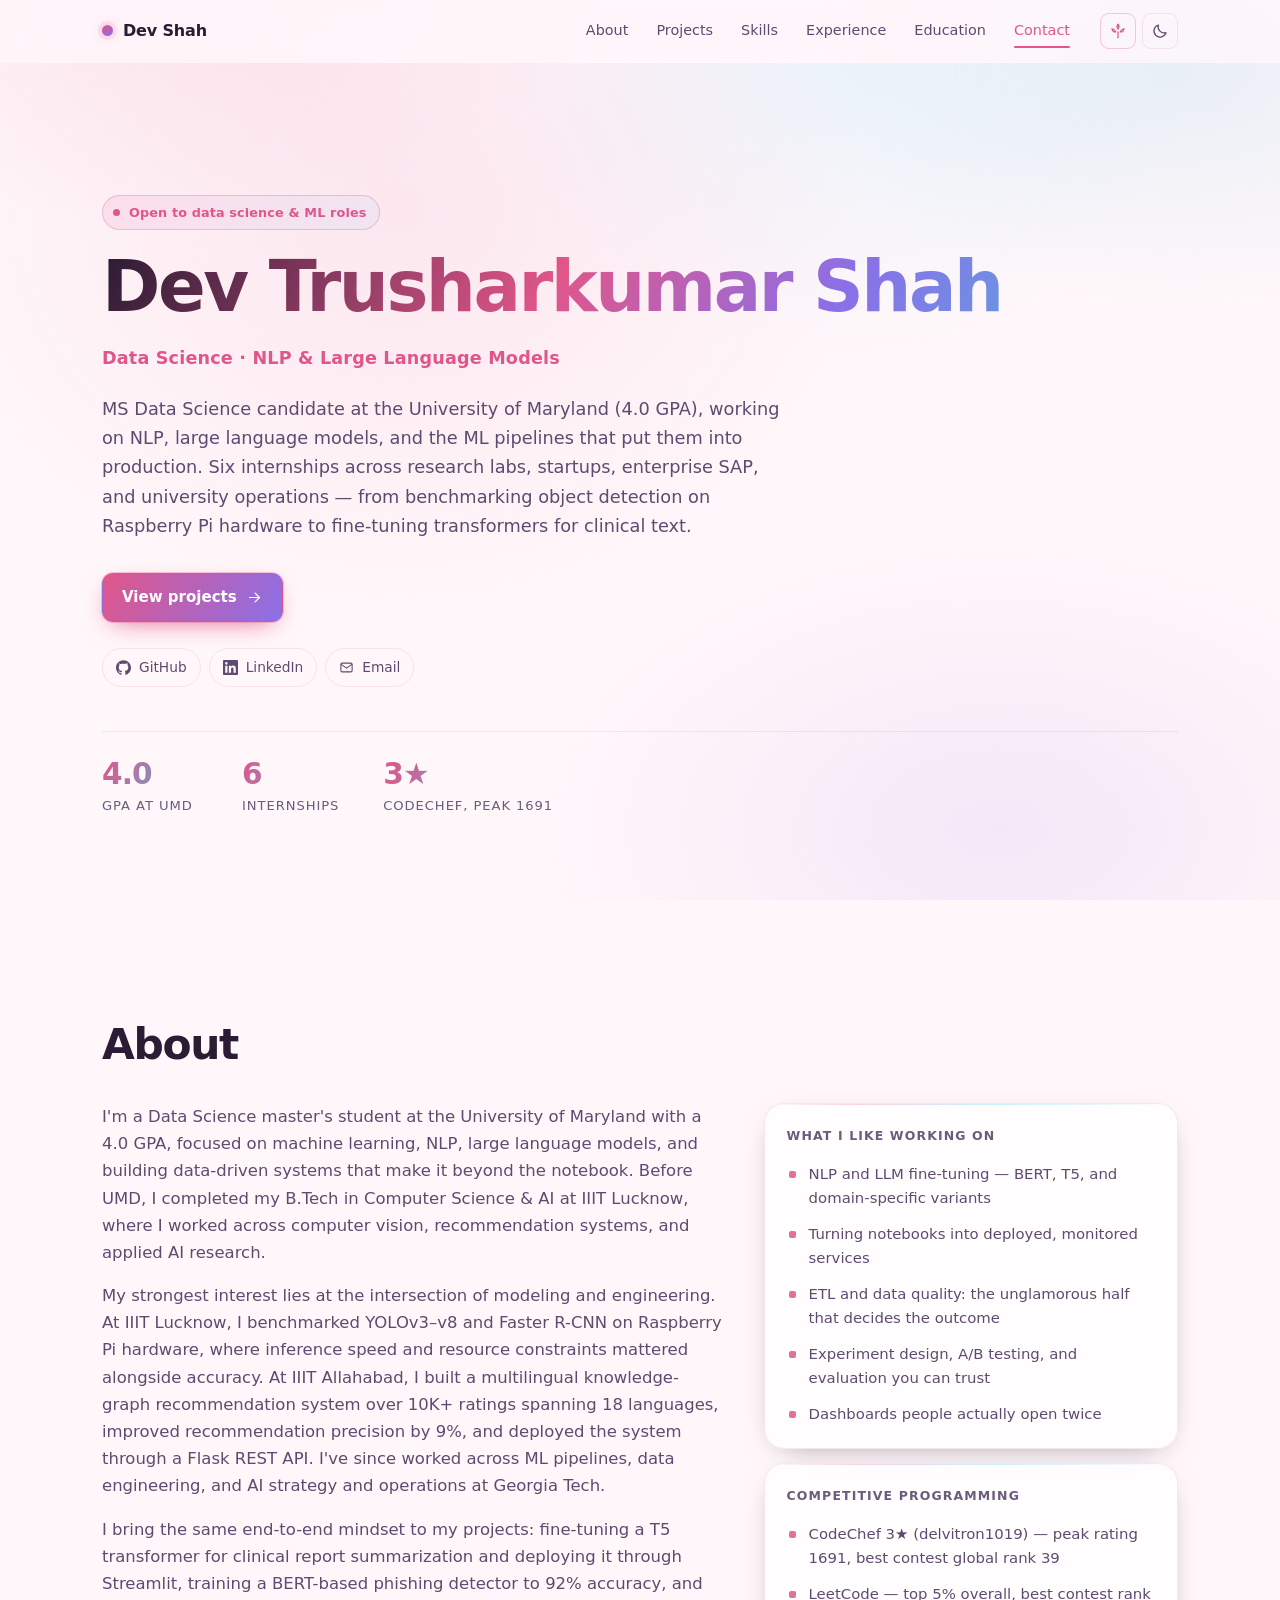
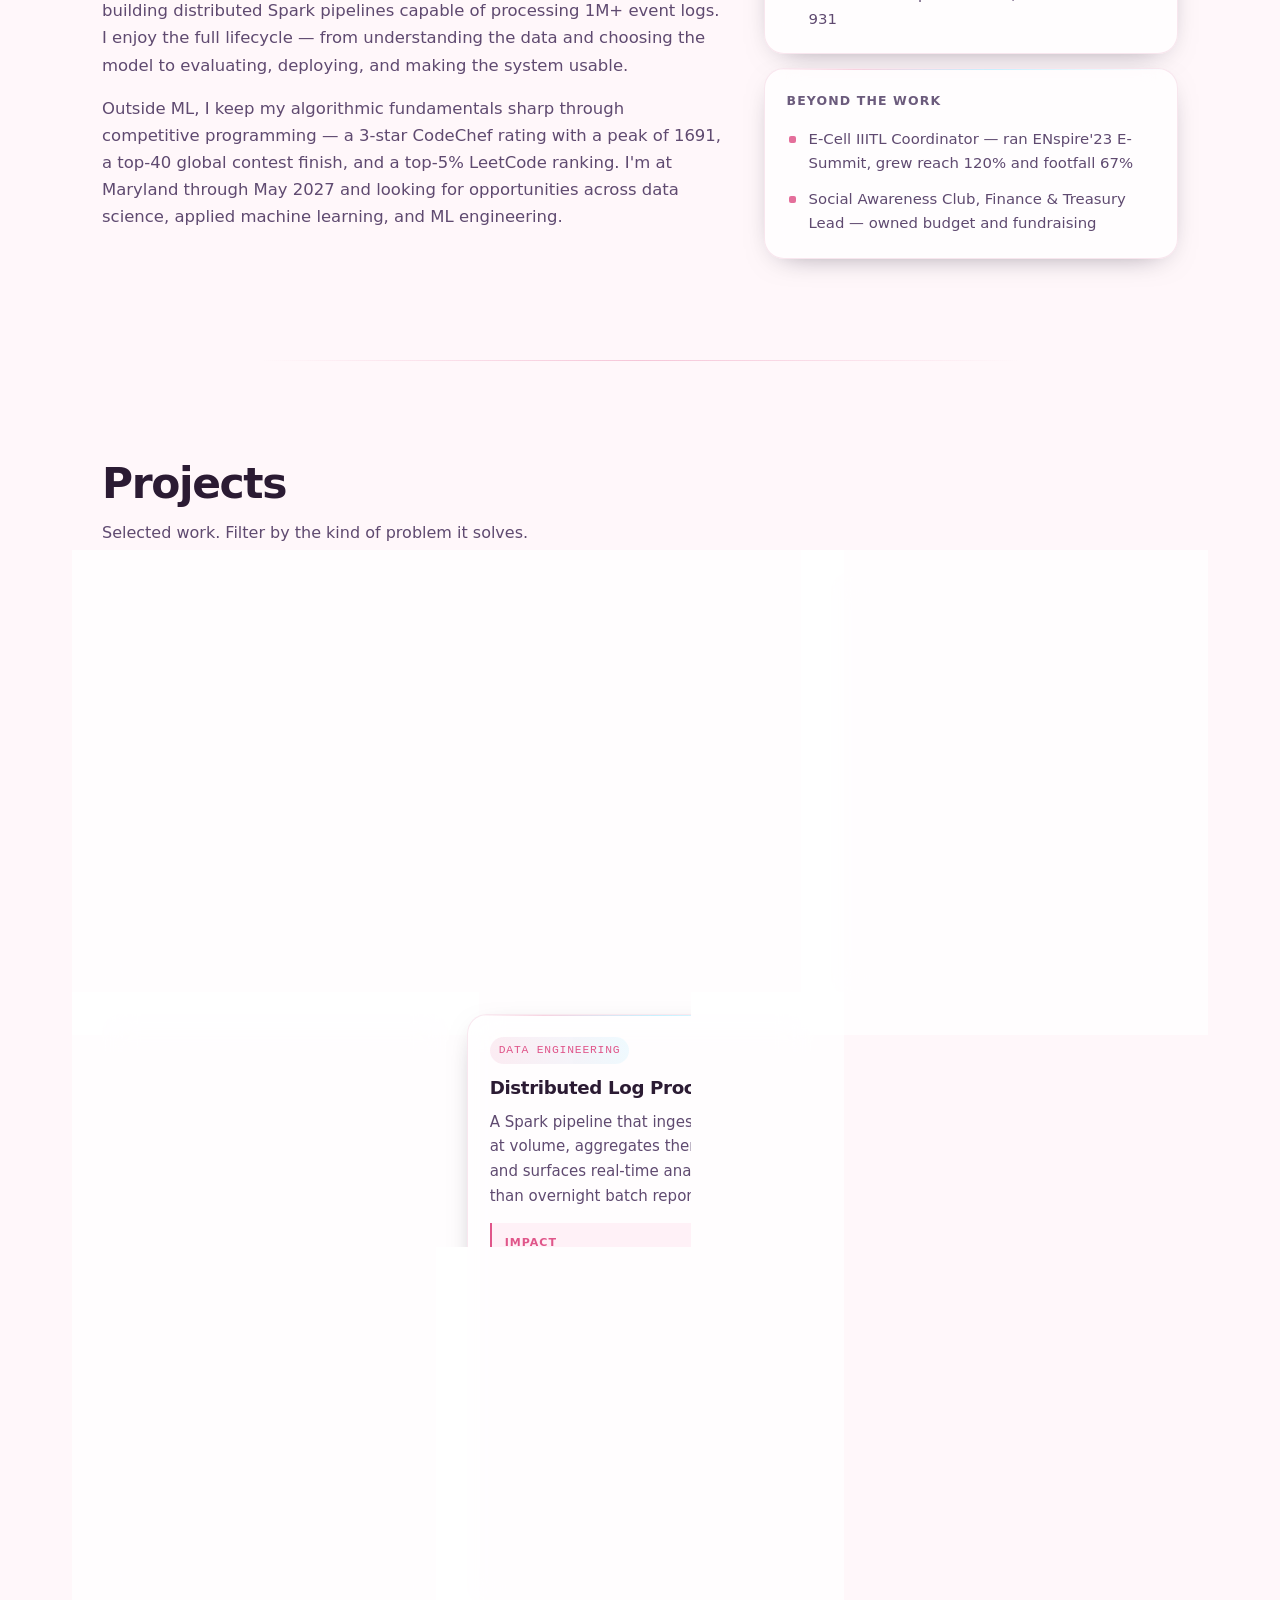
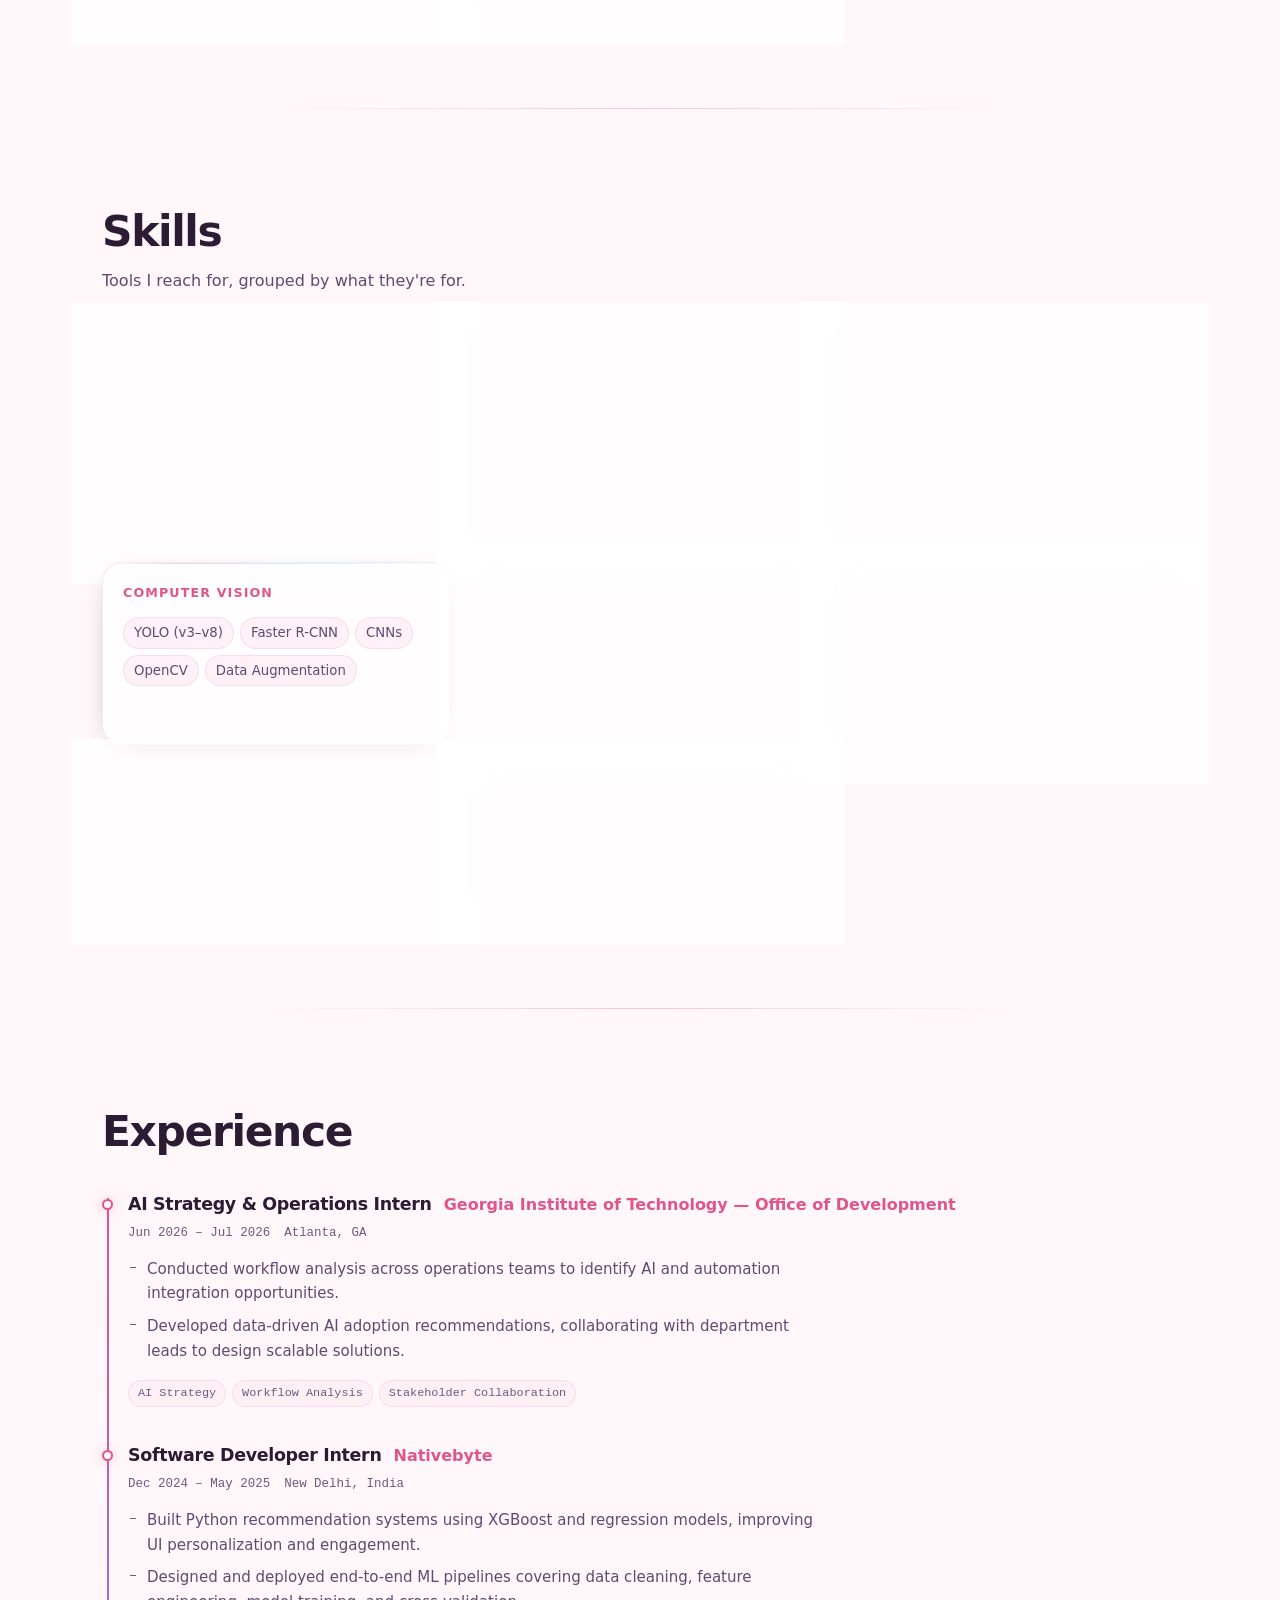
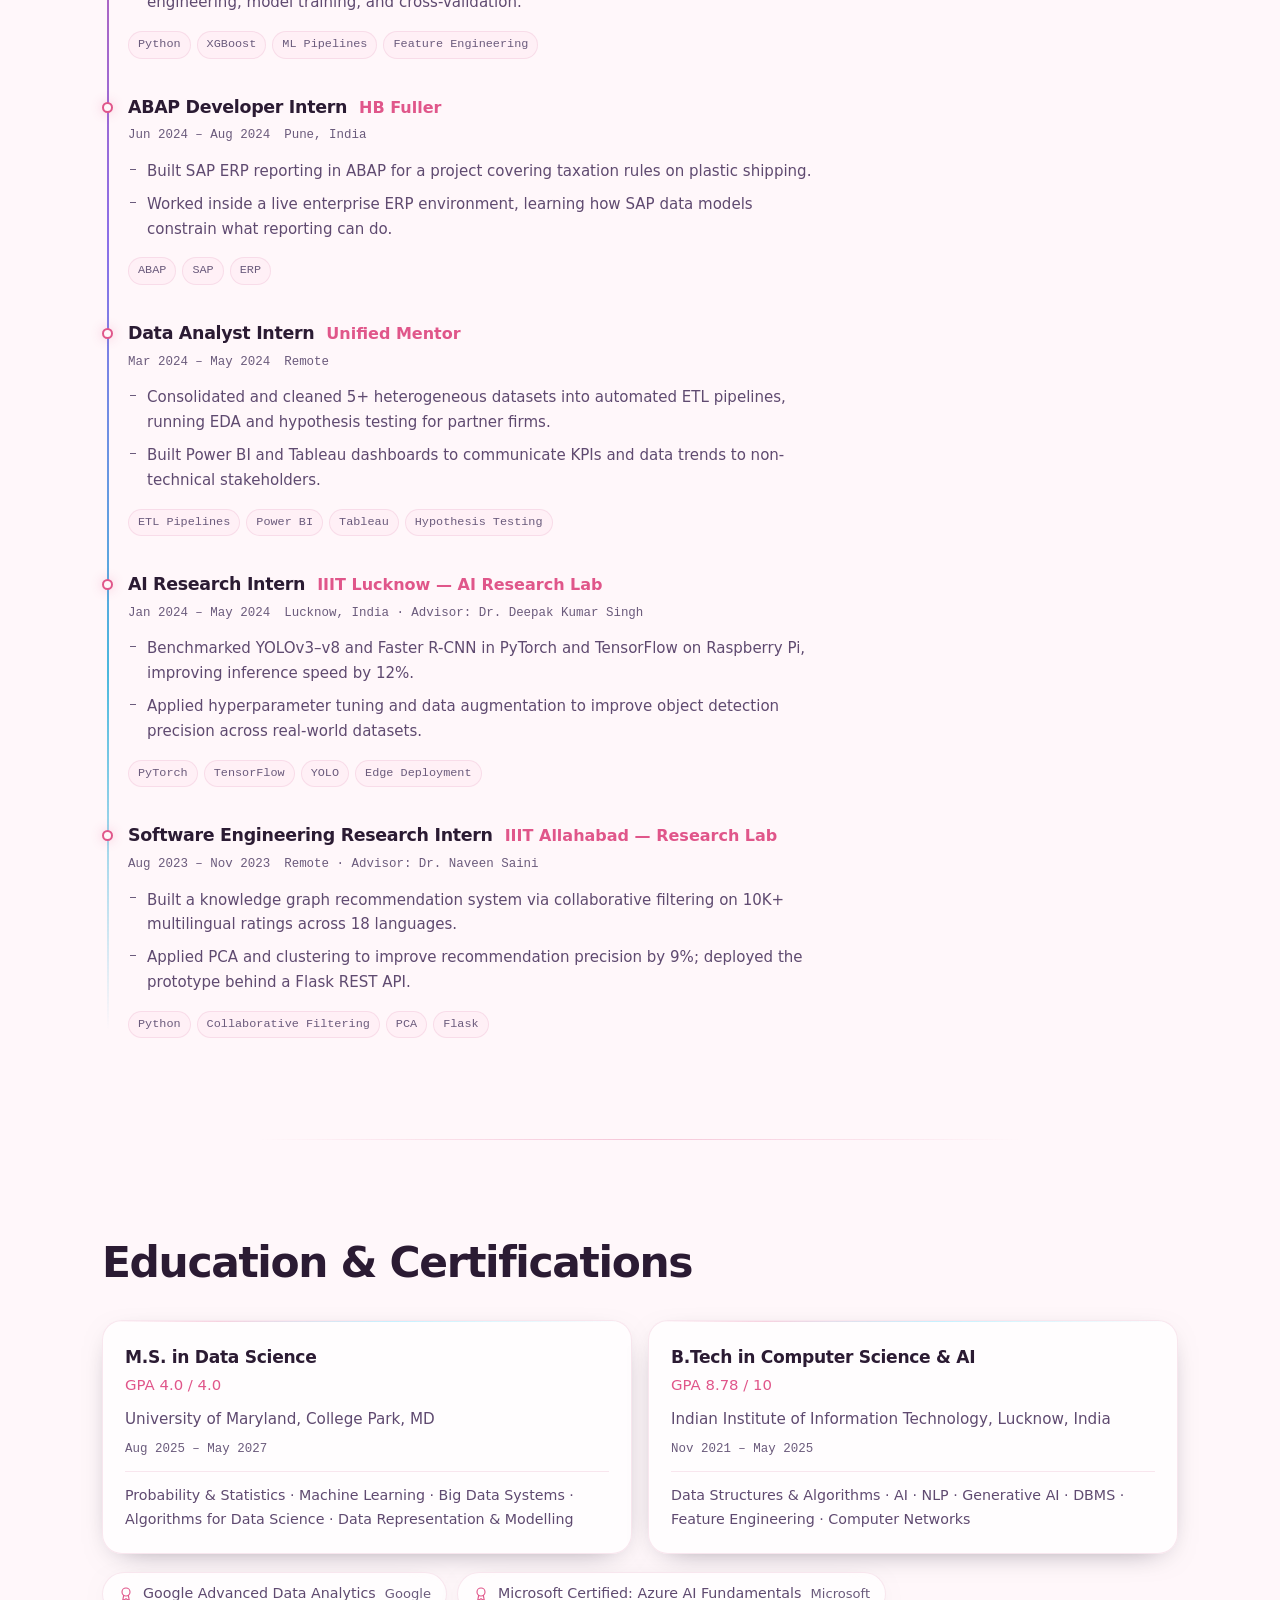
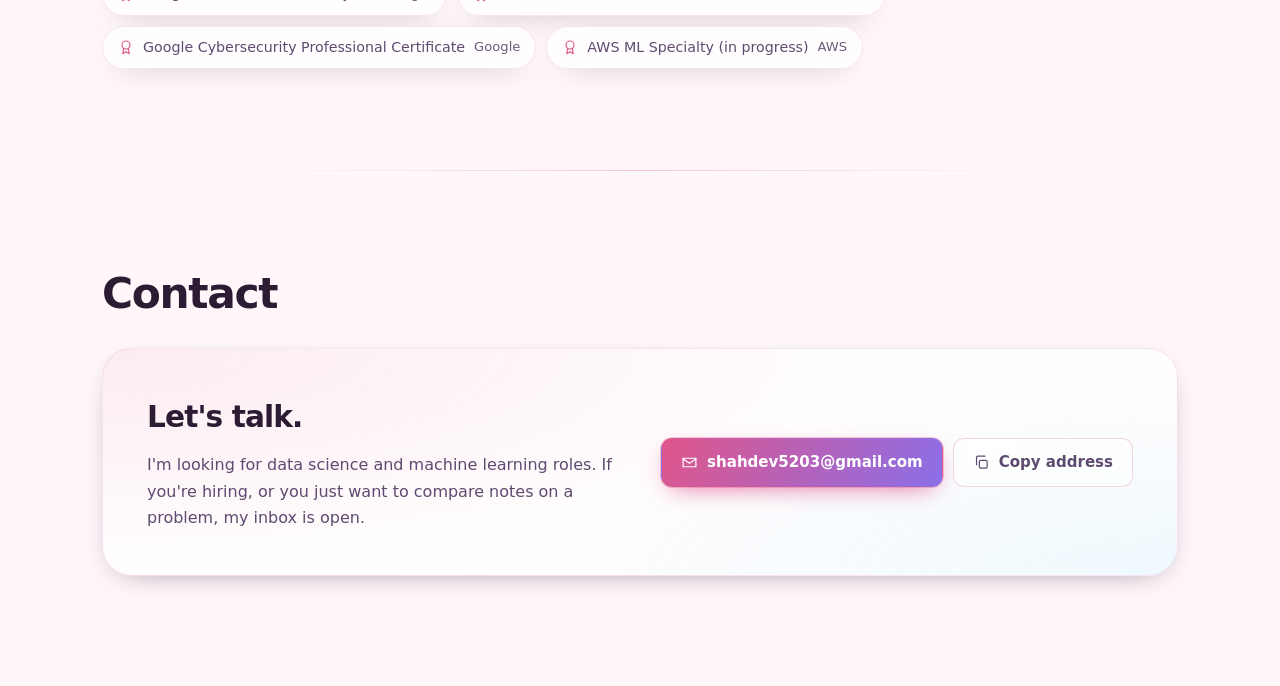
==== index.html @ 7be14964 "Portfolio site Static portfolio for data science and ML roles. No build step, no dependencies, no ex" ====
<!DOCTYPE html>
<html lang="en" data-theme="dark">
<head>
<meta charset="utf-8">
<meta name="viewport" content="width=device-width, initial-scale=1">
<title>Dev Shah — Data Science, NLP &amp; Machine Learning</title>
<meta name="description" content="Dev Shah — MS Data Science candidate at the University of Maryland. NLP, large language models, and the ML pipelines that put them into production.">

<!-- Open Graph / social preview. Add og:url and og:image once you pick a host. -->
<meta property="og:type" content="website">
<meta property="og:title" content="Dev Shah — Data Science, NLP &amp; Machine Learning">
<meta property="og:description" content="MS Data Science at UMD. NLP, LLMs, and production ML pipelines.">
<meta name="twitter:card" content="summary_large_image">

<link rel="icon" href="data:image/svg+xml,<svg xmlns='http://www.w3.org/2000/svg' viewBox='0 0 100 100'><text y='.9em' font-size='90'>📊</text></svg>">
<link rel="stylesheet" href="css/styles.css">
<link rel="stylesheet" href="css/skin-anime.css">
</head>
<body>

<a class="skip-link" href="#main">Skip to content</a>

<header class="site-header" id="siteHeader">
  <div class="wrap header-inner">
    <a class="brand" href="#top">
      <span class="brand-mark" aria-hidden="true"></span>
      <span class="brand-text" data-bind="profile.shortName">—</span>
    </a>

    <nav class="nav" id="nav" aria-label="Primary">
      <a href="#about">About</a>
      <a href="#projects">Projects</a>
      <a href="#skills">Skills</a>
      <a href="#experience">Experience</a>
      <a href="#education">Education</a>
      <a href="#contact">Contact</a>
    </nav>

    <div class="header-actions">
      <button class="icon-btn" id="skinToggle" type="button" aria-label="Switch visual style">
        <svg class="i-skin-tech" viewBox="0 0 24 24" aria-hidden="true"><rect x="3" y="4" width="18" height="16" rx="2"/><path d="M3 9h18M8 4v16"/></svg>
        <svg class="i-skin-anime" viewBox="0 0 24 24" aria-hidden="true"><path d="M12 3c1.7 2.2 1.7 4.4 0 6.6C10.3 7.4 10.3 5.2 12 3z"/><path d="M20 9c-2.6.6-4.3 2-5 4.2 2.7.5 4.4-.9 5-4.2z"/><path d="M4 9c2.6.6 4.3 2 5 4.2-2.7.5-4.4-.9-5-4.2z"/><path d="M12 13.2V21"/></svg>
      </button>
      <button class="icon-btn" id="themeToggle" type="button" aria-label="Switch colour theme">
        <svg class="i-sun" viewBox="0 0 24 24" aria-hidden="true"><circle cx="12" cy="12" r="4.2"/><g class="rays"><path d="M12 2v3M12 19v3M2 12h3M19 12h3M4.9 4.9l2.1 2.1M17 17l2.1 2.1M19.1 4.9L17 7M7 17l-2.1 2.1"/></g></svg>
        <svg class="i-moon" viewBox="0 0 24 24" aria-hidden="true"><path d="M20 14.2A8.2 8.2 0 0 1 9.8 4a8.2 8.2 0 1 0 10.2 10.2z"/></svg>
      </button>
      <button class="icon-btn nav-toggle" id="navToggle" type="button" aria-label="Open menu" aria-expanded="false" aria-controls="nav">
        <svg viewBox="0 0 24 24" aria-hidden="true"><path d="M3 6h18M3 12h18M3 18h18"/></svg>
      </button>
    </div>
  </div>
  <div class="scroll-progress" id="scrollProgress" aria-hidden="true"></div>
</header>

<main id="main">

  <!-- ───────────────────────── HERO ───────────────────────── -->
  <section class="hero" id="top">
    <div class="hero-grid" aria-hidden="true"></div>
    <div class="wrap hero-inner">
      <p class="eyebrow">
        <span class="pulse" aria-hidden="true"></span>
        <span data-bind="profile.availability">—</span>
      </p>

      <h1 class="hero-title">
        <span data-bind="profile.name">—</span>
      </h1>

      <p class="hero-role" data-bind="profile.role">—</p>

      <p class="hero-blurb" data-bind="profile.blurb">—</p>

      <div class="hero-cta">
        <a class="btn btn-primary" href="#projects">
          View projects
          <svg viewBox="0 0 24 24" aria-hidden="true"><path d="M5 12h14M13 6l6 6-6 6"/></svg>
        </a>
        <a class="btn btn-ghost" id="resumeLink" href="#" download>
          <svg viewBox="0 0 24 24" aria-hidden="true"><path d="M12 3v12M7 11l5 5 5-5M4 20h16"/></svg>
          Résumé
        </a>
      </div>

      <ul class="hero-links" id="heroLinks"></ul>

      <dl class="hero-stats" id="heroStats"></dl>
    </div>
  </section>

  <!-- ───────────────────────── ABOUT ───────────────────────── -->
  <section class="section" id="about">
    <div class="wrap">
      <h2 class="section-title">About</h2>
      <div class="about-grid">
        <div class="about-copy" id="aboutCopy"></div>
        <aside class="about-side" id="aboutSide"></aside>
      </div>
    </div>
  </section>

  <!-- ───────────────────────── PROJECTS ───────────────────────── -->
  <section class="section" id="projects">
    <div class="wrap">
      <h2 class="section-title">Projects</h2>
      <p class="section-lede">Selected work. Filter by the kind of problem it solves.</p>

      <div class="filters" id="filters" role="group" aria-label="Filter projects by category"></div>

      <div class="project-grid" id="projectGrid"></div>
      <p class="empty-state" id="projectEmpty" hidden>No projects in this category yet.</p>
    </div>
  </section>

  <!-- ───────────────────────── SKILLS ───────────────────────── -->
  <section class="section" id="skills">
    <div class="wrap">
      <h2 class="section-title">Skills</h2>
      <p class="section-lede">Tools I reach for, grouped by what they're for.</p>
      <div class="skill-grid" id="skillGrid"></div>
    </div>
  </section>

  <!-- ───────────────────────── EXPERIENCE ───────────────────────── -->
  <section class="section" id="experience">
    <div class="wrap">
      <h2 class="section-title">Experience</h2>
      <ol class="timeline" id="timeline"></ol>
    </div>
  </section>

  <!-- ───────────────────────── EDUCATION ───────────────────────── -->
  <section class="section" id="education">
    <div class="wrap">
      <h2 class="section-title">Education &amp; Certifications</h2>
      <div class="edu-grid" id="eduGrid"></div>
      <div class="cert-row" id="certRow"></div>
    </div>
  </section>

  <!-- ───────────────────────── CONTACT ───────────────────────── -->
  <section class="section section-contact" id="contact">
    <div class="wrap">
      <h2 class="section-title">Contact</h2>
      <div class="contact-card">
        <div>
          <h3 class="contact-head" data-bind="contact.heading">—</h3>
          <p class="contact-copy" data-bind="contact.body">—</p>
        </div>
        <div class="contact-actions">
          <a class="btn btn-primary" id="emailBtn" href="#">
            <svg viewBox="0 0 24 24" aria-hidden="true"><path d="M3 6h18v12H3z"/><path d="M3 7l9 6 9-6"/></svg>
            <span id="emailBtnText">Email me</span>
          </a>
          <button class="btn btn-ghost" id="copyEmail" type="button">
            <svg viewBox="0 0 24 24" aria-hidden="true"><rect x="9" y="9" width="11" height="11" rx="2"/><path d="M5 15V5a2 2 0 0 1 2-2h10"/></svg>
            Copy address
          </button>
        </div>
      </div>
    </div>
  </section>

</main>

<div class="toast" id="toast" role="status" aria-live="polite"></div>

<script src="js/data.js"></script>
<script src="js/main.js"></script>
</body>
</html>
---- css/styles.css ----
/* ============================================================================
   styles.css — portfolio
   Dark by default, light on toggle. Colours live as custom properties at the
   top; change --accent and the whole site follows.
   ========================================================================== */

/* ── Tokens ─────────────────────────────────────────────────────────────── */
:root {
  --bg:          #0b0f14;
  --bg-elev:     #10161d;
  --surface:     #131b24;
  --surface-2:   #182231;
  --border:      #23303e;
  --border-soft: #1a242f;

  --text:        #e8eef5;
  --text-dim:    #a7b6c5;
  --text-mute:   #718596;

  --accent:      #2dd4bf;
  --accent-dim:  #14b8a6;
  --accent-ink:  #04211d;
  --accent-wash: rgba(45, 212, 191, 0.10);
  --accent-line: rgba(45, 212, 191, 0.30);

  --warn-wash:   rgba(250, 204, 21, 0.13);
  --warn-line:   rgba(250, 204, 21, 0.45);
  --warn-text:   #fde68a;

  --shadow-sm: 0 1px 2px rgba(0,0,0,.30);
  --shadow-md: 0 10px 30px -12px rgba(0,0,0,.65);
  --shadow-lg: 0 24px 60px -20px rgba(0,0,0,.75);

  --radius:    14px;
  --radius-sm: 9px;
  --radius-lg: 22px;

  --wrap: 1120px;
  --header-h: 62px;

  --font: ui-sans-serif, system-ui, -apple-system, "Segoe UI", Roboto,
          "Helvetica Neue", Arial, sans-serif;
  --mono: ui-monospace, SFMono-Regular, "SF Mono", Menlo, Consolas,
          "Liberation Mono", monospace;

  --ease: cubic-bezier(.22,.61,.36,1);
}

:root[data-theme="light"] {
  --bg:          #fbfcfd;
  --bg-elev:     #ffffff;
  --surface:     #ffffff;
  --surface-2:   #f3f6f9;
  --border:      #dde5ec;
  --border-soft: #e9eef3;

  --text:        #0d1720;
  --text-dim:    #40525f;
  --text-mute:   #59697a;   /* darkened to clear AA on tags and meta text */

  --accent:      #0d9488;
  --accent-dim:  #0f766e;
  --accent-ink:  #ffffff;
  --accent-wash: rgba(13, 148, 136, 0.09);
  --accent-line: rgba(13, 148, 136, 0.28);

  --warn-wash:   rgba(202, 138, 4, 0.12);
  --warn-line:   rgba(202, 138, 4, 0.40);
  --warn-text:   #854d0e;

  --shadow-sm: 0 1px 2px rgba(15,32,48,.06);
  --shadow-md: 0 10px 28px -14px rgba(15,32,48,.22);
  --shadow-lg: 0 24px 56px -24px rgba(15,32,48,.28);
}

/* ── Reset ──────────────────────────────────────────────────────────────── */
*, *::before, *::after { box-sizing: border-box; }
* { margin: 0; }

html {
  scroll-behavior: smooth;
  scroll-padding-top: calc(var(--header-h) + 18px);
  -webkit-text-size-adjust: 100%;
}

body {
  font-family: var(--font);
  background: var(--bg);
  color: var(--text);
  line-height: 1.65;
  -webkit-font-smoothing: antialiased;
  overflow-x: hidden;
}

img, svg { display: block; max-width: 100%; }
a { color: inherit; text-decoration: none; }
ul, ol { list-style: none; padding: 0; }
button { font: inherit; color: inherit; background: none; border: 0; cursor: pointer; }

svg { fill: none; stroke: currentColor; stroke-width: 1.7; stroke-linecap: round; stroke-linejoin: round; }

/* Brand marks are solid single paths, not stroked outlines. */
svg.icon-brand { fill: currentColor; stroke: none; }

:focus-visible {
  outline: 2px solid var(--accent);
  outline-offset: 3px;
  border-radius: 4px;
}

@media (prefers-reduced-motion: reduce) {
  html { scroll-behavior: auto; }
  *, *::before, *::after {
    animation-duration: .001ms !important;
    transition-duration: .001ms !important;
  }
}

.wrap {
  width: 100%;
  max-width: var(--wrap);
  margin-inline: auto;
  padding-inline: 22px;
}

.skip-link {
  position: absolute;
  left: -9999px;
  top: 8px;
  z-index: 200;
  padding: 10px 16px;
  border-radius: var(--radius-sm);
  background: var(--accent);
  color: var(--accent-ink);
  font-weight: 600;
}
.skip-link:focus { left: 12px; }

/* ── Header ─────────────────────────────────────────────────────────────── */
.site-header {
  position: sticky;
  top: 0;
  z-index: 100;
  background: color-mix(in srgb, var(--bg) 82%, transparent);
  backdrop-filter: saturate(180%) blur(14px);
  -webkit-backdrop-filter: saturate(180%) blur(14px);
  border-bottom: 1px solid transparent;
  transition: border-color .25s var(--ease), background .25s var(--ease);
}
.site-header.is-stuck { border-bottom-color: var(--border-soft); }

.header-inner {
  height: var(--header-h);
  display: flex;
  align-items: center;
  gap: 18px;
}

.brand {
  display: inline-flex;
  align-items: center;
  gap: 10px;
  font-weight: 650;
  letter-spacing: -.01em;
  margin-right: auto;
  white-space: nowrap;
}
.brand-mark {
  width: 11px; height: 11px;
  border-radius: 3px;
  background: var(--accent);
  box-shadow: 0 0 0 4px var(--accent-wash);
  flex: none;
}

.nav { display: flex; gap: 4px; }
.nav a {
  position: relative;
  padding: 7px 12px;
  border-radius: 8px;
  font-size: .9rem;
  color: var(--text-dim);
  transition: color .18s var(--ease), background .18s var(--ease);
}
.nav a:hover { color: var(--text); background: var(--surface-2); }
.nav a.is-active { color: var(--accent); }
.nav a.is-active::after {
  content: "";
  position: absolute;
  left: 12px; right: 12px; bottom: 2px;
  height: 2px;
  border-radius: 2px;
  background: var(--accent);
}

.header-actions { display: flex; gap: 6px; align-items: center; }

.icon-btn {
  width: 36px; height: 36px;
  display: grid; place-items: center;
  border-radius: 9px;
  border: 1px solid var(--border-soft);
  color: var(--text-dim);
  transition: color .18s var(--ease), border-color .18s var(--ease), background .18s var(--ease);
}
.icon-btn:hover { color: var(--text); border-color: var(--border); background: var(--surface-2); }
.icon-btn svg { width: 18px; height: 18px; }

#themeToggle .i-moon { display: none; }
:root[data-theme="light"] #themeToggle .i-sun  { display: none; }
:root[data-theme="light"] #themeToggle .i-moon { display: block; }

.nav-toggle { display: none; }

.scroll-progress {
  position: absolute;
  left: 0; bottom: -1px;
  height: 2px;
  width: 0;
  background: linear-gradient(90deg, var(--accent-dim), var(--accent));
  transition: width .08s linear;
}

/* ── Hero ───────────────────────────────────────────────────────────────── */
.hero {
  position: relative;
  padding: clamp(64px, 12vw, 132px) 0 clamp(56px, 9vw, 104px);
  overflow: hidden;
}
.hero-grid {
  position: absolute;
  inset: -40% -10% auto -10%;
  height: 150%;
  background-image:
    linear-gradient(var(--border-soft) 1px, transparent 1px),
    linear-gradient(90deg, var(--border-soft) 1px, transparent 1px);
  background-size: 58px 58px;
  mask-image: radial-gradient(ellipse 70% 55% at 28% 22%, #000 0%, transparent 72%);
  -webkit-mask-image: radial-gradient(ellipse 70% 55% at 28% 22%, #000 0%, transparent 72%);
  opacity: .75;
  pointer-events: none;
}
.hero-inner { position: relative; }

.eyebrow {
  display: inline-flex;
  align-items: center;
  gap: 9px;
  padding: 6px 13px 6px 10px;
  border: 1px solid var(--accent-line);
  background: var(--accent-wash);
  color: var(--accent);
  border-radius: 999px;
  font-size: .8rem;
  font-weight: 550;
  letter-spacing: .01em;
}
.pulse {
  width: 7px; height: 7px;
  border-radius: 50%;
  background: var(--accent);
  box-shadow: 0 0 0 0 var(--accent-line);
  animation: pulse 2.4s infinite;
}
@keyframes pulse {
  0%   { box-shadow: 0 0 0 0 var(--accent-line); }
  70%  { box-shadow: 0 0 0 9px rgba(0,0,0,0); }
  100% { box-shadow: 0 0 0 0 rgba(0,0,0,0); }
}

.hero-title {
  margin-top: 22px;
  font-size: clamp(2.5rem, 7.5vw, 4.4rem);
  line-height: 1.02;
  letter-spacing: -.035em;
  font-weight: 700;
}

.hero-role {
  margin-top: 14px;
  font-family: var(--mono);
  font-size: clamp(.95rem, 2vw, 1.1rem);
  color: var(--accent);
  letter-spacing: -.01em;
}

.hero-blurb {
  margin-top: 22px;
  max-width: 60ch;
  font-size: clamp(1rem, 1.6vw, 1.11rem);
  color: var(--text-dim);
}

.hero-cta {
  margin-top: 32px;
  display: flex;
  flex-wrap: wrap;
  gap: 12px;
}

.btn {
  display: inline-flex;
  align-items: center;
  gap: 9px;
  padding: 11px 19px;
  border-radius: 11px;
  font-size: .94rem;
  font-weight: 580;
  border: 1px solid transparent;
  transition: transform .16s var(--ease), background .18s var(--ease),
              border-color .18s var(--ease), box-shadow .18s var(--ease);
}
.btn svg { width: 17px; height: 17px; }
.btn:active { transform: translateY(1px); }

.btn-primary {
  background: var(--accent);
  color: var(--accent-ink);
  box-shadow: 0 6px 20px -8px var(--accent);
}
.btn-primary:hover { background: var(--accent-dim); }

.btn-ghost {
  border-color: var(--border);
  color: var(--text-dim);
  background: var(--surface);
}
.btn-ghost:hover { color: var(--text); border-color: var(--accent-line); background: var(--surface-2); }

.hero-links {
  margin-top: 26px;
  display: flex;
  flex-wrap: wrap;
  gap: 8px;
}
.hero-links a {
  display: inline-flex;
  align-items: center;
  gap: 8px;
  padding: 7px 13px;
  border-radius: 999px;
  border: 1px solid var(--border-soft);
  font-size: .86rem;
  color: var(--text-dim);
  transition: color .18s var(--ease), border-color .18s var(--ease), background .18s var(--ease);
}
.hero-links a:hover { color: var(--text); border-color: var(--accent-line); background: var(--surface); }
.hero-links svg { width: 15px; height: 15px; }

.hero-stats {
  margin-top: 44px;
  display: flex;
  flex-wrap: wrap;
  gap: 14px 44px;
  padding-top: 26px;
  border-top: 1px solid var(--border-soft);
}
.hero-stats > div { min-width: 96px; }
.hero-stats dt {
  font-size: clamp(1.5rem, 3vw, 1.85rem);
  font-weight: 680;
  letter-spacing: -.03em;
  line-height: 1.1;
}
.hero-stats dd {
  margin: 3px 0 0;
  font-size: .82rem;
  color: var(--text-mute);
  text-transform: uppercase;
  letter-spacing: .07em;
}

/* ── Section scaffolding ────────────────────────────────────────────────── */
.section { padding: clamp(56px, 9vw, 100px) 0; }
.section + .section { border-top: 1px solid var(--border-soft); }

.section-title {
  font-size: clamp(1.85rem, 4.2vw, 2.65rem);
  line-height: 1.14;
  letter-spacing: -.032em;
  font-weight: 680;
}

.section-lede {
  margin-top: 12px;
  max-width: 62ch;
  color: var(--text-dim);
}

/* ── About ──────────────────────────────────────────────────────────────── */
.about-grid {
  margin-top: 34px;
  display: grid;
  grid-template-columns: minmax(0, 1.5fr) minmax(0, 1fr);
  gap: 40px;
}
.about-copy p + p { margin-top: 16px; }
.about-copy p { color: var(--text-dim); font-size: 1.03rem; max-width: 62ch; }

.about-side {
  align-self: start;
  display: grid;
  gap: 14px;
}
.side-card {
  padding: 22px;
  border: 1px solid var(--border-soft);
  border-radius: var(--radius);
  background: var(--surface);
}
.side-title {
  font-size: .78rem;
  text-transform: uppercase;
  letter-spacing: .09em;
  color: var(--text-mute);
  font-weight: 600;
}
.focus-list { margin-top: 15px; display: grid; gap: 11px; }
.focus-list li {
  position: relative;
  padding-left: 22px;
  font-size: .93rem;
  color: var(--text-dim);
}
.focus-list li::before {
  content: "";
  position: absolute;
  left: 2px; top: .62em;
  width: 7px; height: 7px;
  border-radius: 2px;
  background: var(--accent);
  opacity: .85;
}

/* ── Filters ────────────────────────────────────────────────────────────── */
.filters {
  margin-top: 26px;
  display: flex;
  flex-wrap: wrap;
  gap: 8px;
}
.filter-btn {
  padding: 7px 15px;
  border-radius: 999px;
  border: 1px solid var(--border-soft);
  font-size: .87rem;
  font-weight: 520;
  color: var(--text-dim);
  transition: all .18s var(--ease);
}
.filter-btn:hover { color: var(--text); border-color: var(--border); }
.filter-btn.is-active {
  background: var(--accent);
  border-color: var(--accent);
  color: var(--accent-ink);
}
.filter-btn .count {
  font-family: var(--mono);
  font-size: .74rem;
  opacity: .65;
  margin-left: 5px;
}

/* ── Projects ───────────────────────────────────────────────────────────── */
.project-grid {
  margin-top: 26px;
  display: grid;
  grid-template-columns: repeat(auto-fill, minmax(315px, 1fr));
  gap: 18px;
}

.project-card {
  display: flex;
  flex-direction: column;
  padding: 22px;
  border: 1px solid var(--border-soft);
  border-radius: var(--radius);
  background: var(--surface);
  transition: transform .22s var(--ease), border-color .22s var(--ease),
              box-shadow .22s var(--ease);
  animation: rise .34s var(--ease) both;
}
.project-card:hover {
  transform: translateY(-3px);
  border-color: var(--accent-line);
  box-shadow: var(--shadow-md);
}
.project-card.is-featured {
  grid-column: span 2;
  background:
    radial-gradient(120% 140% at 100% 0%, var(--accent-wash) 0%, transparent 58%),
    var(--surface);
}
@keyframes rise {
  from { opacity: 0; transform: translateY(10px); }
  to   { opacity: 1; transform: none; }
}

.pc-top {
  display: flex;
  align-items: center;
  justify-content: space-between;
  gap: 12px;
  margin-bottom: 12px;
}
.pc-cat {
  font-family: var(--mono);
  font-size: .71rem;
  letter-spacing: .07em;
  text-transform: uppercase;
  color: var(--accent);
  padding: 4px 9px;
  border-radius: 6px;
  background: var(--accent-wash);
}
.pc-period {
  font-family: var(--mono);
  font-size: .76rem;
  color: var(--text-mute);
}

.pc-title {
  font-size: 1.14rem;
  font-weight: 620;
  letter-spacing: -.02em;
  line-height: 1.3;
}
.project-card.is-featured .pc-title { font-size: 1.32rem; }

.pc-blurb {
  margin-top: 10px;
  font-size: .94rem;
  color: var(--text-dim);
}

.pc-impact {
  margin-top: 14px;
  padding: 11px 13px;
  border-left: 2px solid var(--accent);
  border-radius: 0 var(--radius-sm) var(--radius-sm) 0;
  background: var(--surface-2);
  font-size: .89rem;
  color: var(--text-dim);
}
.pc-impact strong {
  display: block;
  font-size: .69rem;
  text-transform: uppercase;
  letter-spacing: .09em;
  color: var(--accent);
  margin-bottom: 3px;
  font-weight: 650;
}

.tag-row {
  margin-top: 16px;
  display: flex;
  flex-wrap: wrap;
  gap: 6px;
}
.tag {
  font-family: var(--mono);
  font-size: .74rem;
  padding: 3px 9px;
  border-radius: 6px;
  border: 1px solid var(--border-soft);
  color: var(--text-mute);
  background: var(--bg-elev);
}

.pc-links {
  margin-top: auto;
  padding-top: 16px;
  display: flex;
  flex-wrap: wrap;
  gap: 14px;
}
.pc-links a {
  display: inline-flex;
  align-items: center;
  gap: 6px;
  font-size: .87rem;
  font-weight: 550;
  color: var(--accent);
}
.pc-links a svg { width: 14px; height: 14px; }
.pc-links a:hover { text-decoration: underline; text-underline-offset: 3px; }

.empty-state {
  margin-top: 30px;
  padding: 34px;
  text-align: center;
  color: var(--text-mute);
  border: 1px dashed var(--border);
  border-radius: var(--radius);
}

/* ── Skills ─────────────────────────────────────────────────────────────── */
.skill-grid {
  margin-top: 30px;
  display: grid;
  grid-template-columns: repeat(auto-fill, minmax(268px, 1fr));
  gap: 16px;
}
.skill-card {
  padding: 20px;
  border: 1px solid var(--border-soft);
  border-radius: var(--radius);
  background: var(--surface);
  transition: border-color .2s var(--ease);
}
.skill-card:hover { border-color: var(--border); }
.skill-card h3 {
  font-size: .79rem;
  text-transform: uppercase;
  letter-spacing: .09em;
  color: var(--accent);
  font-weight: 640;
}
.skill-card ul {
  margin-top: 13px;
  display: flex;
  flex-wrap: wrap;
  gap: 6px;
}
.skill-card li {
  font-size: .83rem;
  padding: 4px 10px;
  border-radius: 7px;
  background: var(--surface-2);
  color: var(--text-dim);
  border: 1px solid transparent;
  transition: border-color .18s var(--ease), color .18s var(--ease);
}
.skill-card li:hover { border-color: var(--accent-line); color: var(--text); }

/* ── Timeline ───────────────────────────────────────────────────────────── */
.timeline {
  margin-top: 34px;
  position: relative;
  padding-left: 26px;
}
.timeline::before {
  content: "";
  position: absolute;
  left: 5px; top: 8px; bottom: 8px;
  width: 1px;
  background: linear-gradient(180deg, var(--accent-line), var(--border-soft) 40%, transparent);
}
.tl-item { position: relative; padding-bottom: 34px; }
.tl-item:last-child { padding-bottom: 0; }
.tl-item::before {
  content: "";
  position: absolute;
  left: -26px; top: 9px;
  width: 11px; height: 11px;
  border-radius: 50%;
  background: var(--bg);
  border: 2px solid var(--accent);
}

.tl-head {
  display: flex;
  flex-wrap: wrap;
  align-items: baseline;
  gap: 4px 12px;
}
.tl-role { font-size: 1.09rem; font-weight: 620; letter-spacing: -.018em; }
.tl-org { color: var(--accent); font-weight: 550; }
.tl-meta {
  margin-top: 4px;
  display: flex;
  flex-wrap: wrap;
  gap: 6px 14px;
  font-family: var(--mono);
  font-size: .78rem;
  color: var(--text-mute);
}
.tl-bullets { margin-top: 13px; display: grid; gap: 8px; }
.tl-bullets li {
  position: relative;
  padding-left: 19px;
  font-size: .94rem;
  color: var(--text-dim);
  max-width: 72ch;
}
.tl-bullets li::before {
  content: "";
  position: absolute;
  left: 2px; top: .66em;
  width: 6px; height: 1px;
  background: var(--text-mute);
}

/* ── Education ──────────────────────────────────────────────────────────── */
.edu-grid {
  margin-top: 32px;
  display: grid;
  grid-template-columns: repeat(auto-fit, minmax(300px, 1fr));
  gap: 16px;
}
.edu-card {
  padding: 22px;
  border: 1px solid var(--border-soft);
  border-radius: var(--radius);
  background: var(--surface);
}
.edu-degree { font-size: 1.07rem; font-weight: 620; letter-spacing: -.018em; }
.edu-field { margin-top: 2px; color: var(--accent); font-size: .93rem; }
.edu-school { margin-top: 10px; color: var(--text-dim); font-size: .95rem; }
.edu-period {
  margin-top: 6px;
  font-family: var(--mono);
  font-size: .78rem;
  color: var(--text-mute);
}
.edu-detail {
  margin-top: 12px;
  padding-top: 12px;
  border-top: 1px solid var(--border-soft);
  font-size: .89rem;
  color: var(--text-dim);
}

.cert-row {
  margin-top: 18px;
  display: flex;
  flex-wrap: wrap;
  gap: 10px;
}
.cert-chip {
  display: inline-flex;
  align-items: center;
  gap: 9px;
  padding: 9px 15px;
  border-radius: 999px;
  border: 1px solid var(--border-soft);
  background: var(--surface);
  font-size: .89rem;
  color: var(--text-dim);
}
.cert-chip svg { width: 16px; height: 16px; color: var(--accent); }
.cert-chip .issuer { color: var(--text-mute); font-size: .82rem; }

/* ── Contact ────────────────────────────────────────────────────────────── */
.section-contact { padding-bottom: clamp(64px, 10vw, 110px); }
.contact-card {
  margin-top: 30px;
  padding: clamp(26px, 4vw, 44px);
  border: 1px solid var(--border);
  border-radius: var(--radius-lg);
  background:
    radial-gradient(110% 150% at 0% 0%, var(--accent-wash) 0%, transparent 55%),
    var(--surface);
  display: flex;
  flex-wrap: wrap;
  align-items: center;
  justify-content: space-between;
  gap: 26px;
}
.contact-head {
  font-size: clamp(1.4rem, 3vw, 1.85rem);
  letter-spacing: -.03em;
  font-weight: 660;
}
.contact-copy { margin-top: 10px; max-width: 46ch; color: var(--text-dim); }
.contact-actions { display: flex; flex-wrap: wrap; gap: 10px; }

/* ── Toast ──────────────────────────────────────────────────────────────── */
.toast {
  position: fixed;
  left: 50%;
  bottom: 26px;
  transform: translate(-50%, 22px);
  padding: 11px 20px;
  border-radius: 11px;
  background: var(--accent);
  color: var(--accent-ink);
  font-size: .9rem;
  font-weight: 570;
  box-shadow: var(--shadow-lg);
  opacity: 0;
  pointer-events: none;
  transition: opacity .22s var(--ease), transform .22s var(--ease);
  z-index: 200;
}
.toast.is-visible { opacity: 1; transform: translate(-50%, 0); }

/* ── TODO highlighter (disappears once you replace the text) ────────────── */
.todo {
  background: var(--warn-wash);
  border-bottom: 1px dashed var(--warn-line);
  color: var(--warn-text);
  border-radius: 3px;
  padding: 0 3px;
}

/* ── Reveal on scroll ───────────────────────────────────────────────────── */
.reveal {
  opacity: 0;
  transform: translateY(16px);
  transition: opacity .55s var(--ease), transform .55s var(--ease);
}
.reveal.is-in { opacity: 1; transform: none; }

/* ── Responsive ─────────────────────────────────────────────────────────── */
@media (max-width: 940px) {
  .about-grid { grid-template-columns: 1fr; gap: 26px; }
  .project-card.is-featured { grid-column: span 1; }
}

@media (max-width: 760px) {
  :root { --header-h: 56px; }

  .nav-toggle { display: grid; }

  .nav {
    position: absolute;
    top: var(--header-h);
    left: 0; right: 0;
    flex-direction: column;
    gap: 2px;
    padding: 10px 16px 16px;
    background: var(--bg-elev);
    border-bottom: 1px solid var(--border);
    box-shadow: var(--shadow-md);
    display: none;
  }
  .nav.is-open { display: flex; }
  .nav a { padding: 11px 12px; font-size: .96rem; }
  .nav a.is-active::after { display: none; }

  .hero-stats { gap: 18px 30px; }
  .contact-card { flex-direction: column; align-items: flex-start; }
  .project-grid { grid-template-columns: 1fr; }
}

/* ── Print (so "Save as PDF" produces something sane) ───────────────────── */
@media print {
  .site-header, .hero-cta, .filters, .contact-actions, .toast, .hero-grid { display: none !important; }
  body { background: #fff; color: #000; }
  .section { padding: 18px 0; break-inside: avoid; }
  .project-card, .skill-card, .edu-card { break-inside: avoid; border-color: #ccc; }
  .reveal { opacity: 1; transform: none; }
}
---- css/skin-anime.css ----
/* ============================================================================
   skin-anime.css — optional "anime" skin.
   ----------------------------------------------------------------------------
   Everything here is scoped under [data-skin="anime"], so the default
   technical skin is untouched. Switch skins in js/data.js (site.skin), or
   preview with ?skin=anime / ?skin=technical in the URL.

   Design intent: night-sky gradients, glass panels, sakura accents, Japanese
   section labels. Anime-adjacent rather than costumed — it should read as
   deliberately designed, not as a fan page.
   ========================================================================== */

/* ── Dark palette (default) ─────────────────────────────────────────────── */
:root[data-skin="anime"] {
  --bg:          #0b0a1a;
  --bg-elev:     #12102a;
  --surface:     rgba(32, 27, 64, .58);
  --surface-2:   rgba(50, 42, 92, .55);
  --border:      rgba(179, 157, 255, .30);
  --border-soft: rgba(179, 157, 255, .16);

  --text:        #f3efff;
  --text-dim:    #c6bce9;
  --text-mute:   #a99fd4;   /* lightened to clear AA on the glass surfaces */

  --accent:      #ff8fb1;   /* sakura */
  --accent-dim:  #ff6f9c;
  --accent-ink:  #2b0d1b;
  --accent-wash: rgba(255, 143, 177, .13);
  --accent-line: rgba(255, 143, 177, .38);

  --accent-2:    #7ce0ff;   /* sky   */
  --accent-3:    #b39dff;   /* iris  */

  --radius:    20px;
  --radius-sm: 13px;
  --radius-lg: 30px;

  --glass-blur: blur(16px) saturate(160%);
}

/* ── Light palette ──────────────────────────────────────────────────────── */
:root[data-skin="anime"][data-theme="light"] {
  --bg:          #fff7fa;
  --bg-elev:     #ffffff;
  --surface:     rgba(255, 255, 255, .74);
  --surface-2:   rgba(255, 238, 246, .82);
  --border:      rgba(214, 130, 165, .32);
  --border-soft: rgba(214, 130, 165, .18);

  --text:        #2b1b33;
  --text-dim:    #5f4a70;
  --text-mute:   #6b5b7c;   /* darkened to clear AA on the glass surfaces */

  --accent:      #e0568a;
  --accent-dim:  #c8407a;
  --accent-ink:  #ffffff;
  --accent-wash: rgba(224, 86, 138, .10);
  --accent-line: rgba(224, 86, 138, .30);

  --accent-2:    #4bb8dd;
  --accent-3:    #8b6fe8;
}

/* ── Ambient background ─────────────────────────────────────────────────── */
:root[data-skin="anime"] body {
  background:
    radial-gradient(60% 50% at 12% -5%,  var(--accent-wash) 0%, transparent 60%),
    radial-gradient(48% 42% at 92% 8%,   rgba(124, 224, 255, .12) 0%, transparent 62%),
    radial-gradient(55% 48% at 78% 92%,  rgba(179, 157, 255, .12) 0%, transparent 65%),
    var(--bg);
  background-attachment: fixed;
}
:root[data-skin="anime"][data-theme="light"] body {
  background:
    radial-gradient(60% 50% at 12% -5%,  rgba(224, 86, 138, .10) 0%, transparent 60%),
    radial-gradient(48% 42% at 92% 8%,   rgba(75, 184, 221, .12) 0%, transparent 62%),
    radial-gradient(55% 48% at 78% 92%,  rgba(139, 111, 232, .11) 0%, transparent 65%),
    var(--bg);
  background-attachment: fixed;
}

/* ── Glass surfaces ─────────────────────────────────────────────────────── */
:root[data-skin="anime"] .project-card,
:root[data-skin="anime"] .skill-card,
:root[data-skin="anime"] .edu-card,
:root[data-skin="anime"] .side-card,
:root[data-skin="anime"] .contact-card,
:root[data-skin="anime"] .cert-chip {
  backdrop-filter: var(--glass-blur);
  -webkit-backdrop-filter: var(--glass-blur);
  border-color: var(--border-soft);
  box-shadow: 0 8px 32px -18px rgba(10, 4, 30, .6);
}

/* Gradient hairline along the top edge of each card. */
:root[data-skin="anime"] .project-card,
:root[data-skin="anime"] .skill-card,
:root[data-skin="anime"] .edu-card,
:root[data-skin="anime"] .side-card {
  position: relative;
  overflow: hidden;
}
:root[data-skin="anime"] .project-card::before,
:root[data-skin="anime"] .skill-card::before,
:root[data-skin="anime"] .edu-card::before,
:root[data-skin="anime"] .side-card::before {
  content: "";
  position: absolute;
  inset: 0 0 auto 0;
  height: 1px;
  background: linear-gradient(90deg, transparent, var(--accent-line) 22%,
                              rgba(124, 224, 255, .5) 55%, transparent);
  opacity: .85;
}

:root[data-skin="anime"] .project-card:hover {
  border-color: var(--accent-line);
  box-shadow: 0 18px 46px -20px var(--accent-line),
              0 0 0 1px var(--accent-line) inset;
}

/* ── Header ─────────────────────────────────────────────────────────────── */
:root[data-skin="anime"] .brand-mark {
  border-radius: 50%;
  background: linear-gradient(140deg, var(--accent), var(--accent-3));
  box-shadow: 0 0 12px var(--accent-line), 0 0 0 4px var(--accent-wash);
}
:root[data-skin="anime"] .scroll-progress {
  height: 2.5px;
  background: linear-gradient(90deg, var(--accent), var(--accent-3), var(--accent-2));
}

/* ── Hero ───────────────────────────────────────────────────────────────── */
/* Swap the technical grid for soft light bloom. */
:root[data-skin="anime"] .hero-grid {
  background-image:
    radial-gradient(closest-side, var(--accent-wash), transparent),
    radial-gradient(closest-side, rgba(124, 224, 255, .14), transparent);
  background-size: 62% 62%, 46% 46%;
  background-position: 8% 18%, 74% 6%;
  background-repeat: no-repeat;
  mask-image: none;
  -webkit-mask-image: none;
  opacity: 1;
}

:root[data-skin="anime"] .hero-title {
  background: linear-gradient(120deg,
              var(--text) 0%, var(--accent) 42%, var(--accent-3) 68%, var(--accent-2) 100%);
  -webkit-background-clip: text;
  background-clip: text;
  color: transparent;
  /* Descenders get clipped by background-clip without a little breathing room. */
  padding-bottom: .08em;
}

:root[data-skin="anime"] .hero-role {
  font-family: var(--font);
  font-weight: 600;
  letter-spacing: .01em;
}

:root[data-skin="anime"] .eyebrow {
  background: linear-gradient(90deg, var(--accent-wash), rgba(124, 224, 255, .10));
  backdrop-filter: var(--glass-blur);
  -webkit-backdrop-filter: var(--glass-blur);
}

:root[data-skin="anime"] .btn-primary {
  background: linear-gradient(120deg, var(--accent), var(--accent-3));
  box-shadow: 0 8px 26px -10px var(--accent), 0 0 0 1px var(--accent-line);
}
:root[data-skin="anime"] .btn-primary:hover {
  background: linear-gradient(120deg, var(--accent-dim), var(--accent-3));
  filter: brightness(1.06);
}
:root[data-skin="anime"] .btn-ghost {
  backdrop-filter: var(--glass-blur);
  -webkit-backdrop-filter: var(--glass-blur);
}

:root[data-skin="anime"] .hero-stats dt {
  background: linear-gradient(120deg, var(--accent), var(--accent-2));
  -webkit-background-clip: text;
  background-clip: text;
  color: transparent;
  padding-bottom: .06em;
}

/* ── Section headings ───────────────────────────────────────────────────── */
:root[data-skin="anime"] .section + .section {
  border-top-color: transparent;
  position: relative;
}
:root[data-skin="anime"] .section + .section::before {
  content: "";
  position: absolute;
  top: 0; left: 50%;
  transform: translateX(-50%);
  width: min(760px, 84%);
  height: 1px;
  background: linear-gradient(90deg, transparent, var(--accent-line), transparent);
}

/* ── Chips, tags, filters ───────────────────────────────────────────────── */
:root[data-skin="anime"] .tag,
:root[data-skin="anime"] .skill-card li {
  border-radius: 999px;
  border-color: var(--border-soft);
  background: var(--surface-2);
}
:root[data-skin="anime"] .filter-btn.is-active {
  background: linear-gradient(120deg, var(--accent), var(--accent-3));
  border-color: transparent;
  box-shadow: 0 6px 18px -8px var(--accent);
}
:root[data-skin="anime"] .pc-cat {
  background: linear-gradient(90deg, var(--accent-wash), rgba(124, 224, 255, .12));
  border-radius: 999px;
}

/* ── Timeline ───────────────────────────────────────────────────────────── */
:root[data-skin="anime"] .timeline::before {
  background: linear-gradient(180deg, var(--accent), var(--accent-3) 45%,
                              var(--accent-2) 75%, transparent);
  width: 2px;
}
:root[data-skin="anime"] .tl-item::before {
  background: var(--bg);
  border-color: var(--accent);
  box-shadow: 0 0 12px var(--accent-line);
}

/* ── Contact ────────────────────────────────────────────────────────────── */
:root[data-skin="anime"] .contact-card {
  background:
    radial-gradient(120% 160% at 0% 0%, var(--accent-wash) 0%, transparent 58%),
    radial-gradient(100% 140% at 100% 100%, rgba(124, 224, 255, .12) 0%, transparent 60%),
    var(--surface);
}

/* ── Sakura petals ──────────────────────────────────────────────────────── */
.petals {
  position: fixed;
  inset: 0;
  pointer-events: none;
  overflow: hidden;
  z-index: 1;
}
.petal {
  position: absolute;
  top: -6vh;
  width: 11px;
  height: 11px;
  border-radius: 100% 0 100% 0;
  background: linear-gradient(135deg, var(--accent), var(--accent-3));
  opacity: 0;
  animation: petal-fall linear infinite;
}
@keyframes petal-fall {
  0%   { opacity: 0;   transform: translate3d(0, 0, 0) rotate(0deg); }
  8%   { opacity: .55; }
  92%  { opacity: .35; }
  100% { opacity: 0;   transform: translate3d(14vw, 106vh, 0) rotate(520deg); }
}

/* Petals are decoration; they go away when motion is unwelcome or the screen
   is small enough that they'd crowd the content. */
@media (prefers-reduced-motion: reduce) {
  .petals { display: none; }
}
@media (max-width: 640px) {
  .petals { display: none; }
}

/* ── Skin toggle button ─────────────────────────────────────────────────── */
#skinToggle .i-skin-anime { display: none; }
:root[data-skin="anime"] #skinToggle .i-skin-tech  { display: none; }
:root[data-skin="anime"] #skinToggle .i-skin-anime { display: block; }
:root[data-skin="anime"] #skinToggle {
  color: var(--accent);
  border-color: var(--accent-line);
}

/* ── Print: strip the decoration ────────────────────────────────────────── */
@media print {
  .petals { display: none !important; }
  :root[data-skin="anime"] .hero-title,
  :root[data-skin="anime"] .hero-stats dt {
    -webkit-text-fill-color: #000;
    color: #000;
    background: none;
  }
}
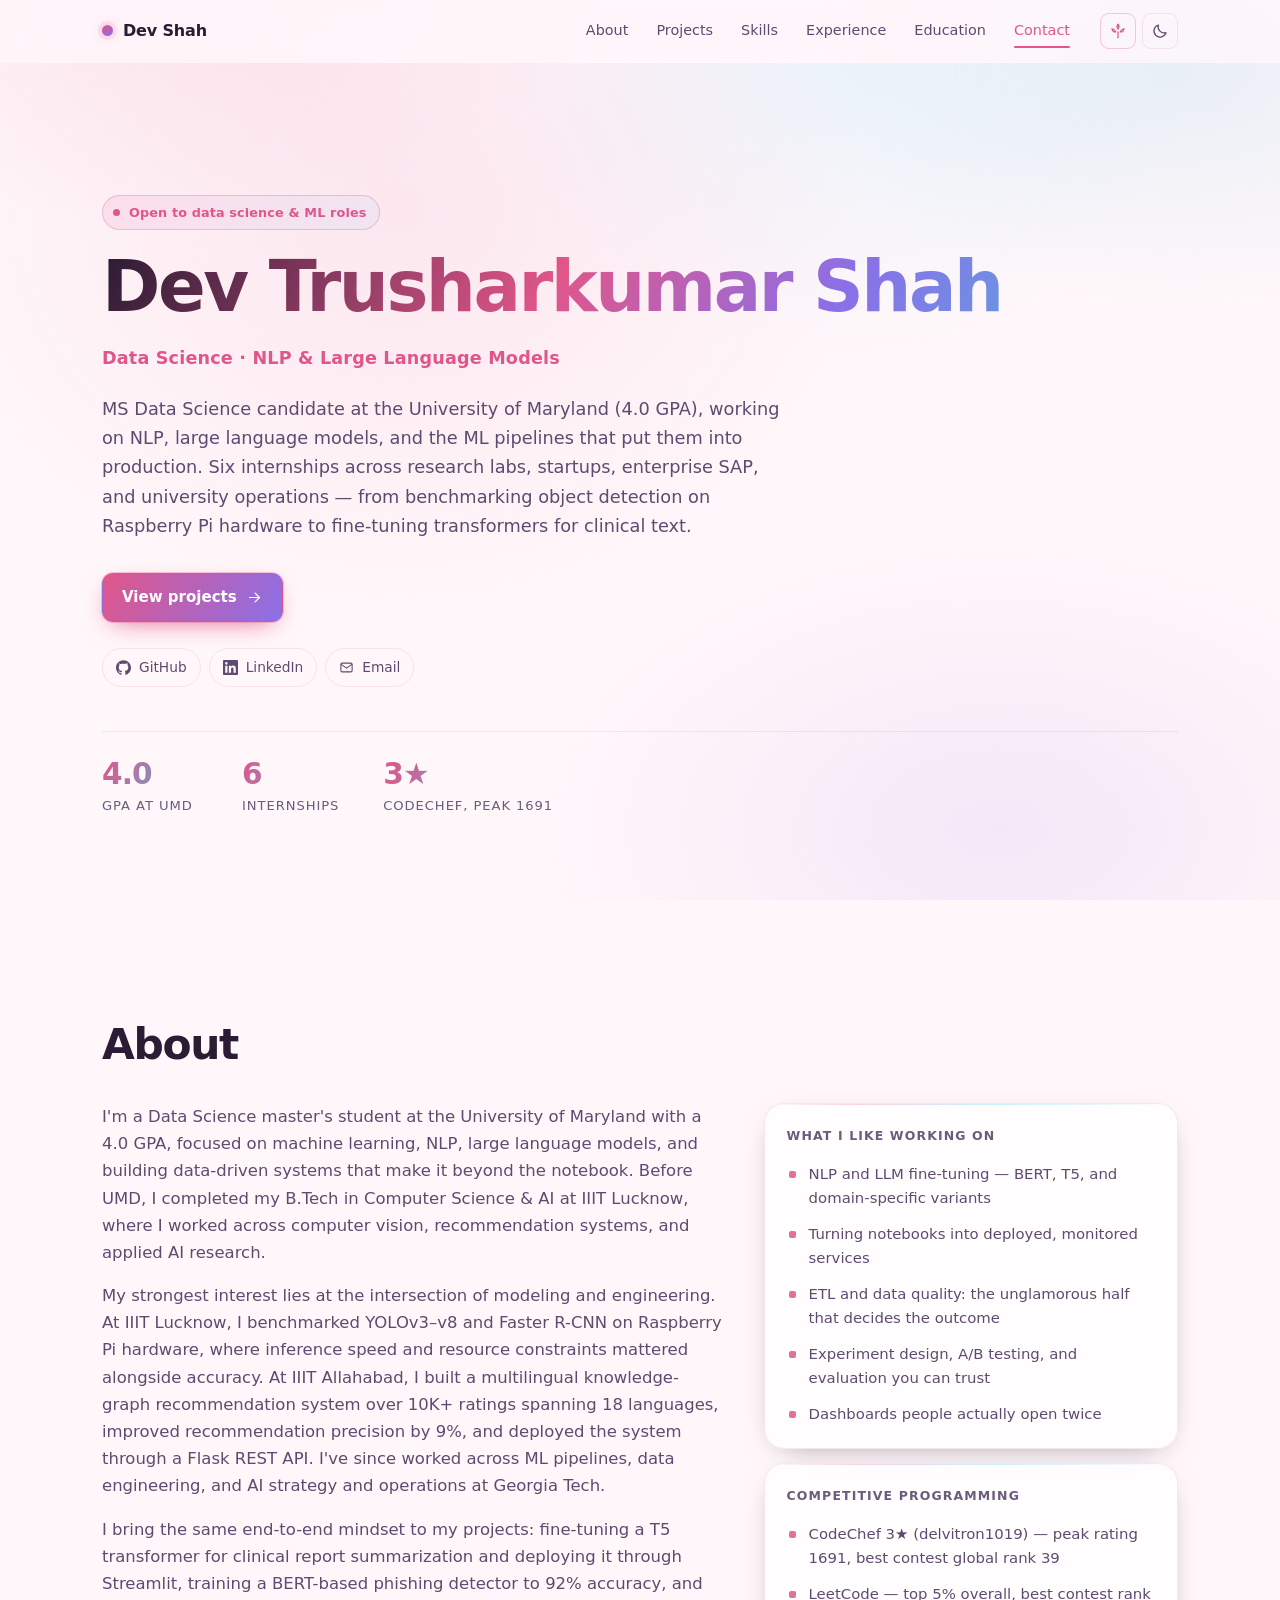
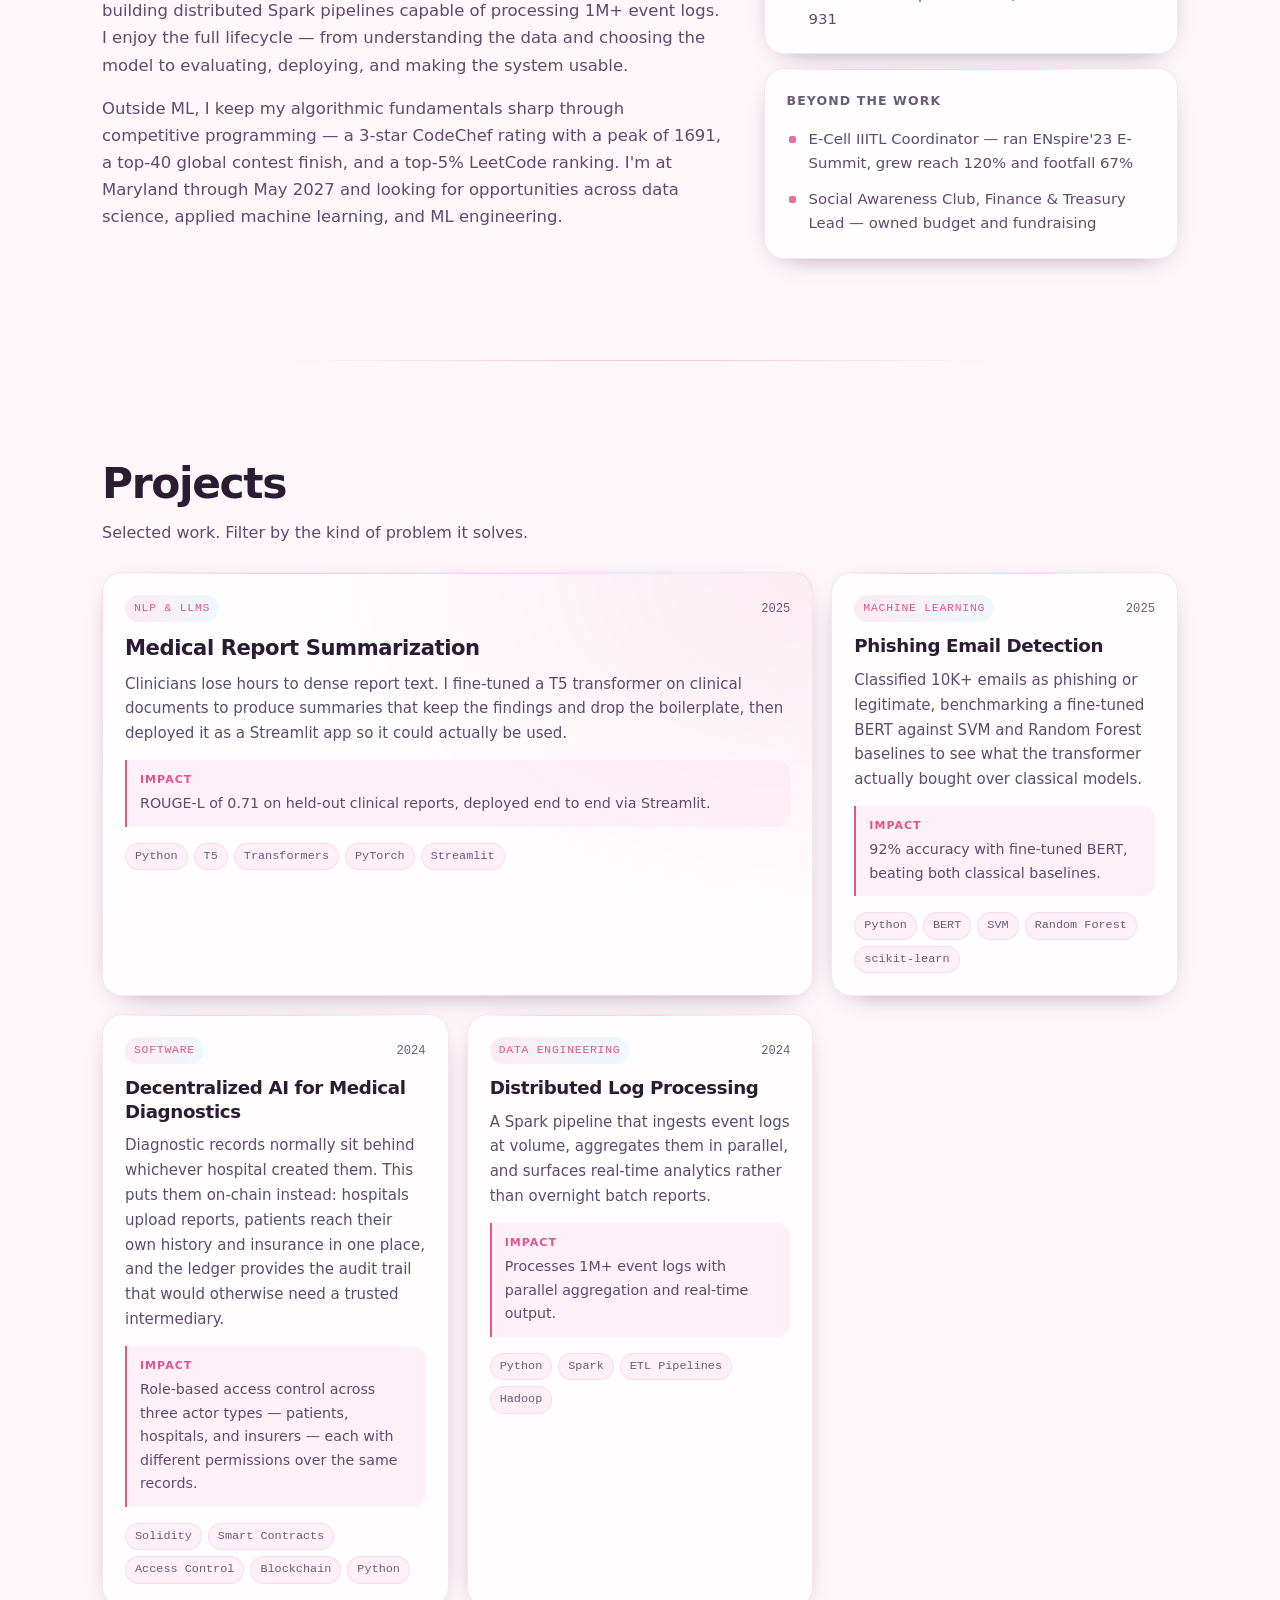
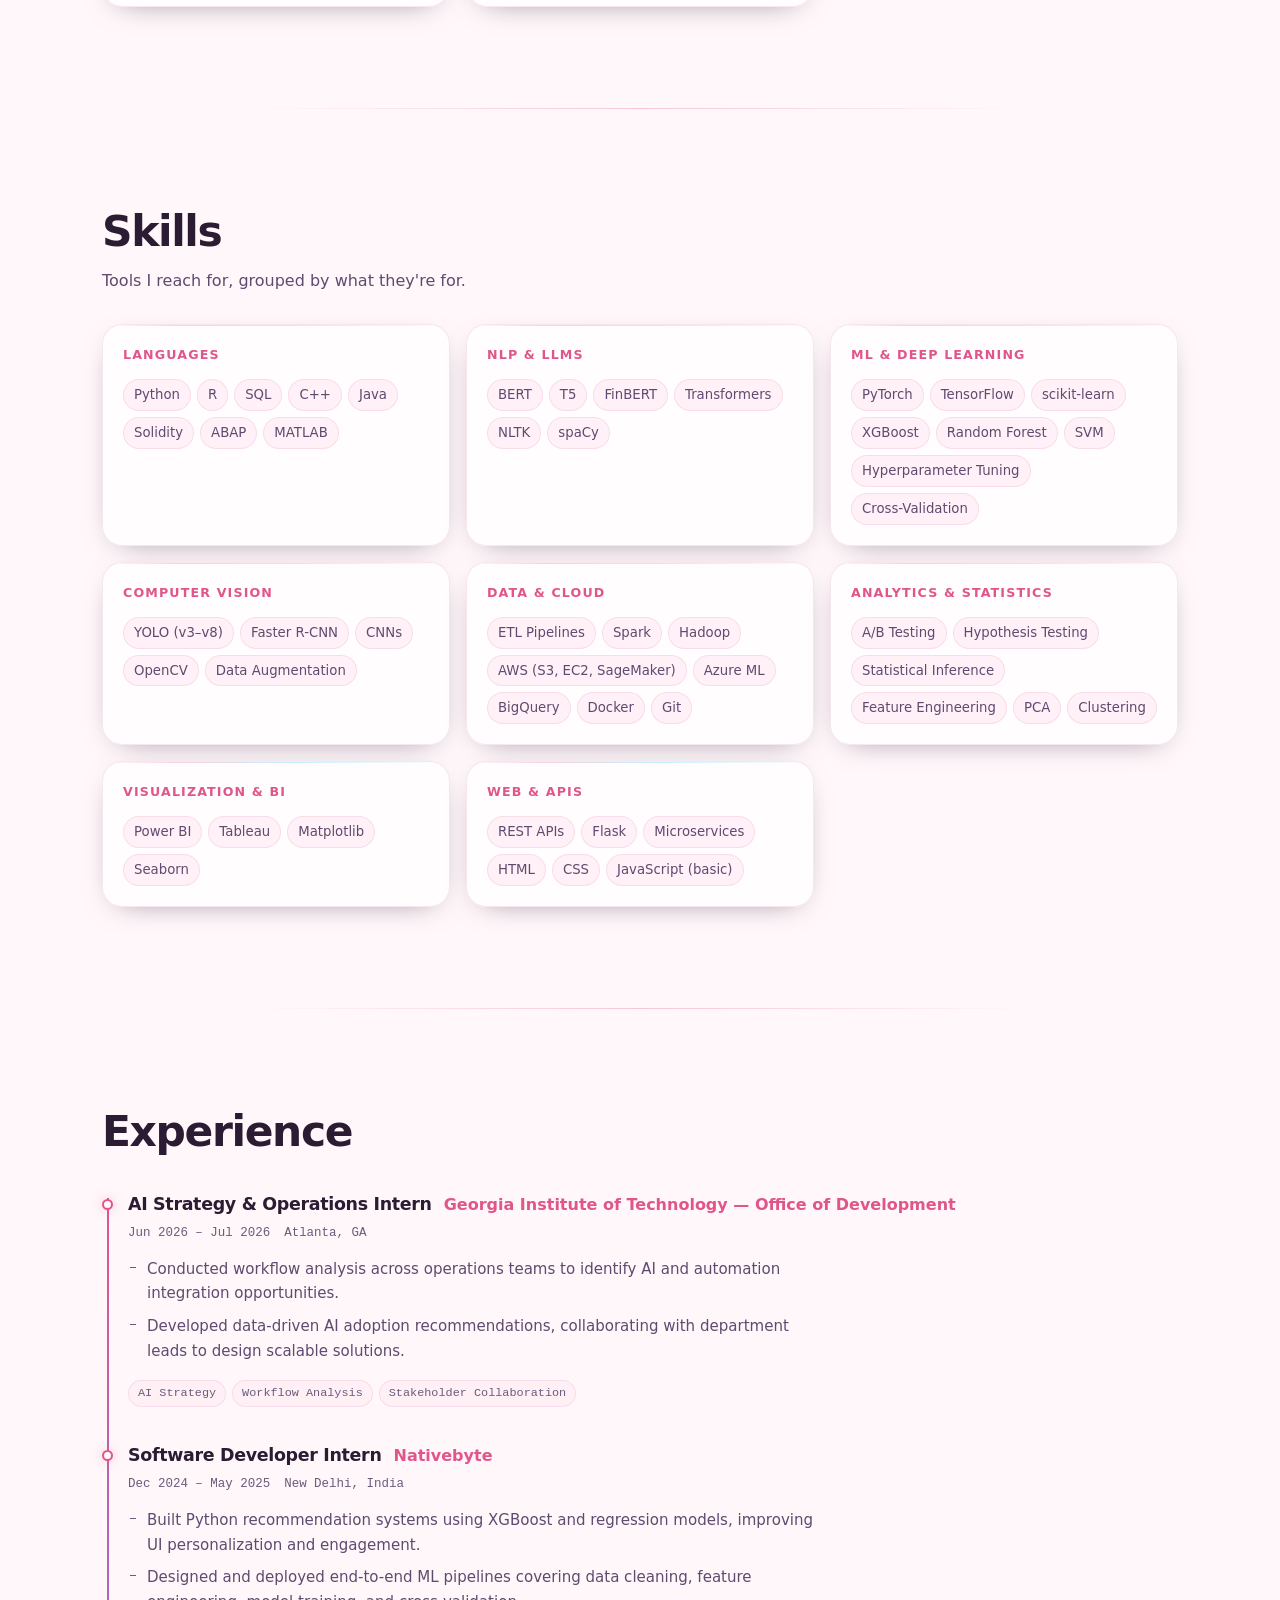
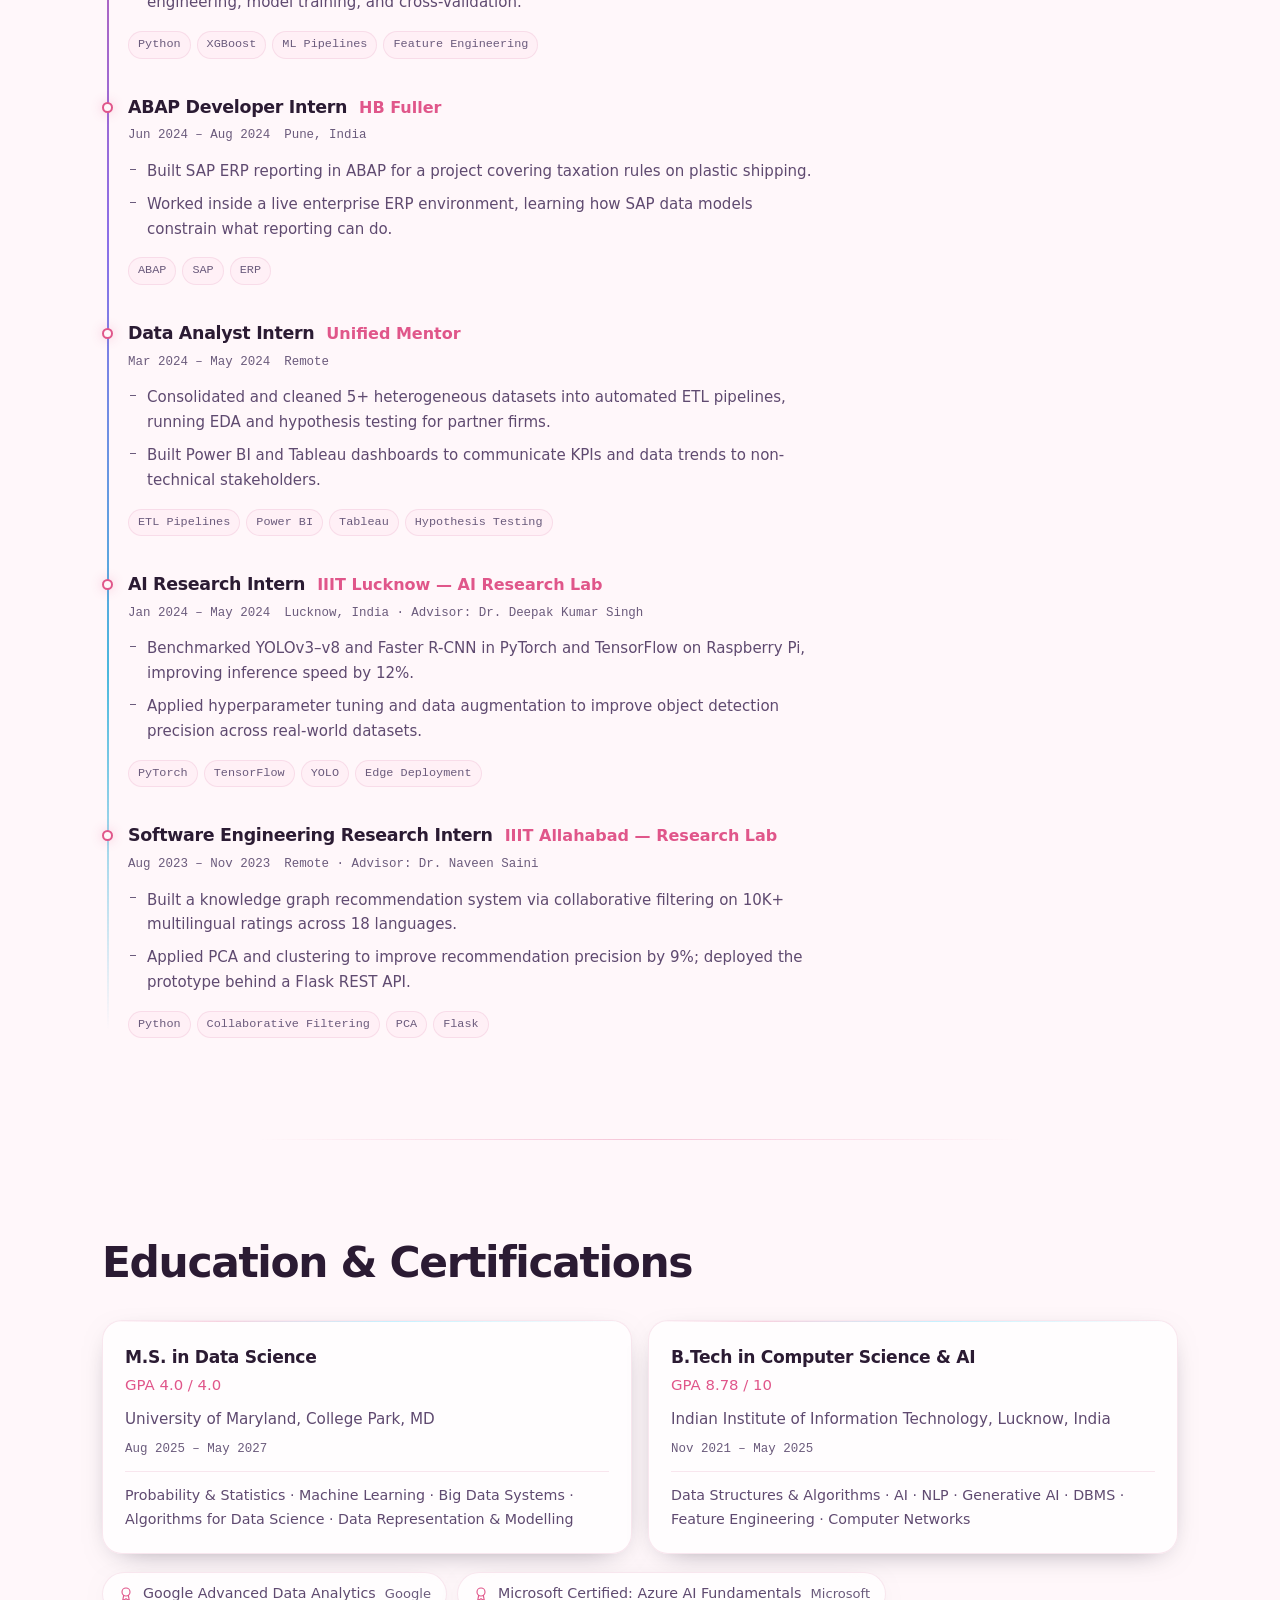
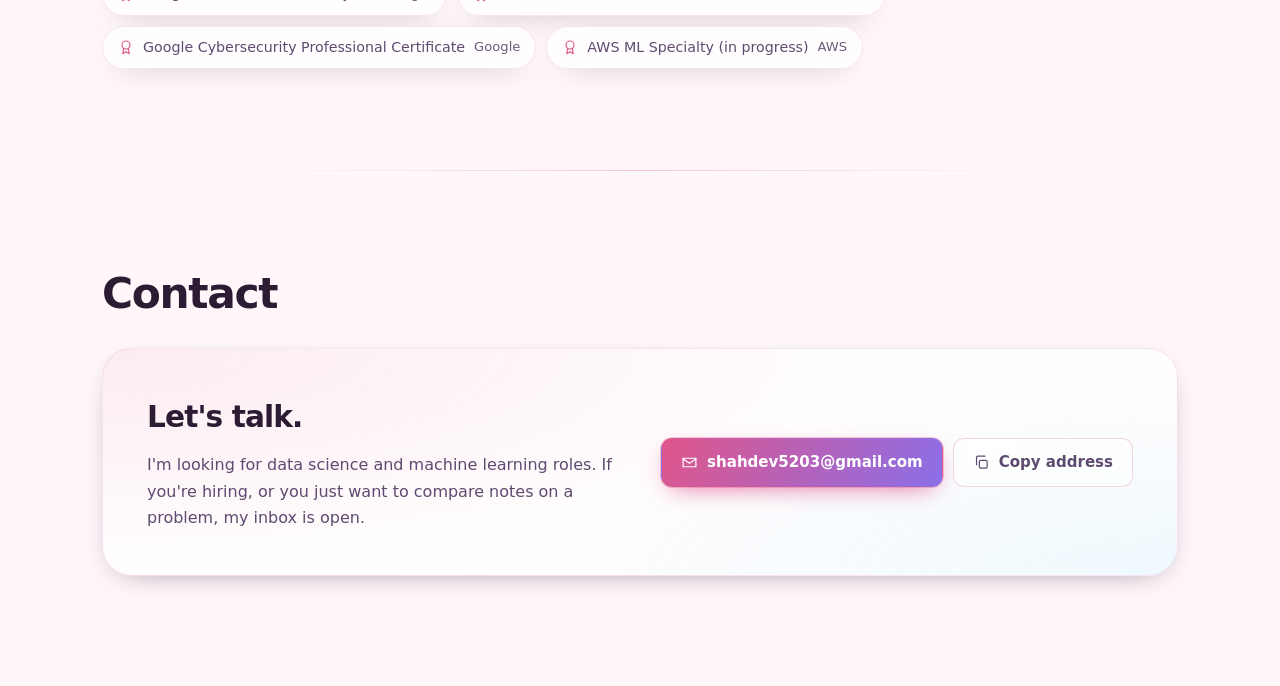
==== commit 411bae33: "Replace emoji favicon with a D monogram Drawn as a path rather than <text> so it renders consistentl" ====
--- a/index.html
+++ b/index.html
@@ -12,7 +12,8 @@
 <meta property="og:description" content="MS Data Science at UMD. NLP, LLMs, and production ML pipelines.">
 <meta name="twitter:card" content="summary_large_image">
 
-<link rel="icon" href="data:image/svg+xml,<svg xmlns='http://www.w3.org/2000/svg' viewBox='0 0 100 100'><text y='.9em' font-size='90'>📊</text></svg>">
+<link rel="icon" type="image/svg+xml" href="assets/favicon.svg">
+<meta name="theme-color" content="#0b0a1a">
 <link rel="stylesheet" href="css/styles.css">
 <link rel="stylesheet" href="css/skin-anime.css">
 </head>
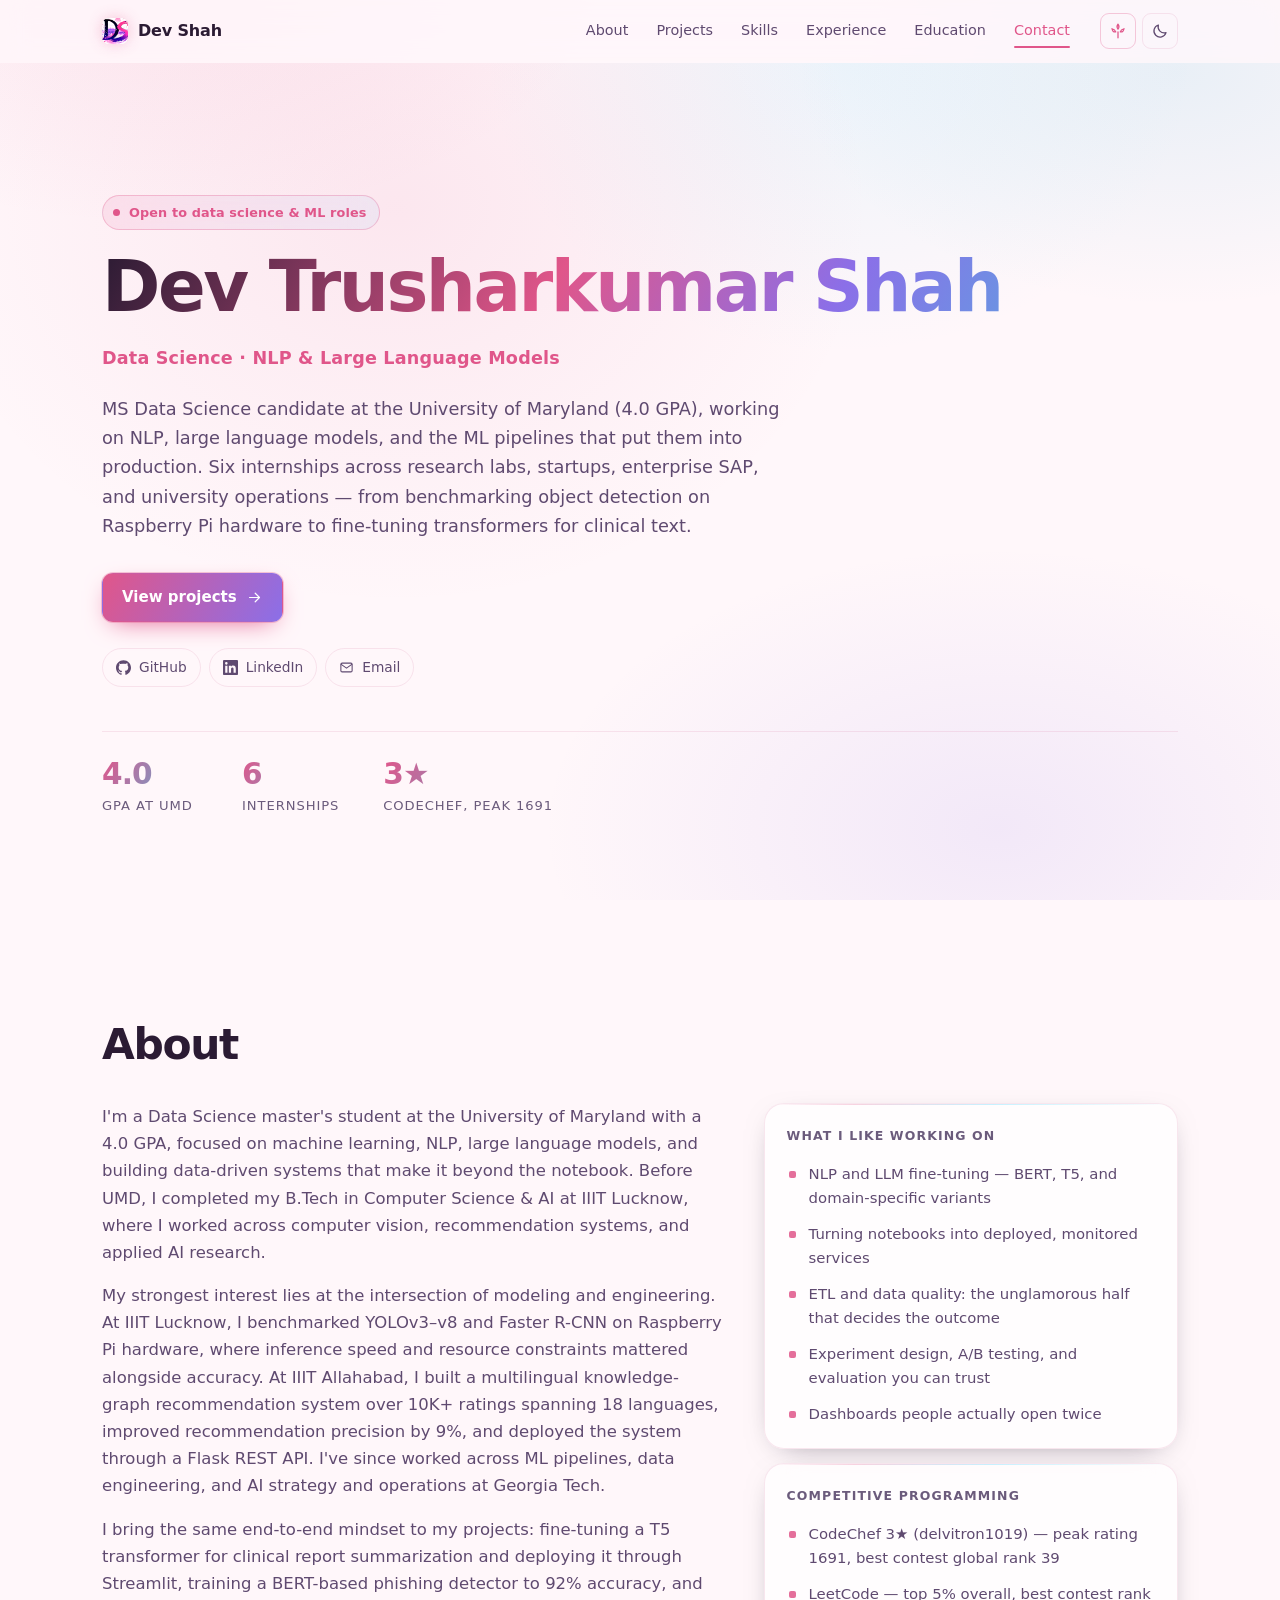
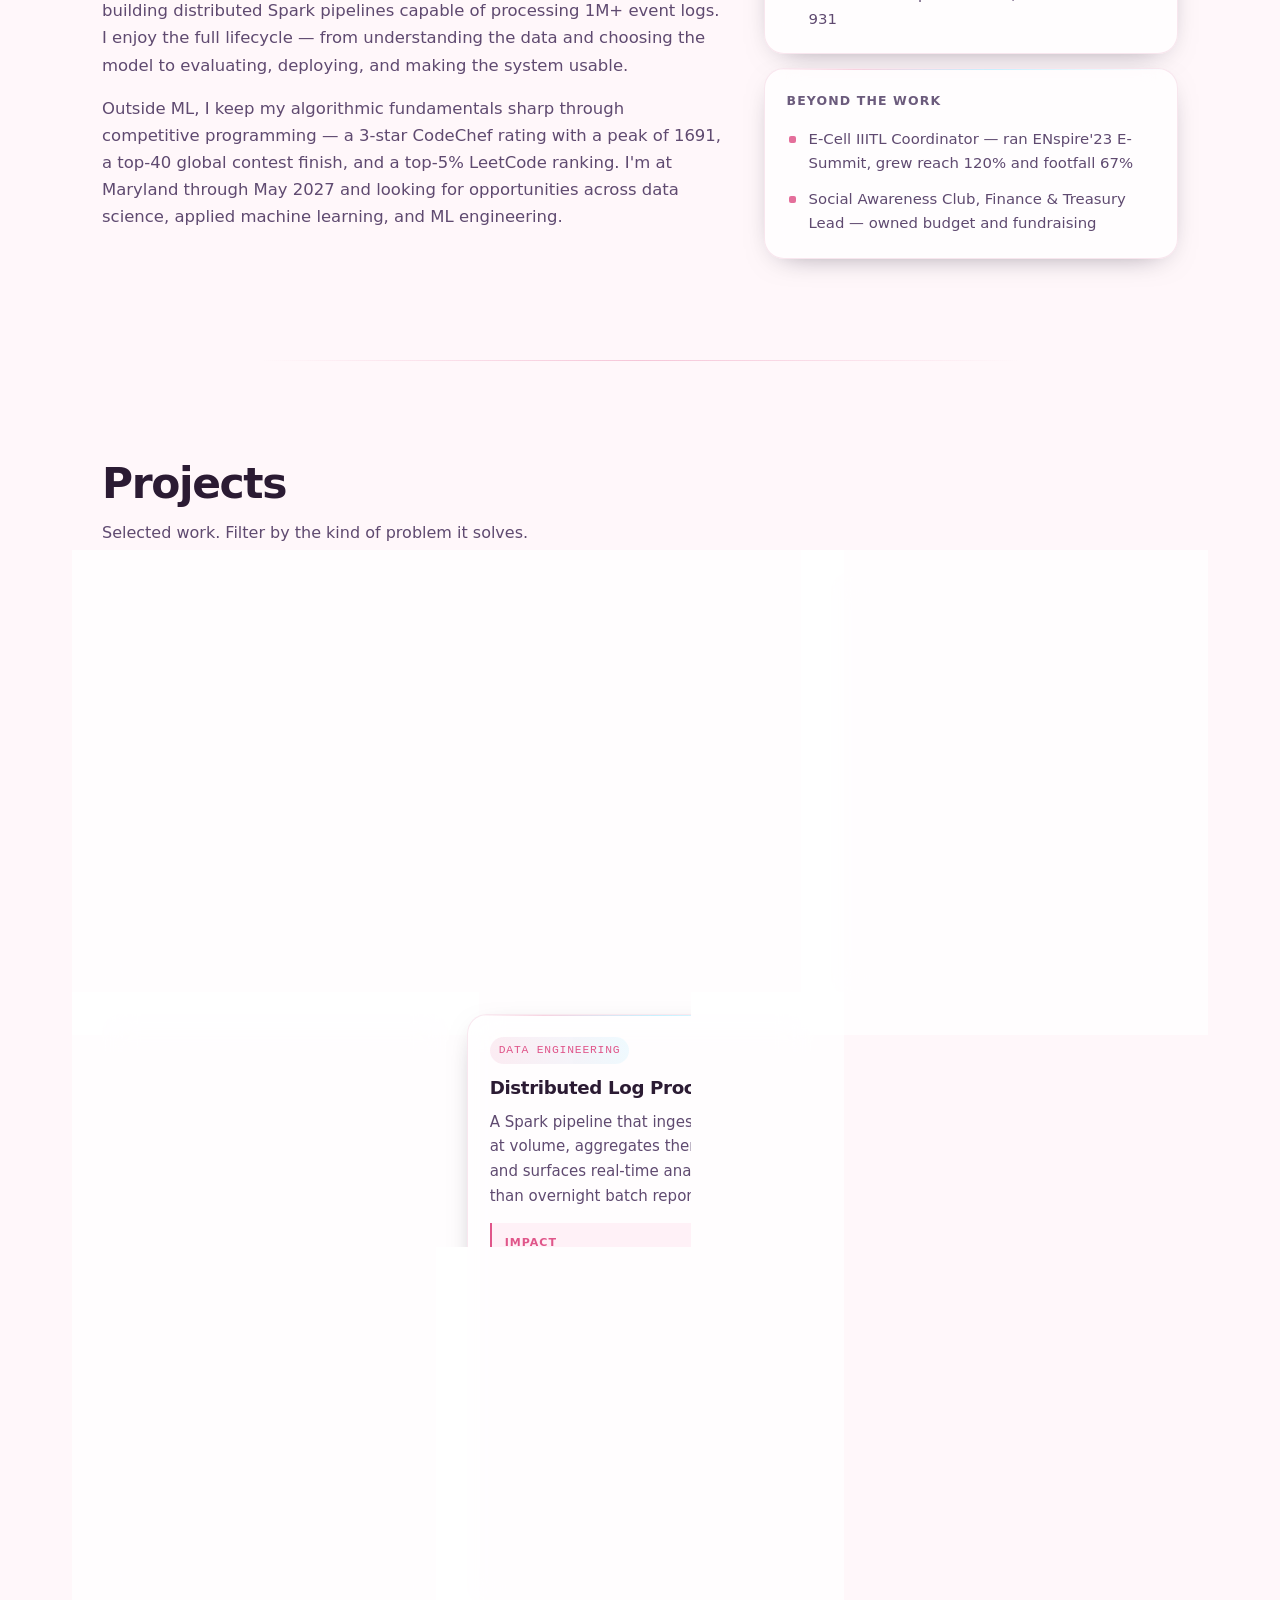
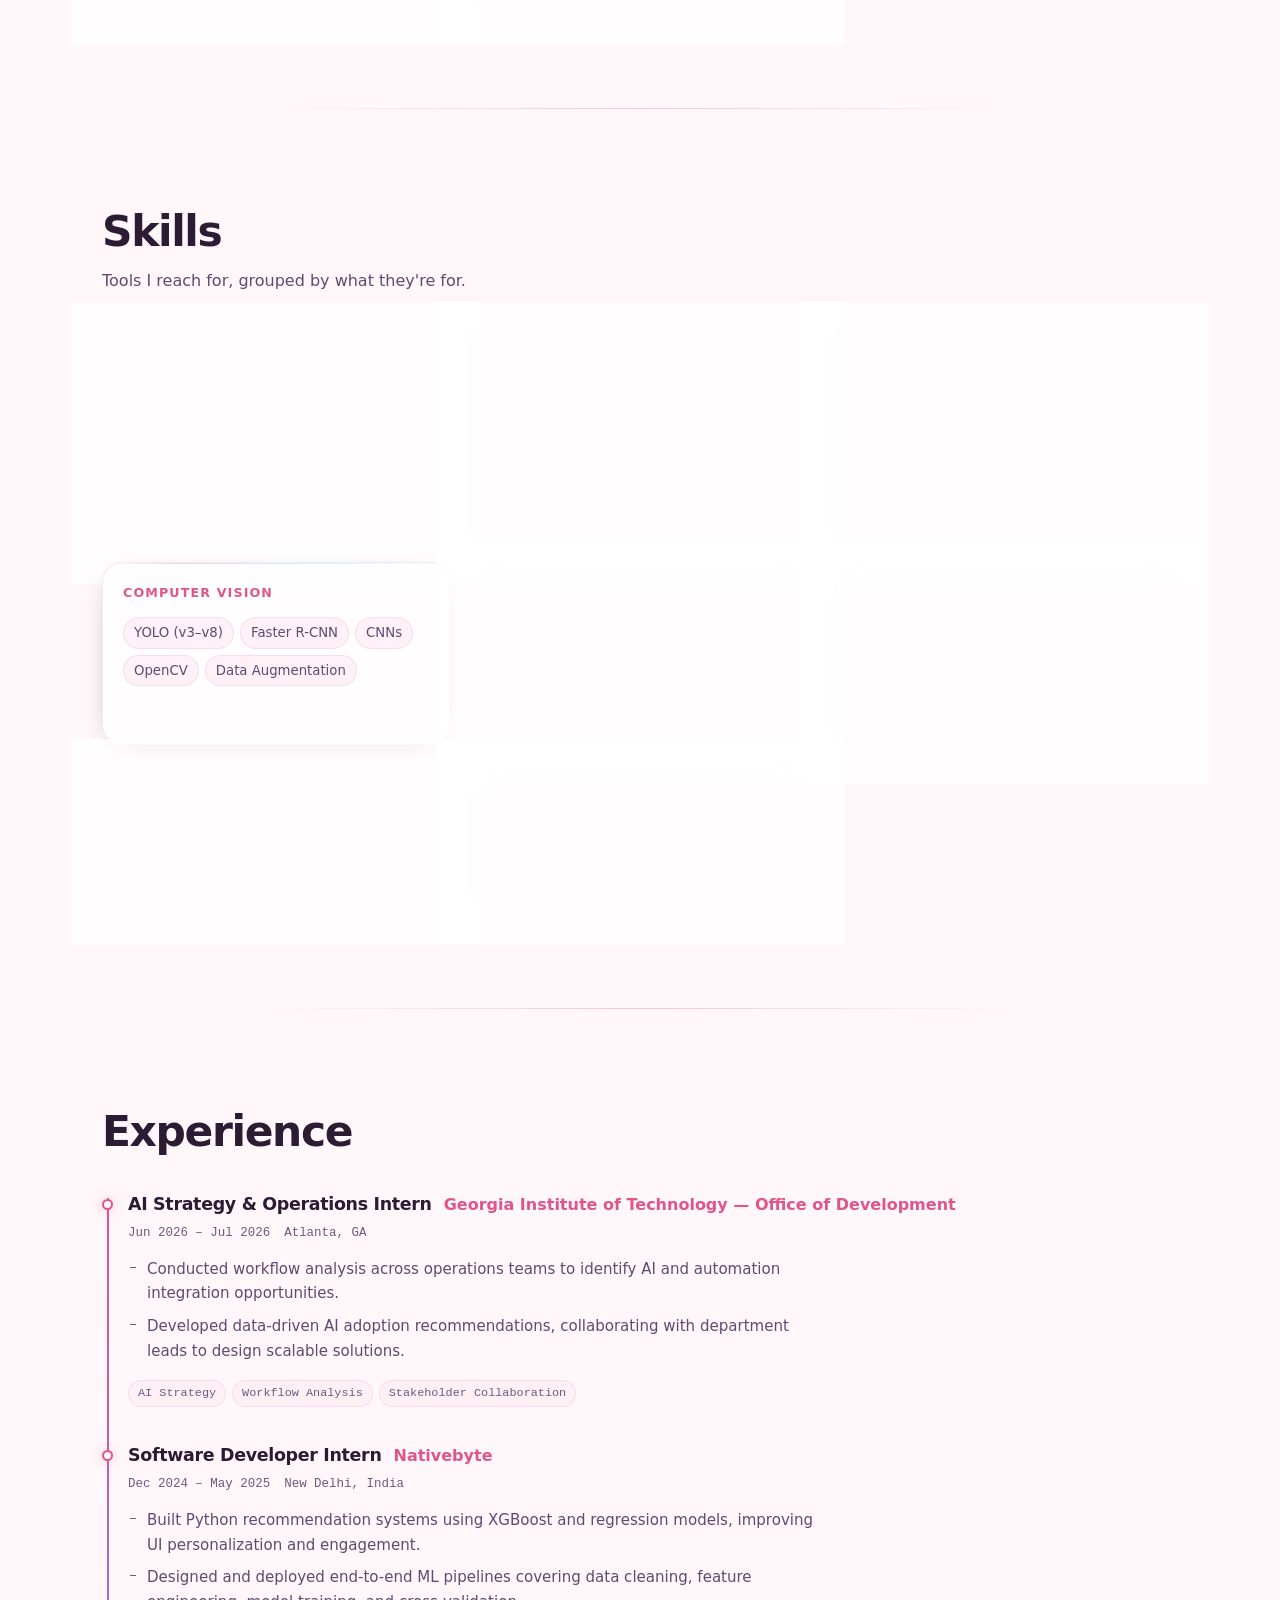
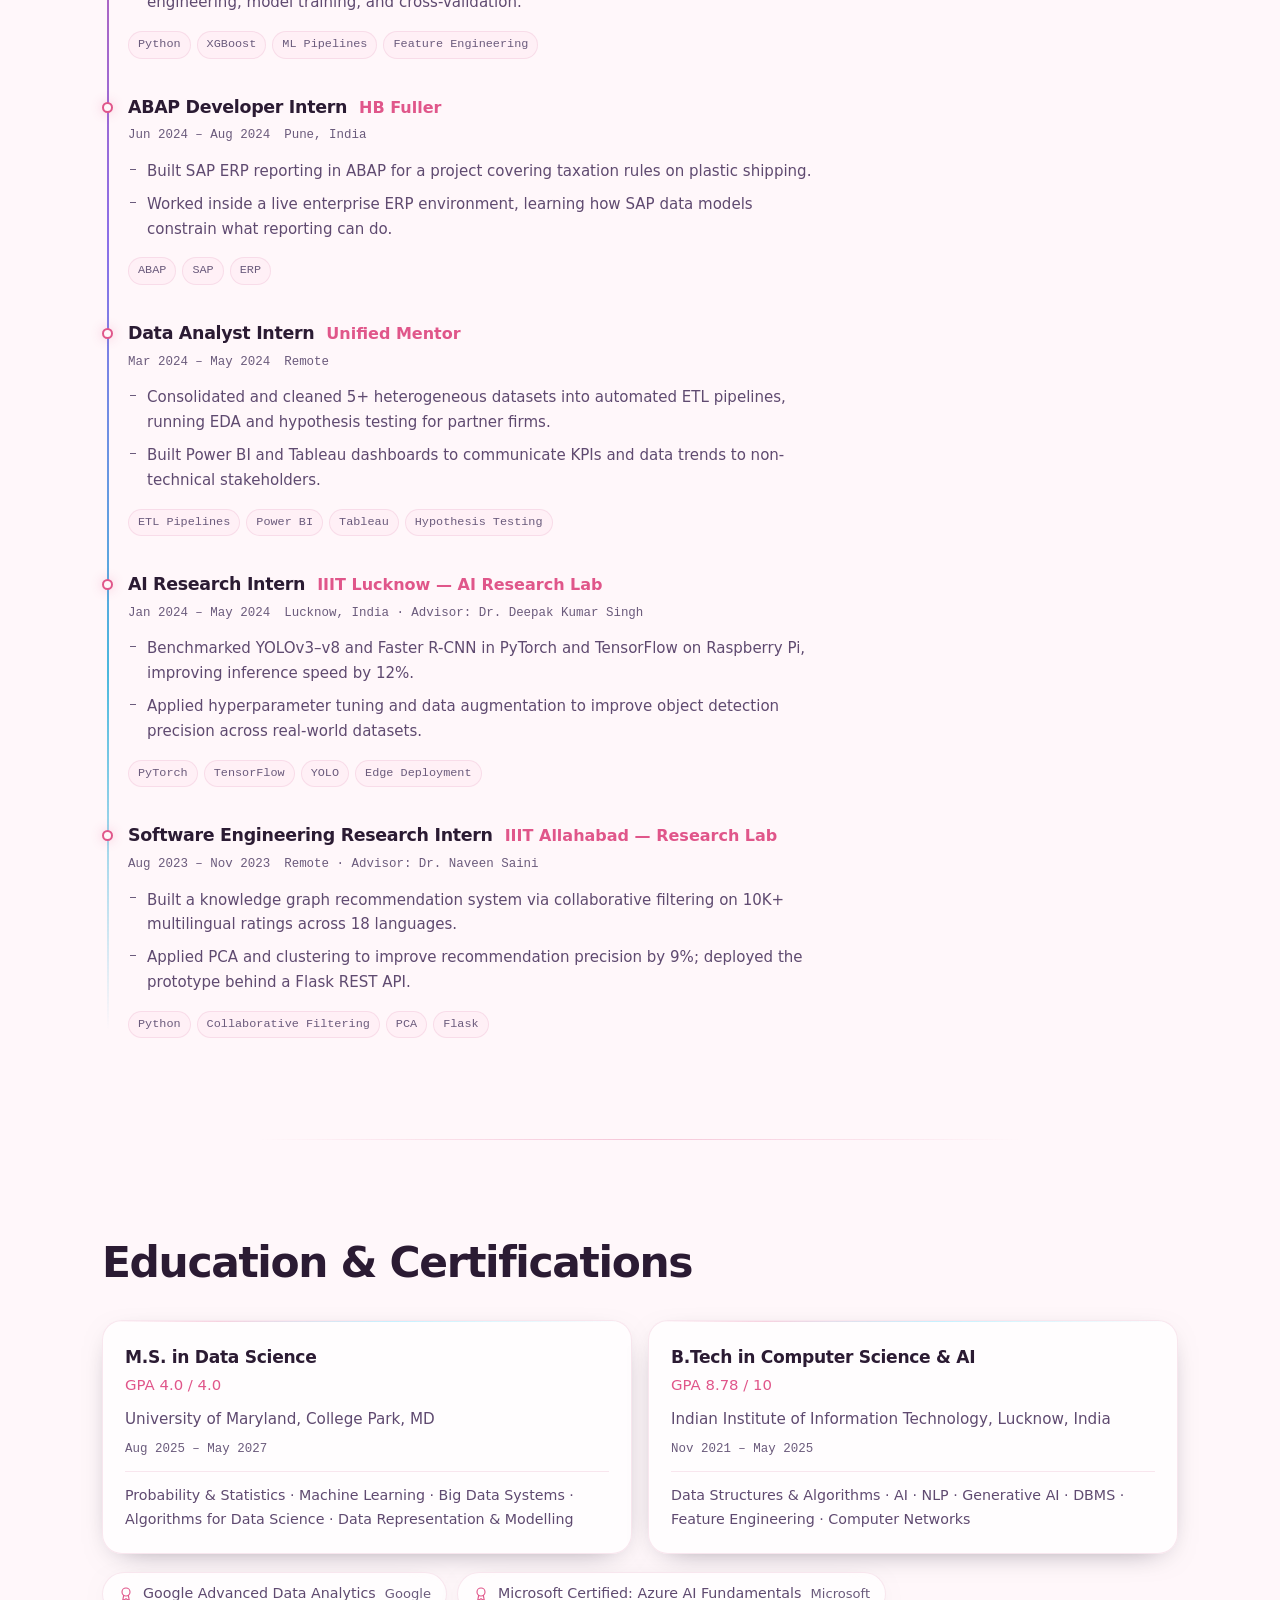
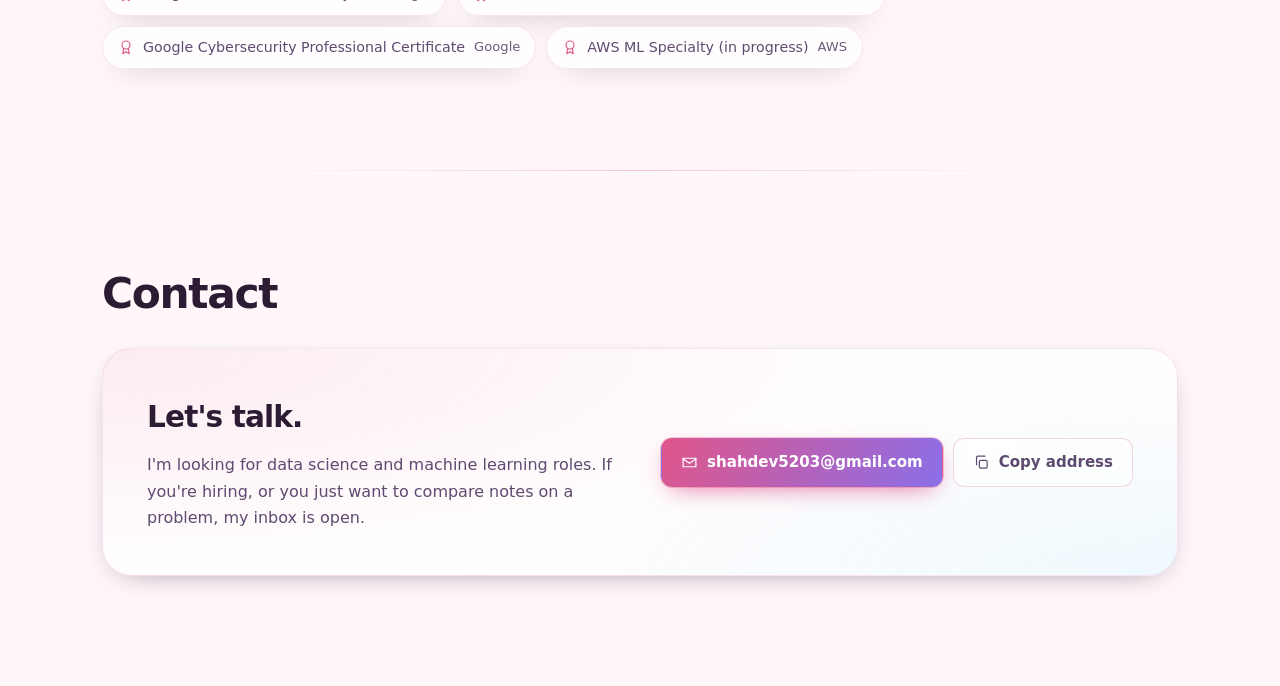
==== commit 6e434080: "Use the DS artwork as the site mark - favicon.ico / favicon-32 / apple-touch-icon derived from a tig" ====
--- a/index.html
+++ b/index.html
@@ -6,13 +6,22 @@
 <title>Dev Shah — Data Science, NLP &amp; Machine Learning</title>
 <meta name="description" content="Dev Shah — MS Data Science candidate at the University of Maryland. NLP, large language models, and the ML pipelines that put them into production.">
 
-<!-- Open Graph / social preview. Add og:url and og:image once you pick a host. -->
+<!-- Link preview. og:image must be an absolute URL — relative paths are ignored
+     by LinkedIn, Slack, and every other unfurler. -->
 <meta property="og:type" content="website">
+<meta property="og:url" content="https://delvitron1019.github.io/">
 <meta property="og:title" content="Dev Shah — Data Science, NLP &amp; Machine Learning">
 <meta property="og:description" content="MS Data Science at UMD. NLP, LLMs, and production ML pipelines.">
+<meta property="og:image" content="https://delvitron1019.github.io/assets/og-image.jpg">
+<meta property="og:image:width" content="1024">
+<meta property="og:image:height" content="1024">
+<meta property="og:image:alt" content="DS monogram — Dev Shah, data science">
 <meta name="twitter:card" content="summary_large_image">
+<meta name="twitter:image" content="https://delvitron1019.github.io/assets/og-image.jpg">
 
-<link rel="icon" type="image/svg+xml" href="assets/favicon.svg">
+<link rel="icon" href="assets/favicon.ico" sizes="any">
+<link rel="icon" type="image/png" sizes="32x32" href="assets/favicon-32.png">
+<link rel="apple-touch-icon" href="assets/apple-touch-icon.png">
 <meta name="theme-color" content="#0b0a1a">
 <link rel="stylesheet" href="css/styles.css">
 <link rel="stylesheet" href="css/skin-anime.css">
@@ -24,7 +33,7 @@
 <header class="site-header" id="siteHeader">
   <div class="wrap header-inner">
     <a class="brand" href="#top">
-      <span class="brand-mark" aria-hidden="true"></span>
+      <img class="brand-mark" src="assets/mark.png" alt="" width="26" height="26">
       <span class="brand-text" data-bind="profile.shortName">—</span>
     </a>
 
--- a/css/styles.css
+++ b/css/styles.css
@@ -166,11 +166,10 @@
   white-space: nowrap;
 }
 .brand-mark {
-  width: 11px; height: 11px;
-  border-radius: 3px;
-  background: var(--accent);
-  box-shadow: 0 0 0 4px var(--accent-wash);
+  width: 26px; height: 26px;
+  border-radius: 7px;
   flex: none;
+  object-fit: cover;
 }
 
 .nav { display: flex; gap: 4px; }
--- a/css/skin-anime.css
+++ b/css/skin-anime.css
@@ -122,9 +122,7 @@
 
 /* ── Header ─────────────────────────────────────────────────────────────── */
 :root[data-skin="anime"] .brand-mark {
-  border-radius: 50%;
-  background: linear-gradient(140deg, var(--accent), var(--accent-3));
-  box-shadow: 0 0 12px var(--accent-line), 0 0 0 4px var(--accent-wash);
+  box-shadow: 0 0 14px var(--accent-line);
 }
 :root[data-skin="anime"] .scroll-progress {
   height: 2.5px;
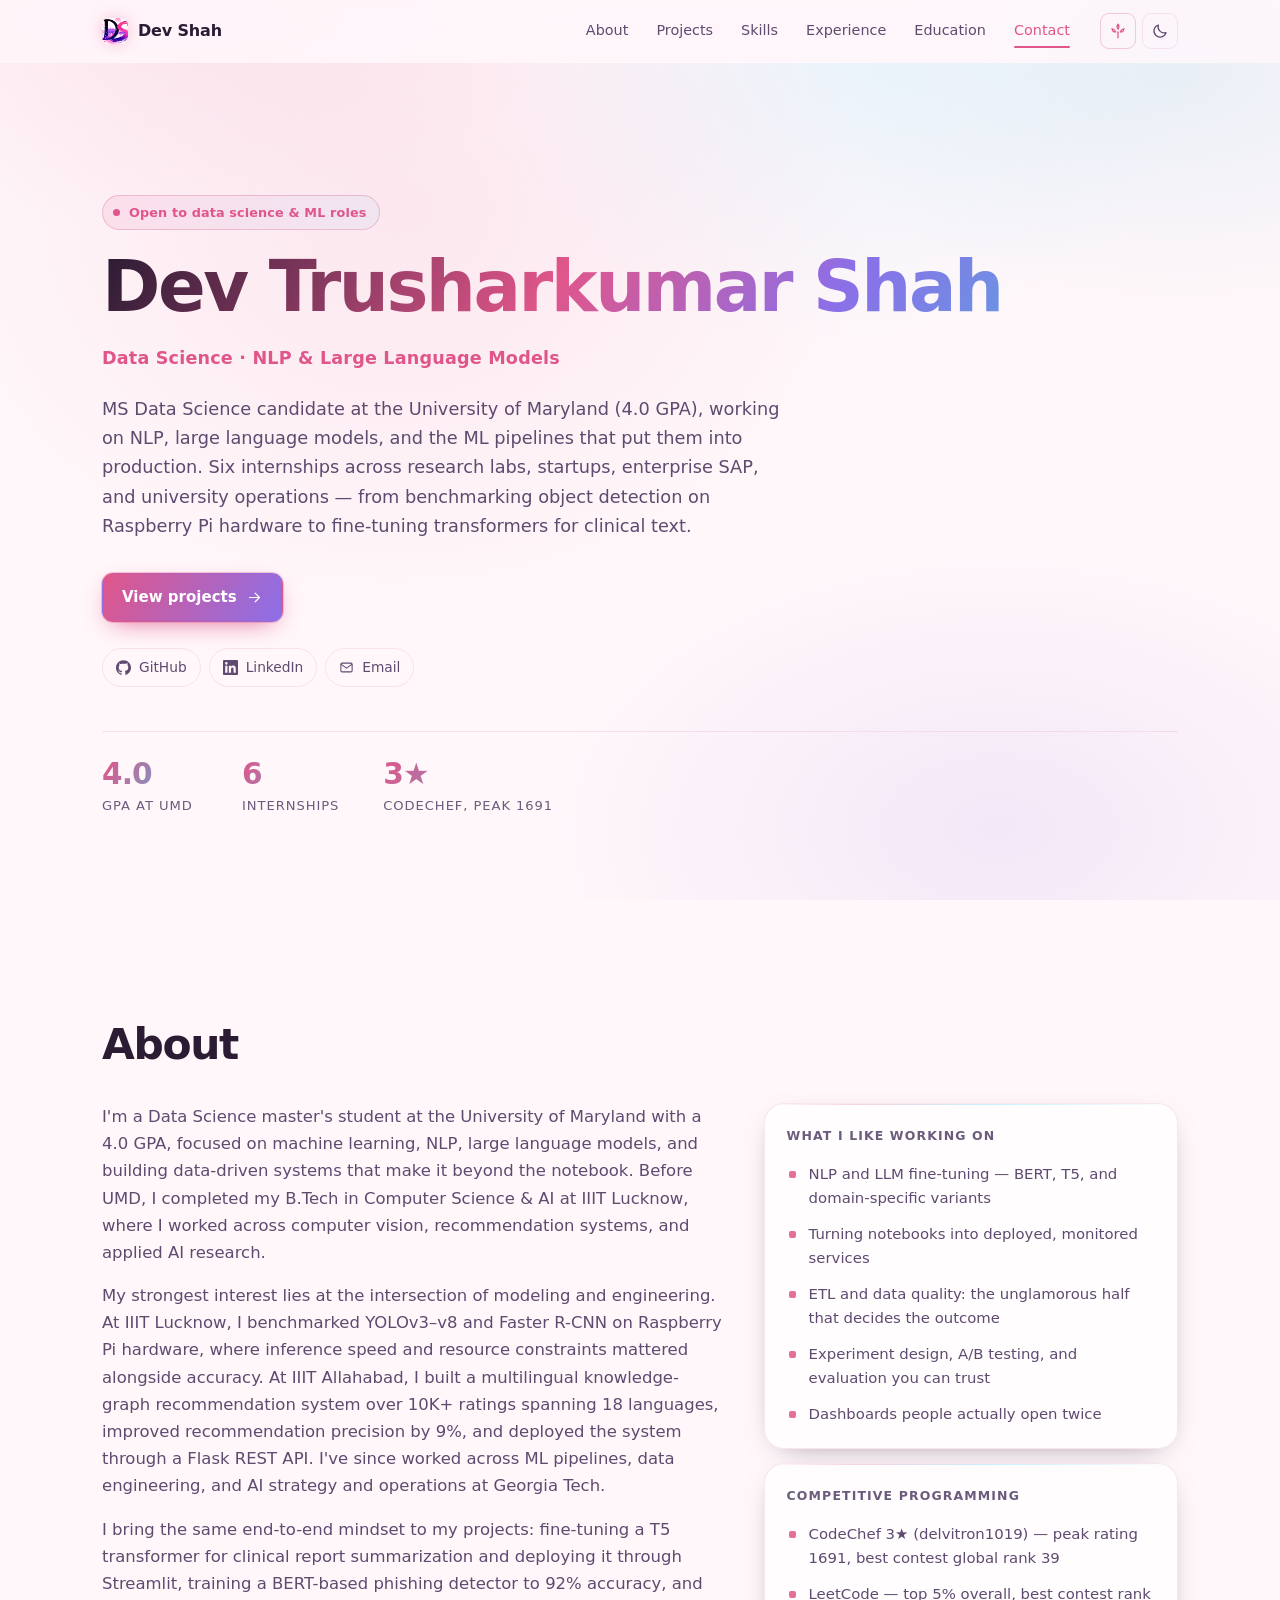
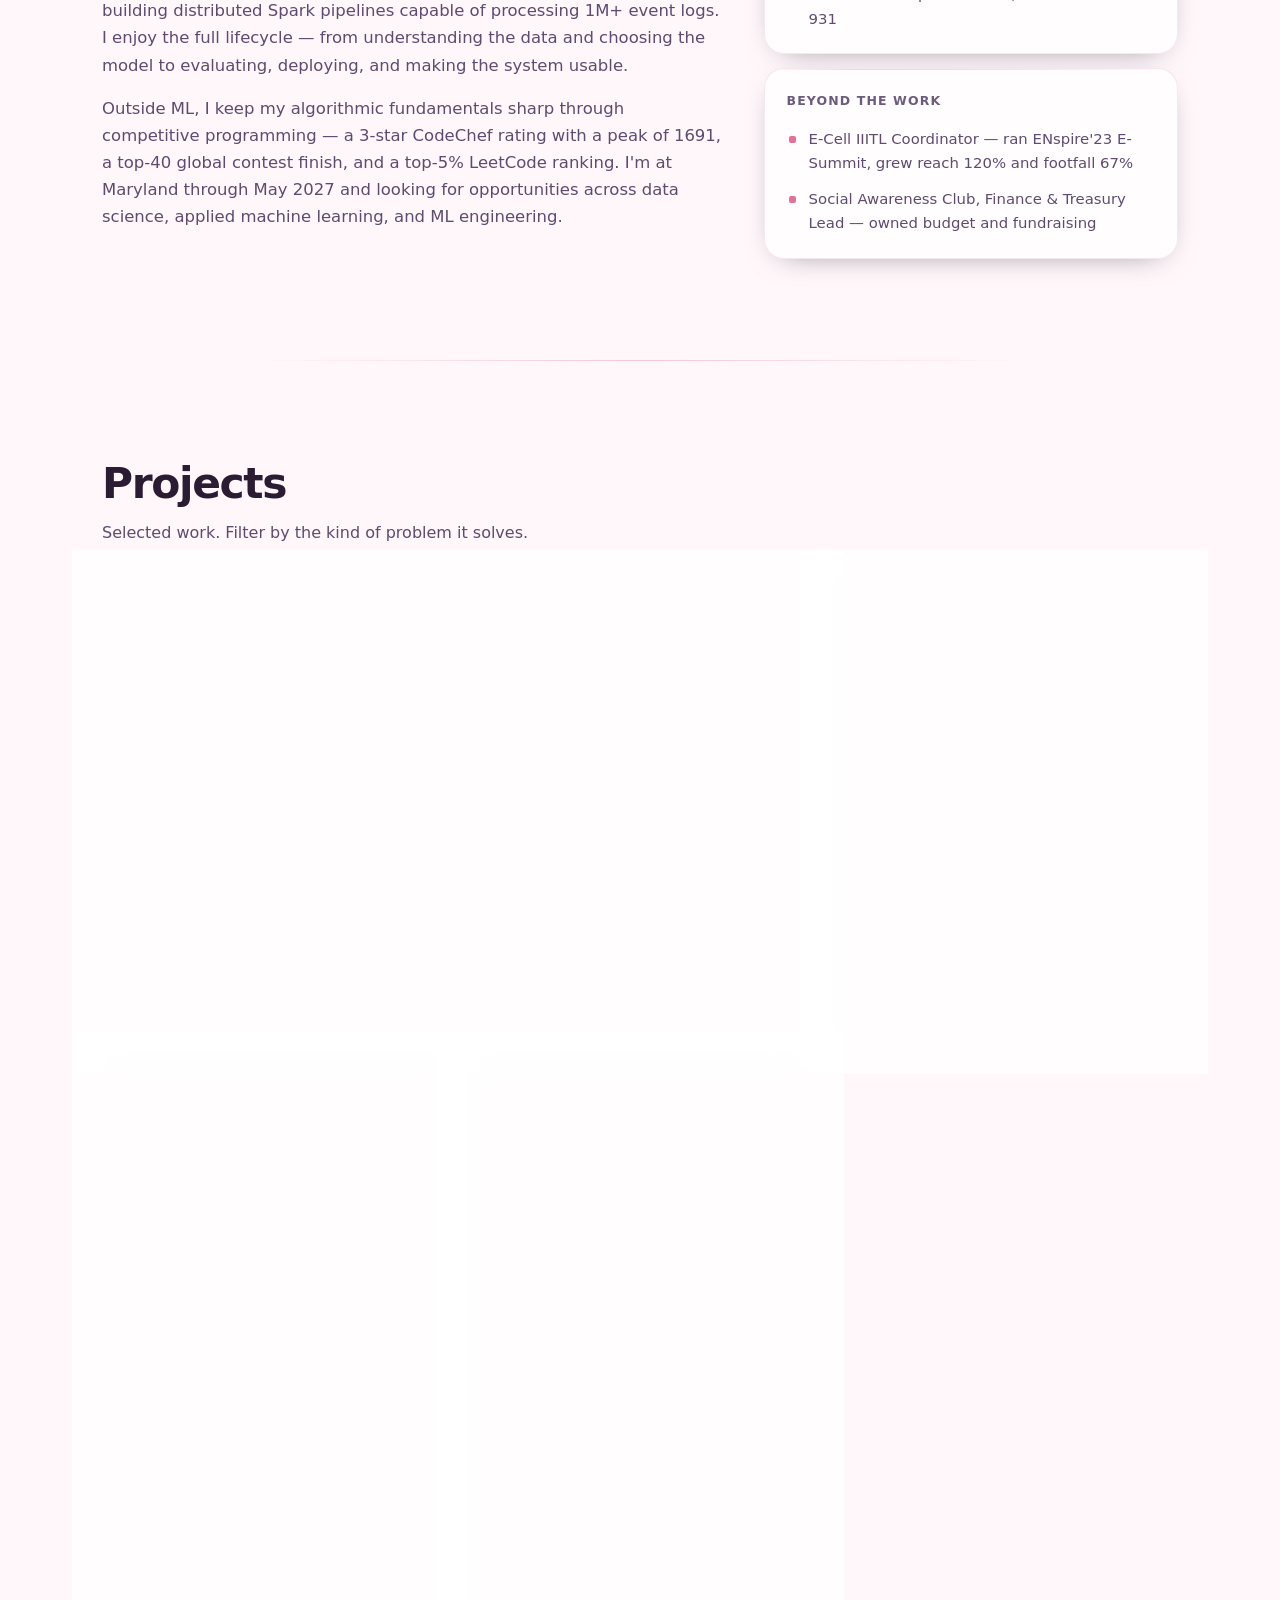
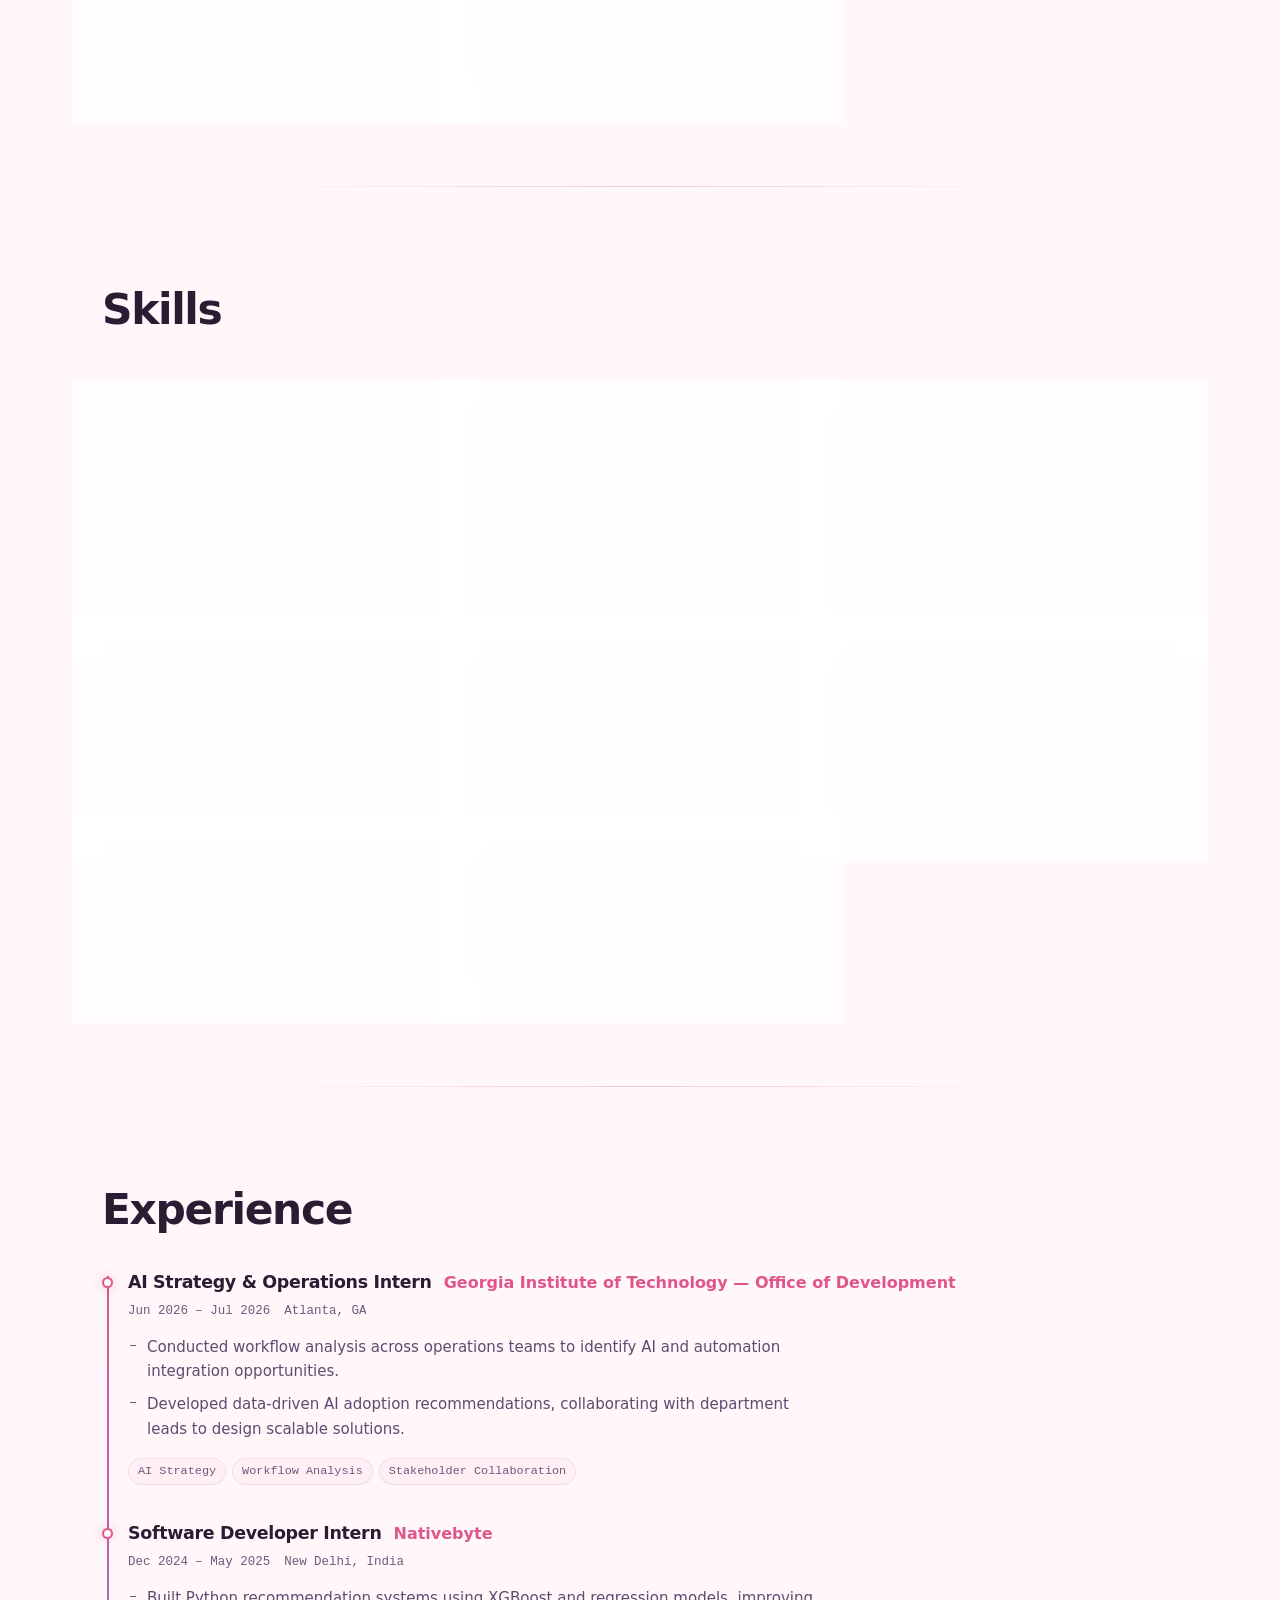
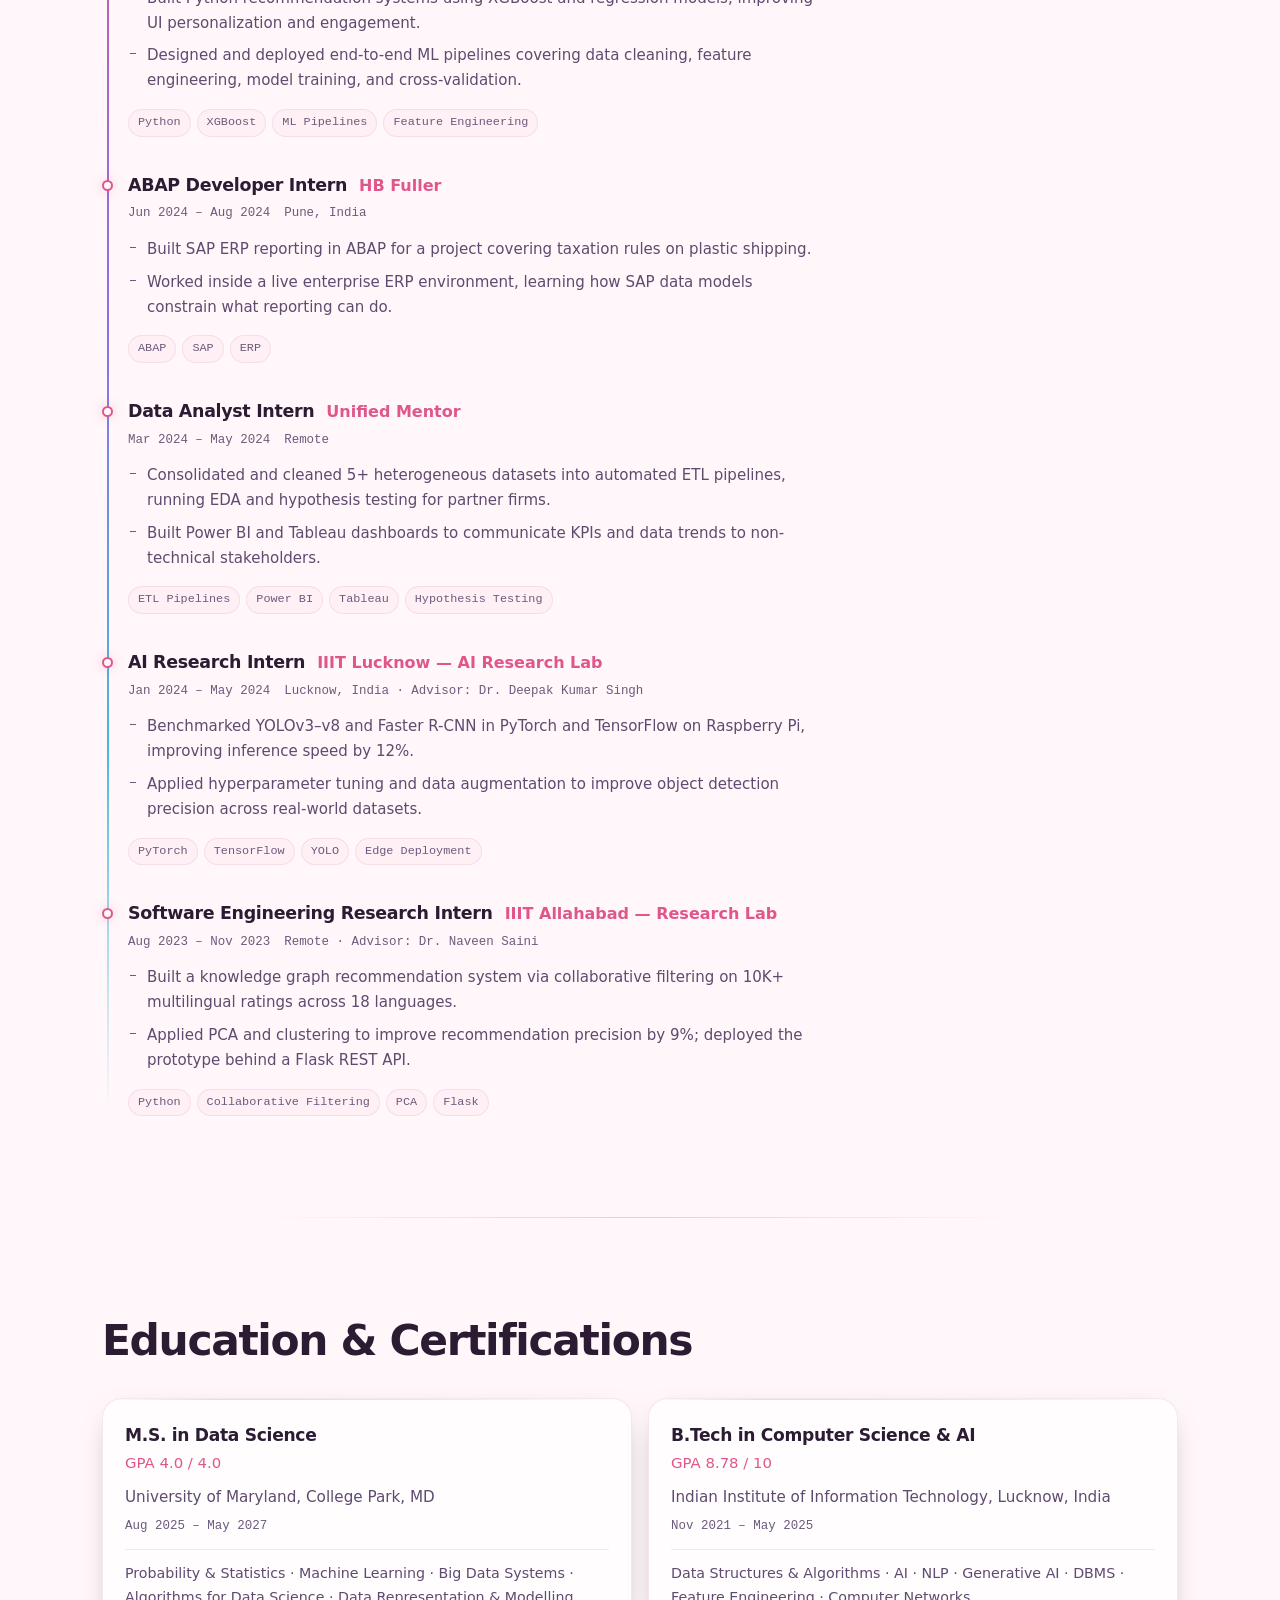
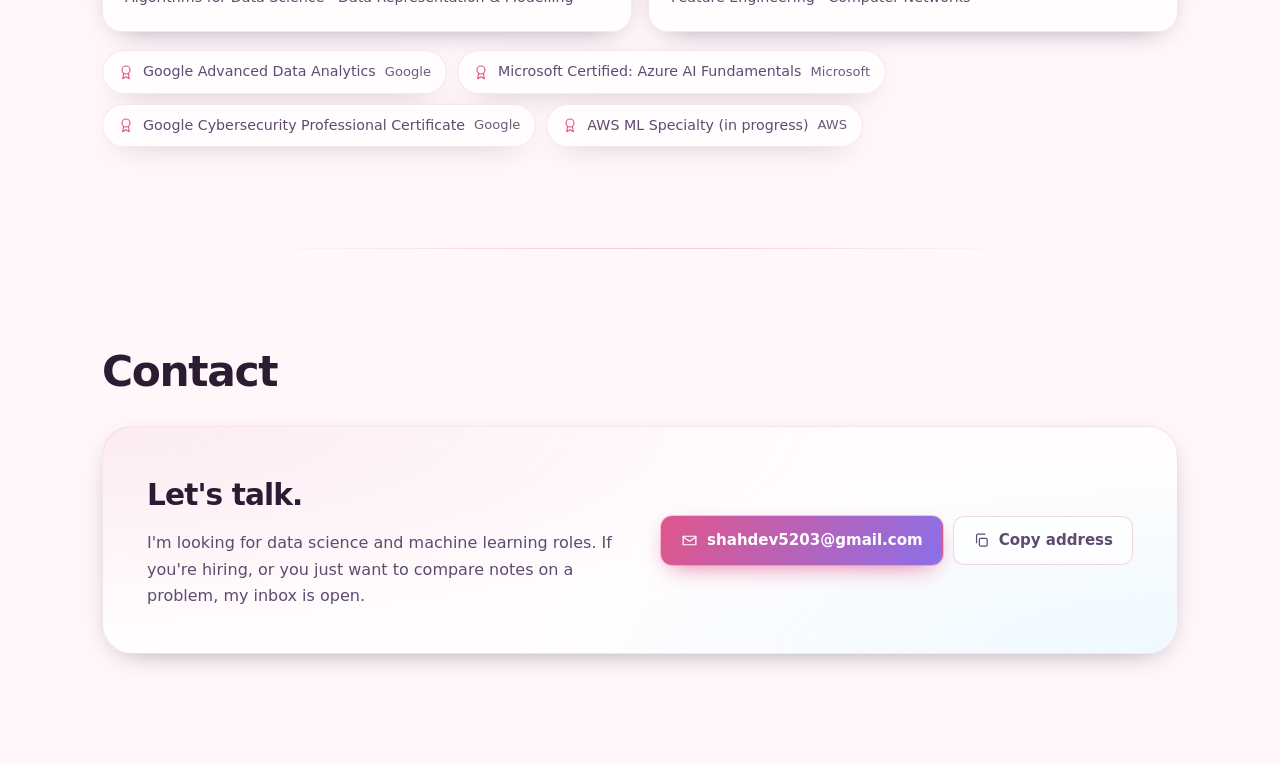
==== commit 5e0c8100: "Add per-project detail pages Each project with a slug and a detail block gets /projects/<slug>/, fol" ====
--- a/index.html
+++ b/index.html
@@ -177,6 +177,7 @@
 <div class="toast" id="toast" role="status" aria-live="polite"></div>
 
 <script src="js/data.js"></script>
+<script src="js/common.js"></script>
 <script src="js/main.js"></script>
 </body>
 </html>
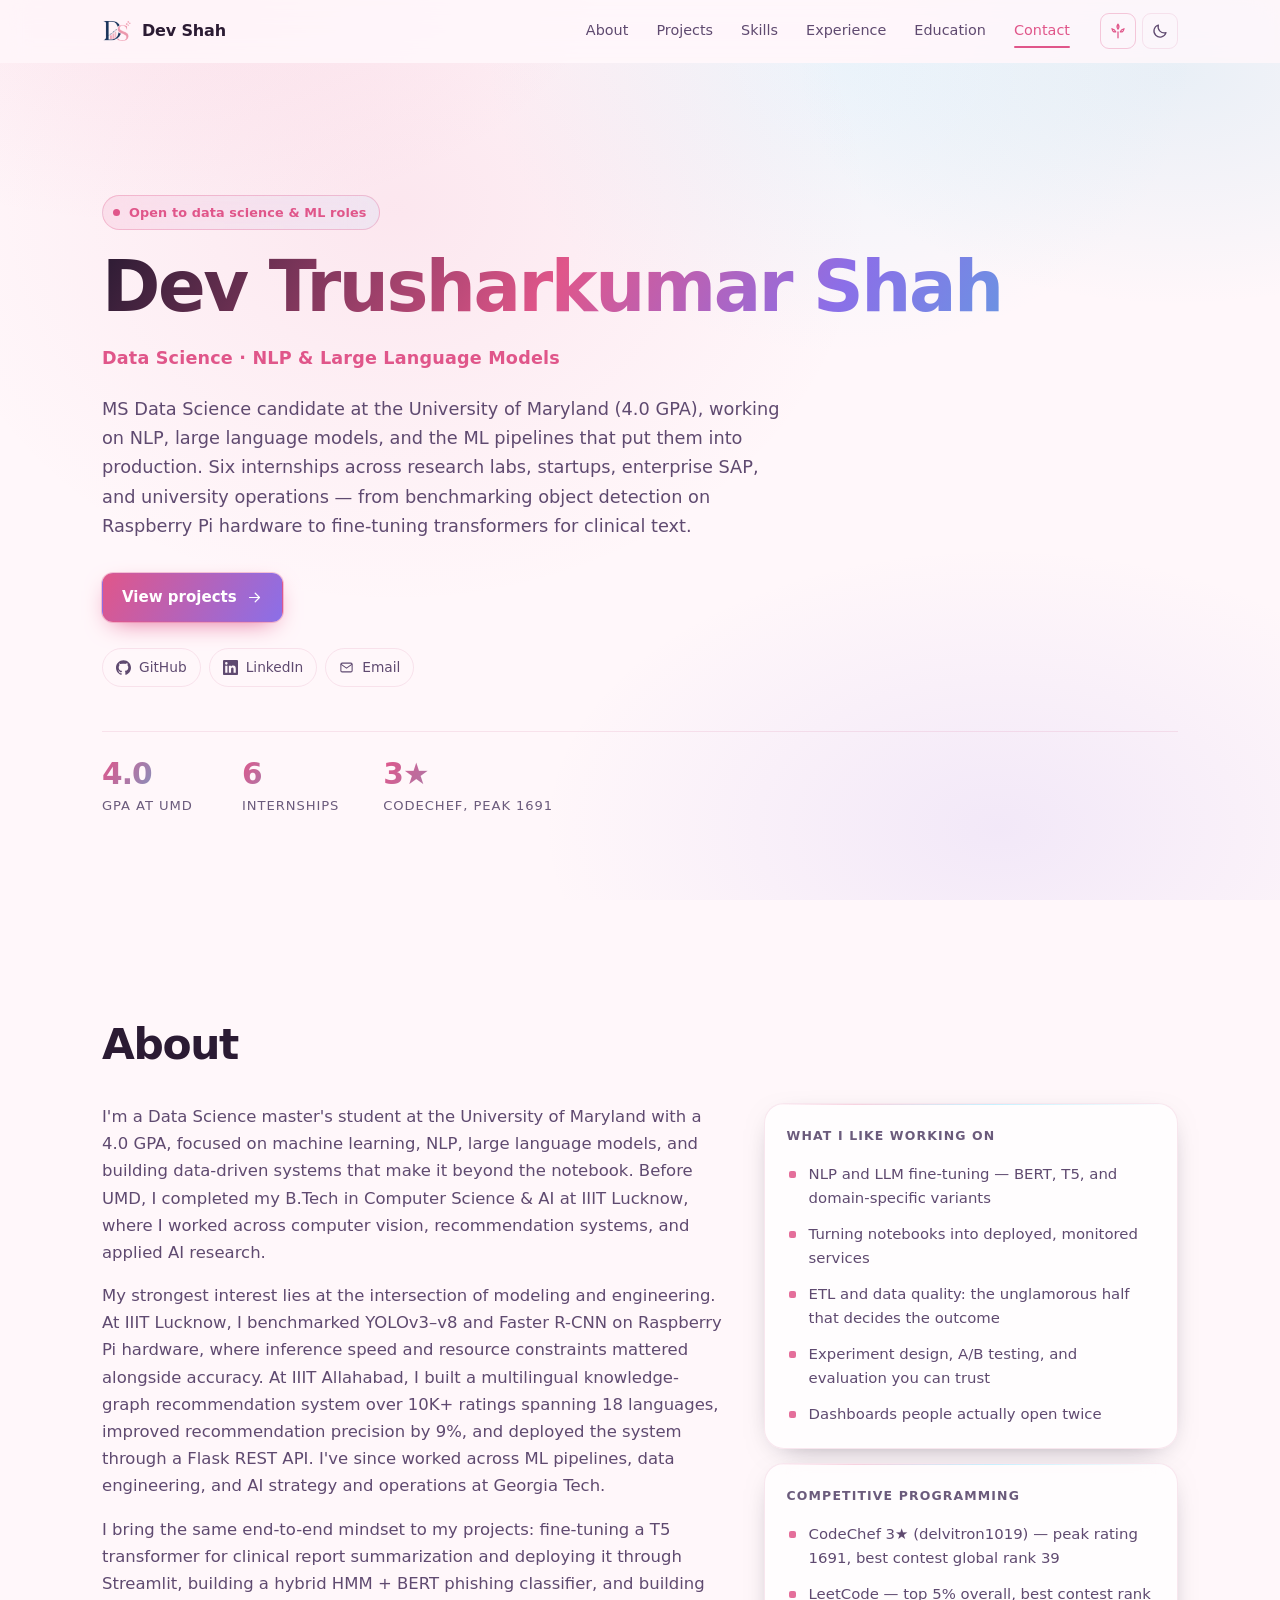
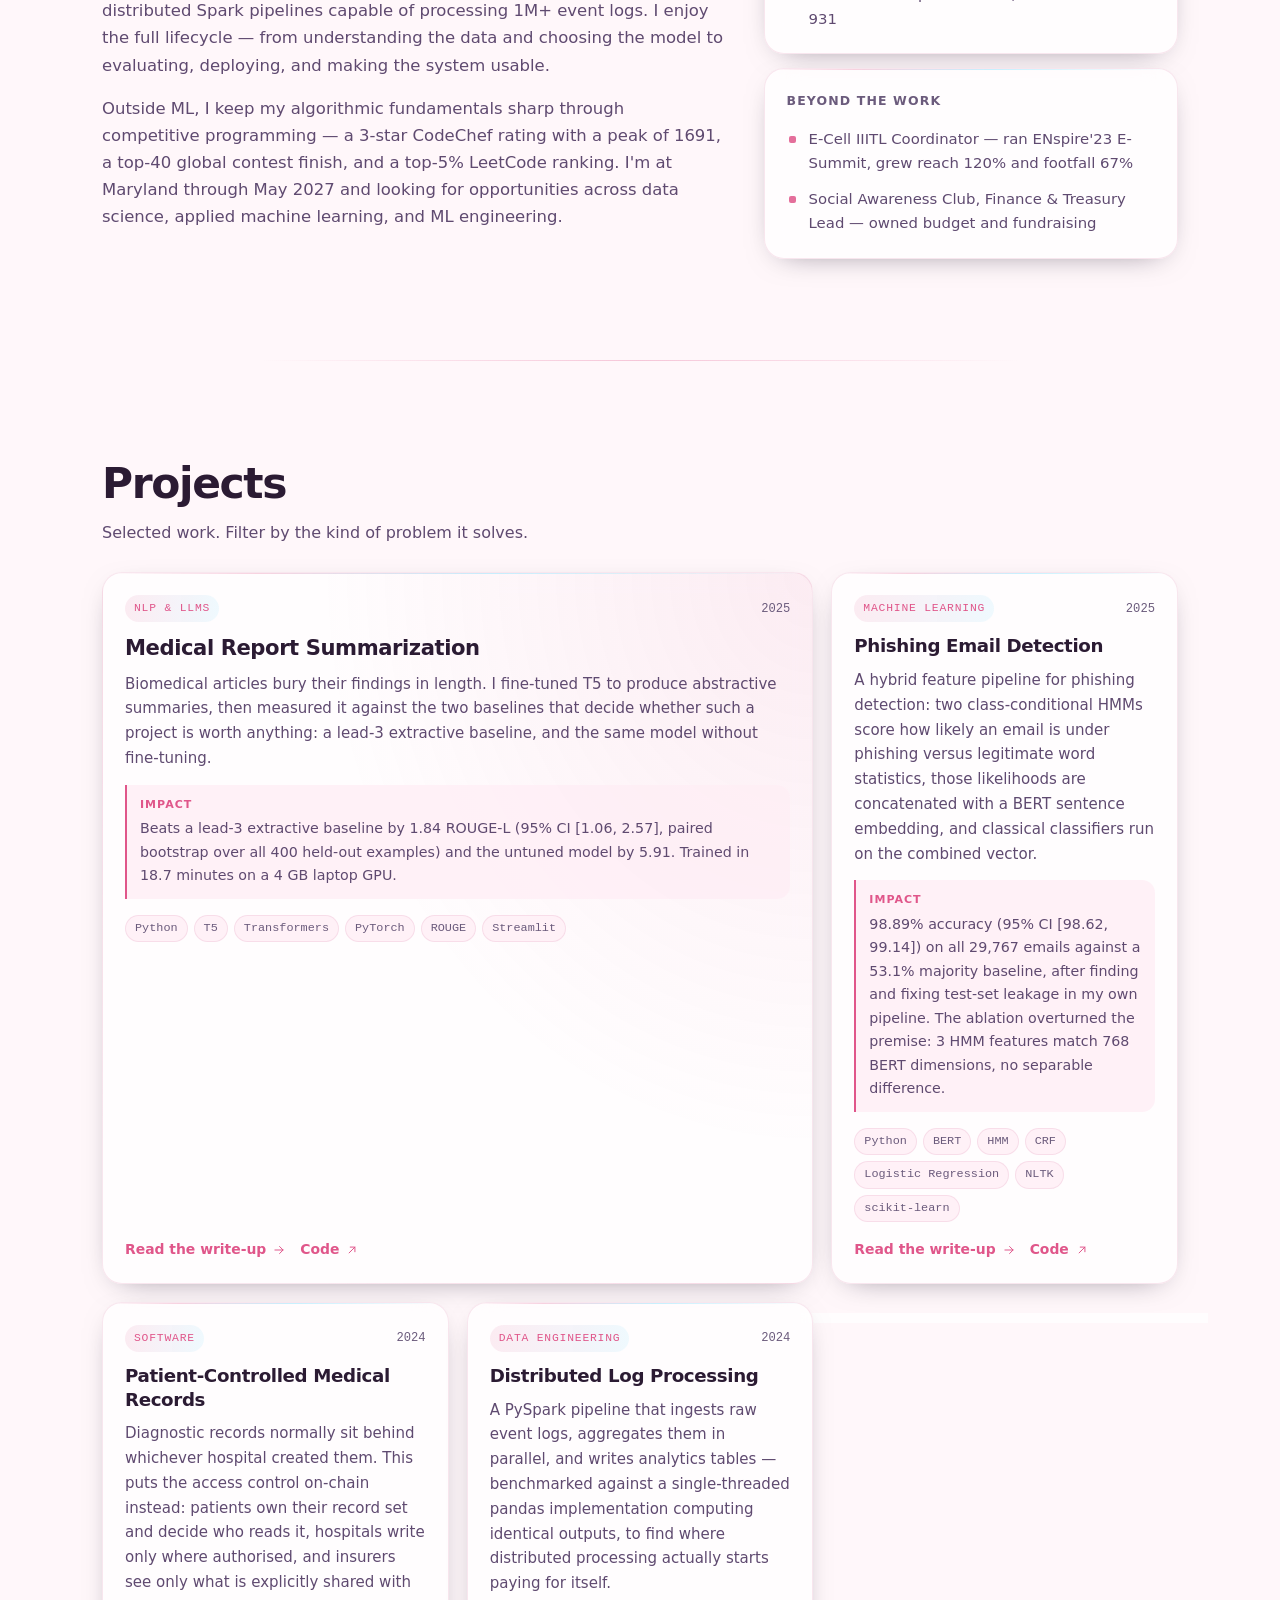
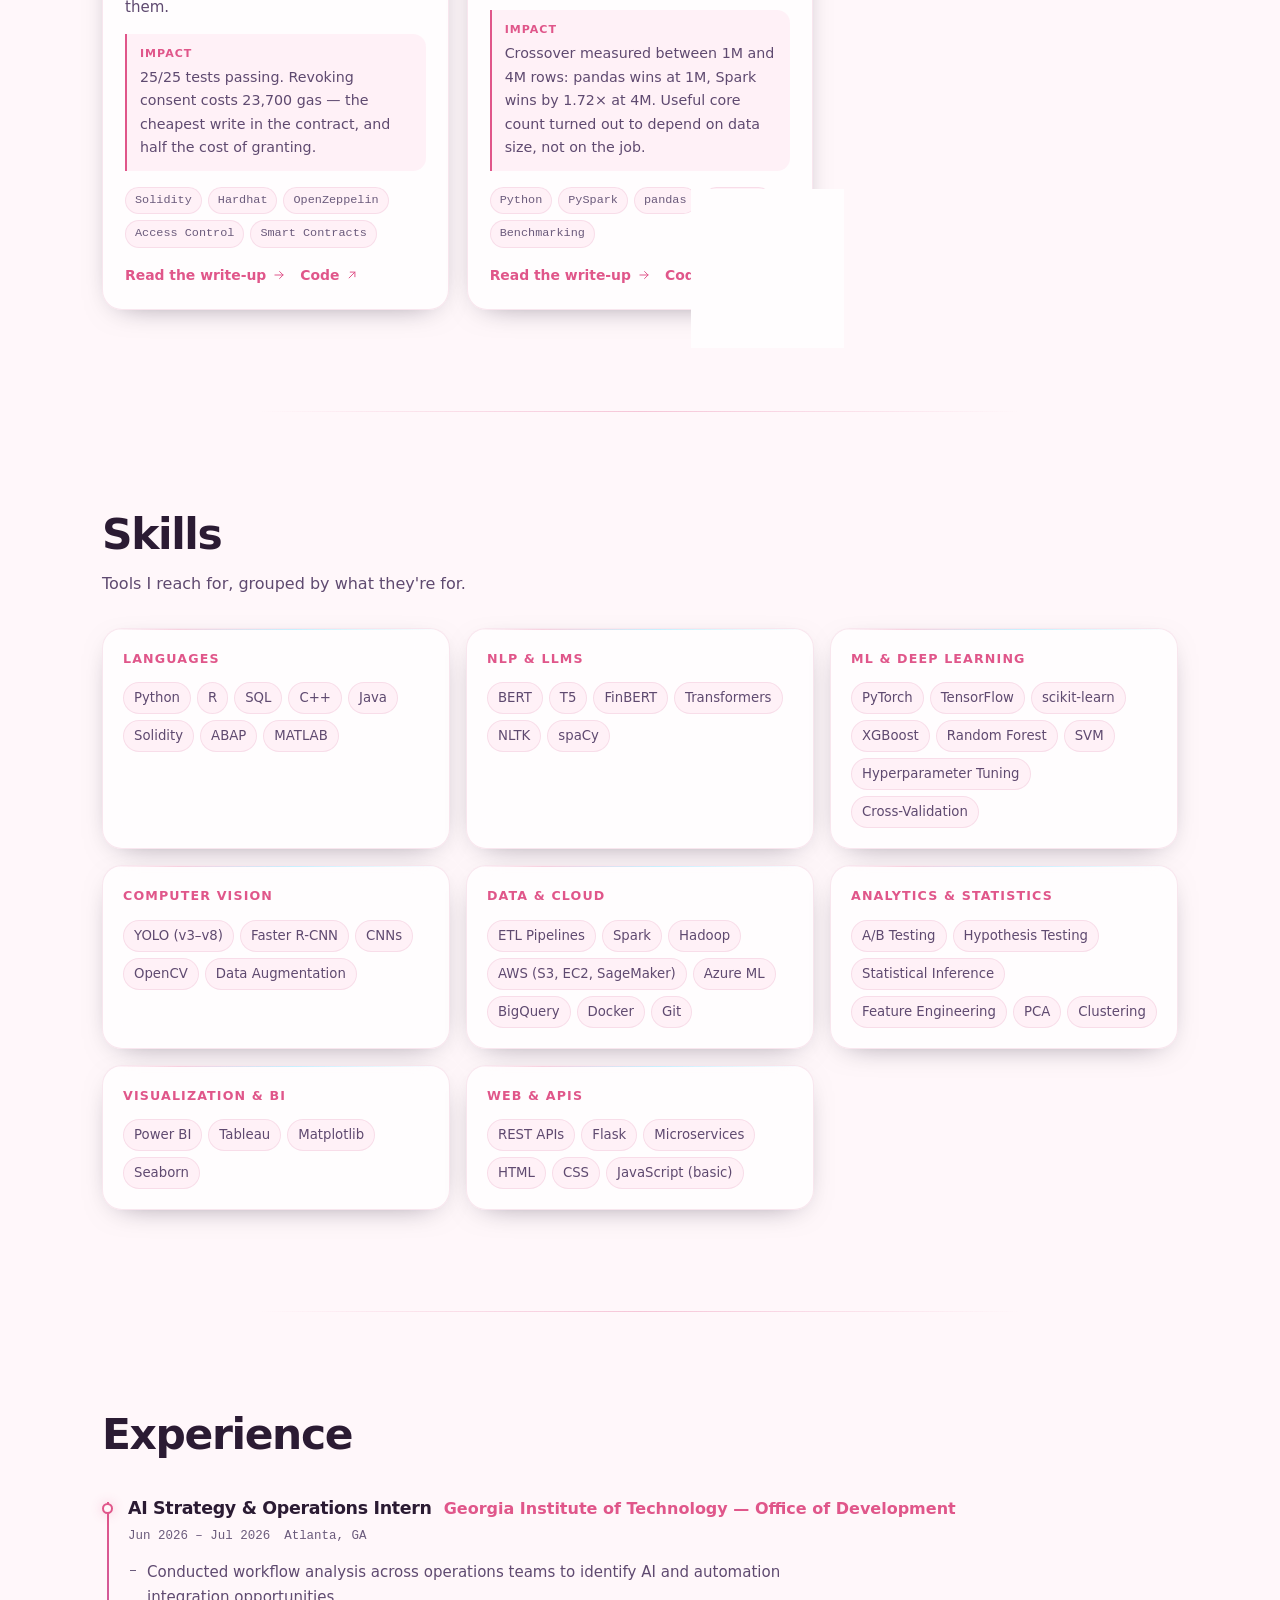
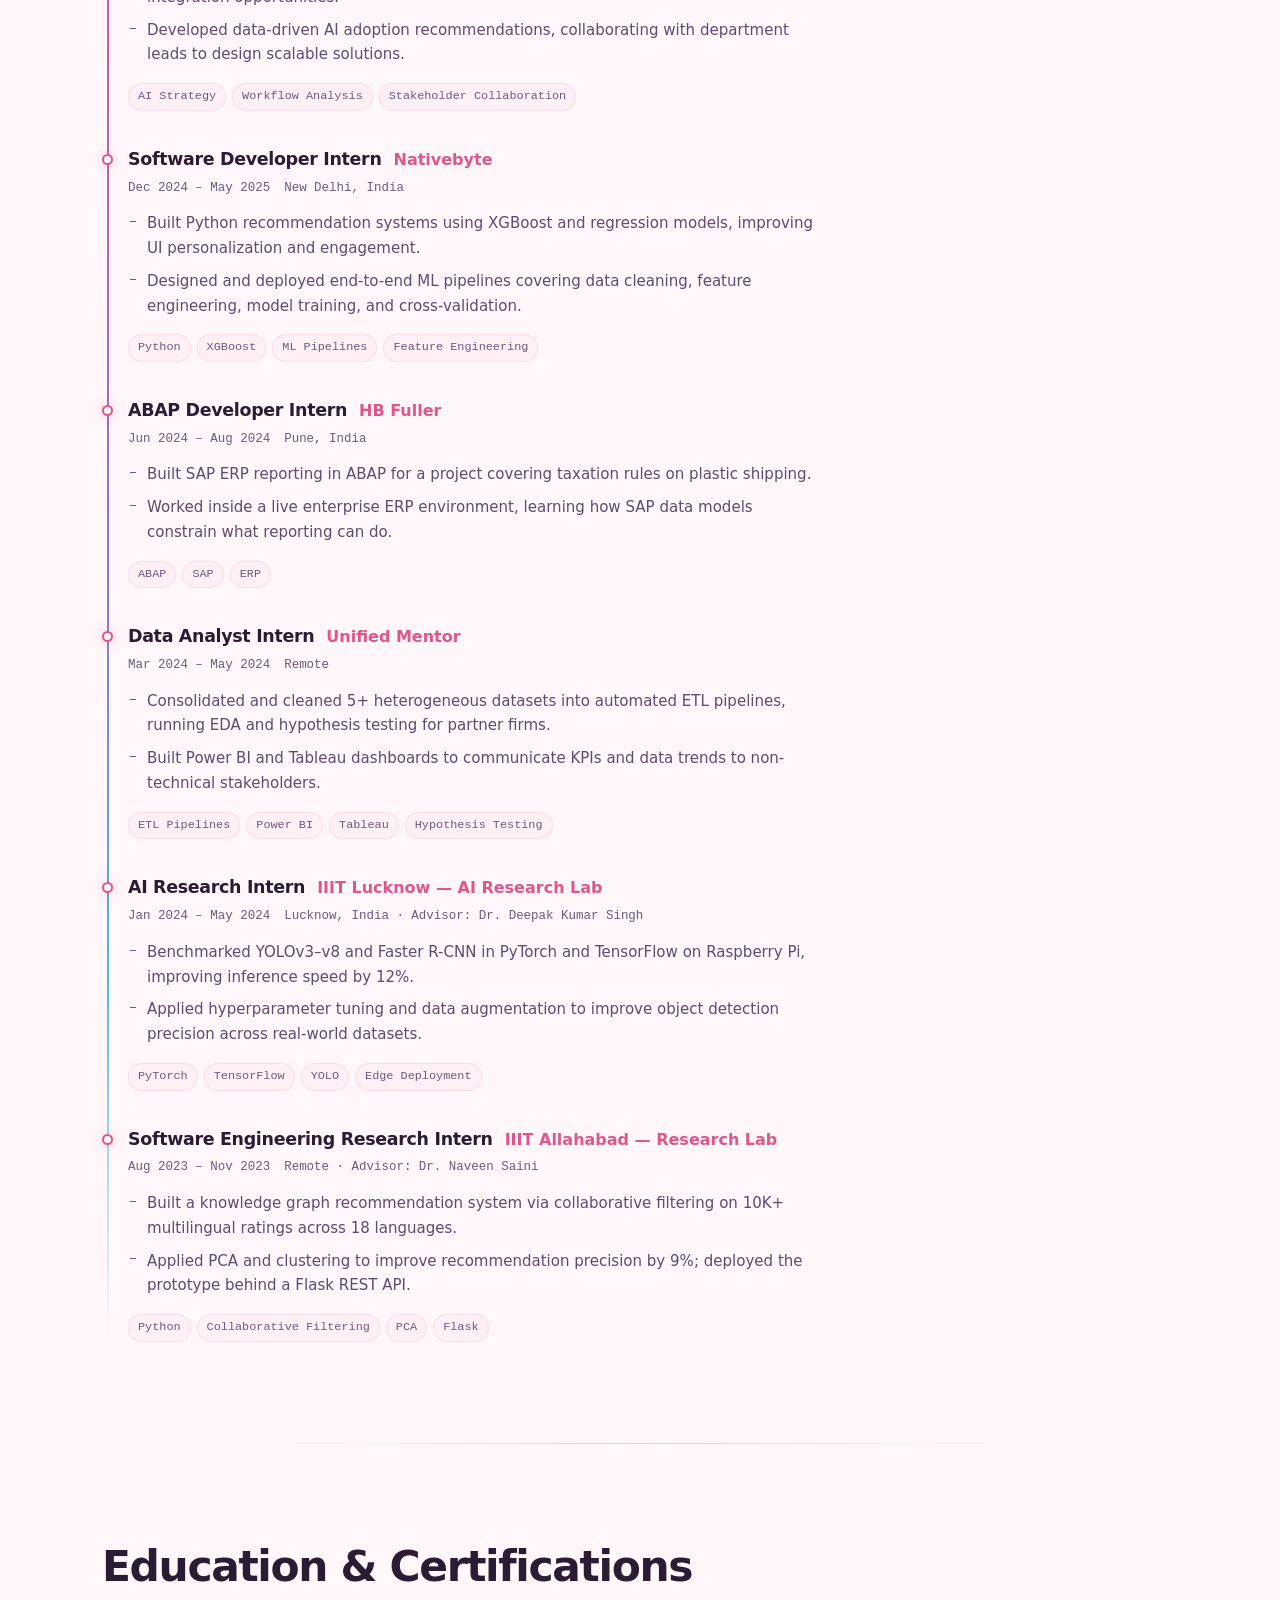
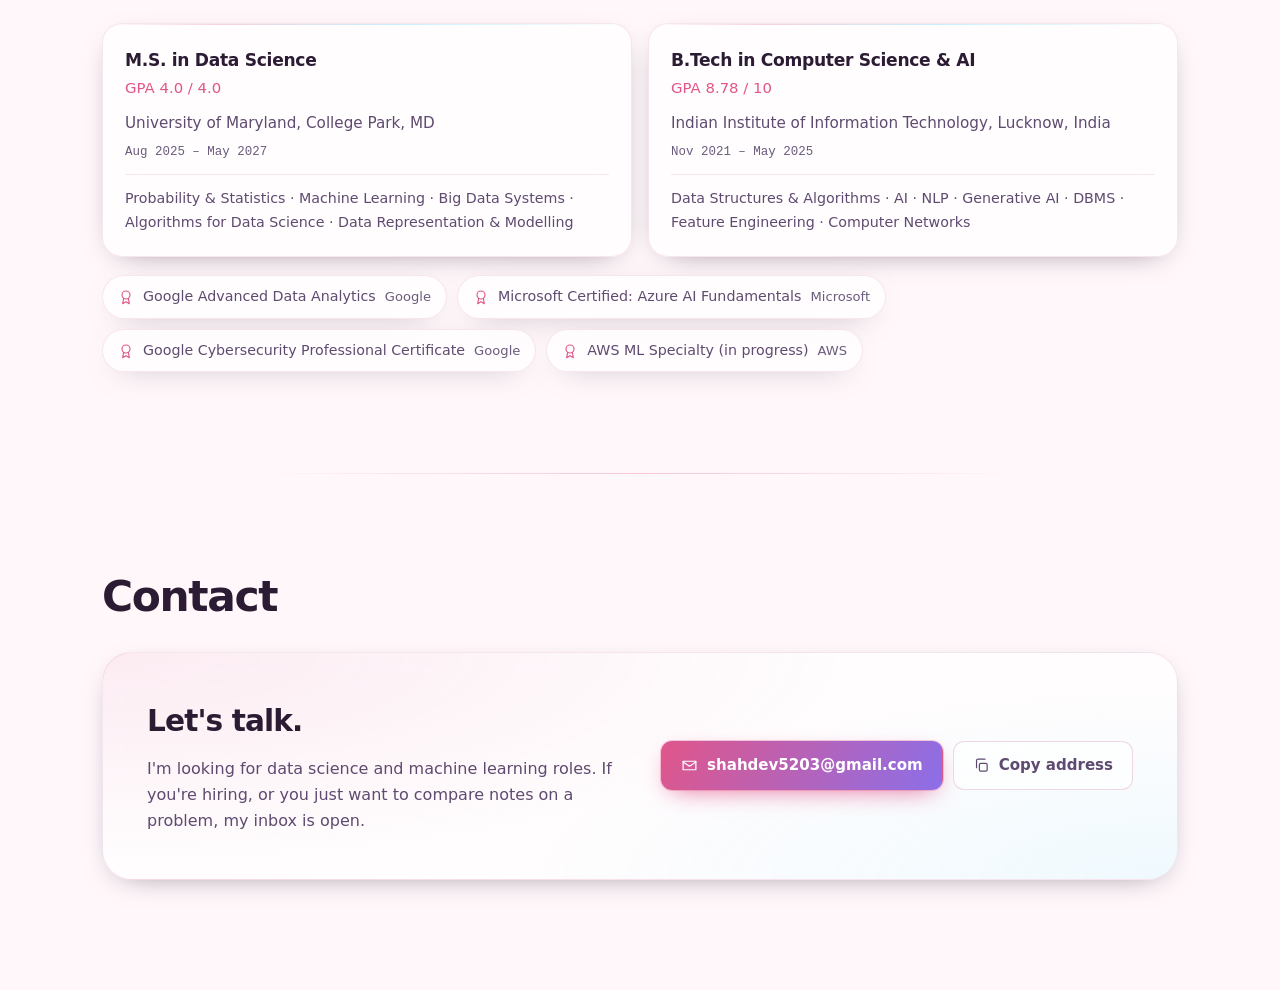
==== commit 315306d5: "Correct phishing results after leakage fix; repair stale link previews The phishing project's report" ====
--- a/index.html
+++ b/index.html
@@ -4,14 +4,14 @@
 <meta charset="utf-8">
 <meta name="viewport" content="width=device-width, initial-scale=1">
 <title>Dev Shah — Data Science, NLP &amp; Machine Learning</title>
-<meta name="description" content="Dev Shah — MS Data Science candidate at the University of Maryland. NLP, large language models, and the ML pipelines that put them into production.">
+<meta name="description" content="MS Data Science at UMD. NLP, distributed data pipelines, and evaluation with baselines and confidence intervals.">
 
 <!-- Link preview. og:image must be an absolute URL — relative paths are ignored
      by LinkedIn, Slack, and every other unfurler. -->
 <meta property="og:type" content="website">
 <meta property="og:url" content="https://delvitron1019.github.io/">
 <meta property="og:title" content="Dev Shah — Data Science, NLP &amp; Machine Learning">
-<meta property="og:description" content="MS Data Science at UMD. NLP, LLMs, and production ML pipelines.">
+<meta property="og:description" content="MS Data Science at UMD. NLP, distributed data pipelines, and evaluation with baselines and confidence intervals.">
 <meta property="og:image" content="https://delvitron1019.github.io/assets/og-image.jpg">
 <meta property="og:image:width" content="1024">
 <meta property="og:image:height" content="1024">
--- a/css/styles.css
+++ b/css/styles.css
@@ -165,11 +165,13 @@
   margin-right: auto;
   white-space: nowrap;
 }
+/* The mark is a transparent PNG, so no radius or plate — a rounded corner on
+   a transparent image just clips empty pixels, and a glow would draw a square
+   halo around nothing. */
 .brand-mark {
-  width: 26px; height: 26px;
-  border-radius: 7px;
+  width: 30px; height: 30px;
   flex: none;
-  object-fit: cover;
+  object-fit: contain;
 }
 
 .nav { display: flex; gap: 4px; }
--- a/css/skin-anime.css
+++ b/css/skin-anime.css
@@ -121,9 +121,8 @@
 }
 
 /* ── Header ─────────────────────────────────────────────────────────────── */
-:root[data-skin="anime"] .brand-mark {
-  box-shadow: 0 0 14px var(--accent-line);
-}
+/* No glow: the mark is transparent, so a box-shadow would outline its
+   bounding box rather than the artwork. */
 :root[data-skin="anime"] .scroll-progress {
   height: 2.5px;
   background: linear-gradient(90deg, var(--accent), var(--accent-3), var(--accent-2));
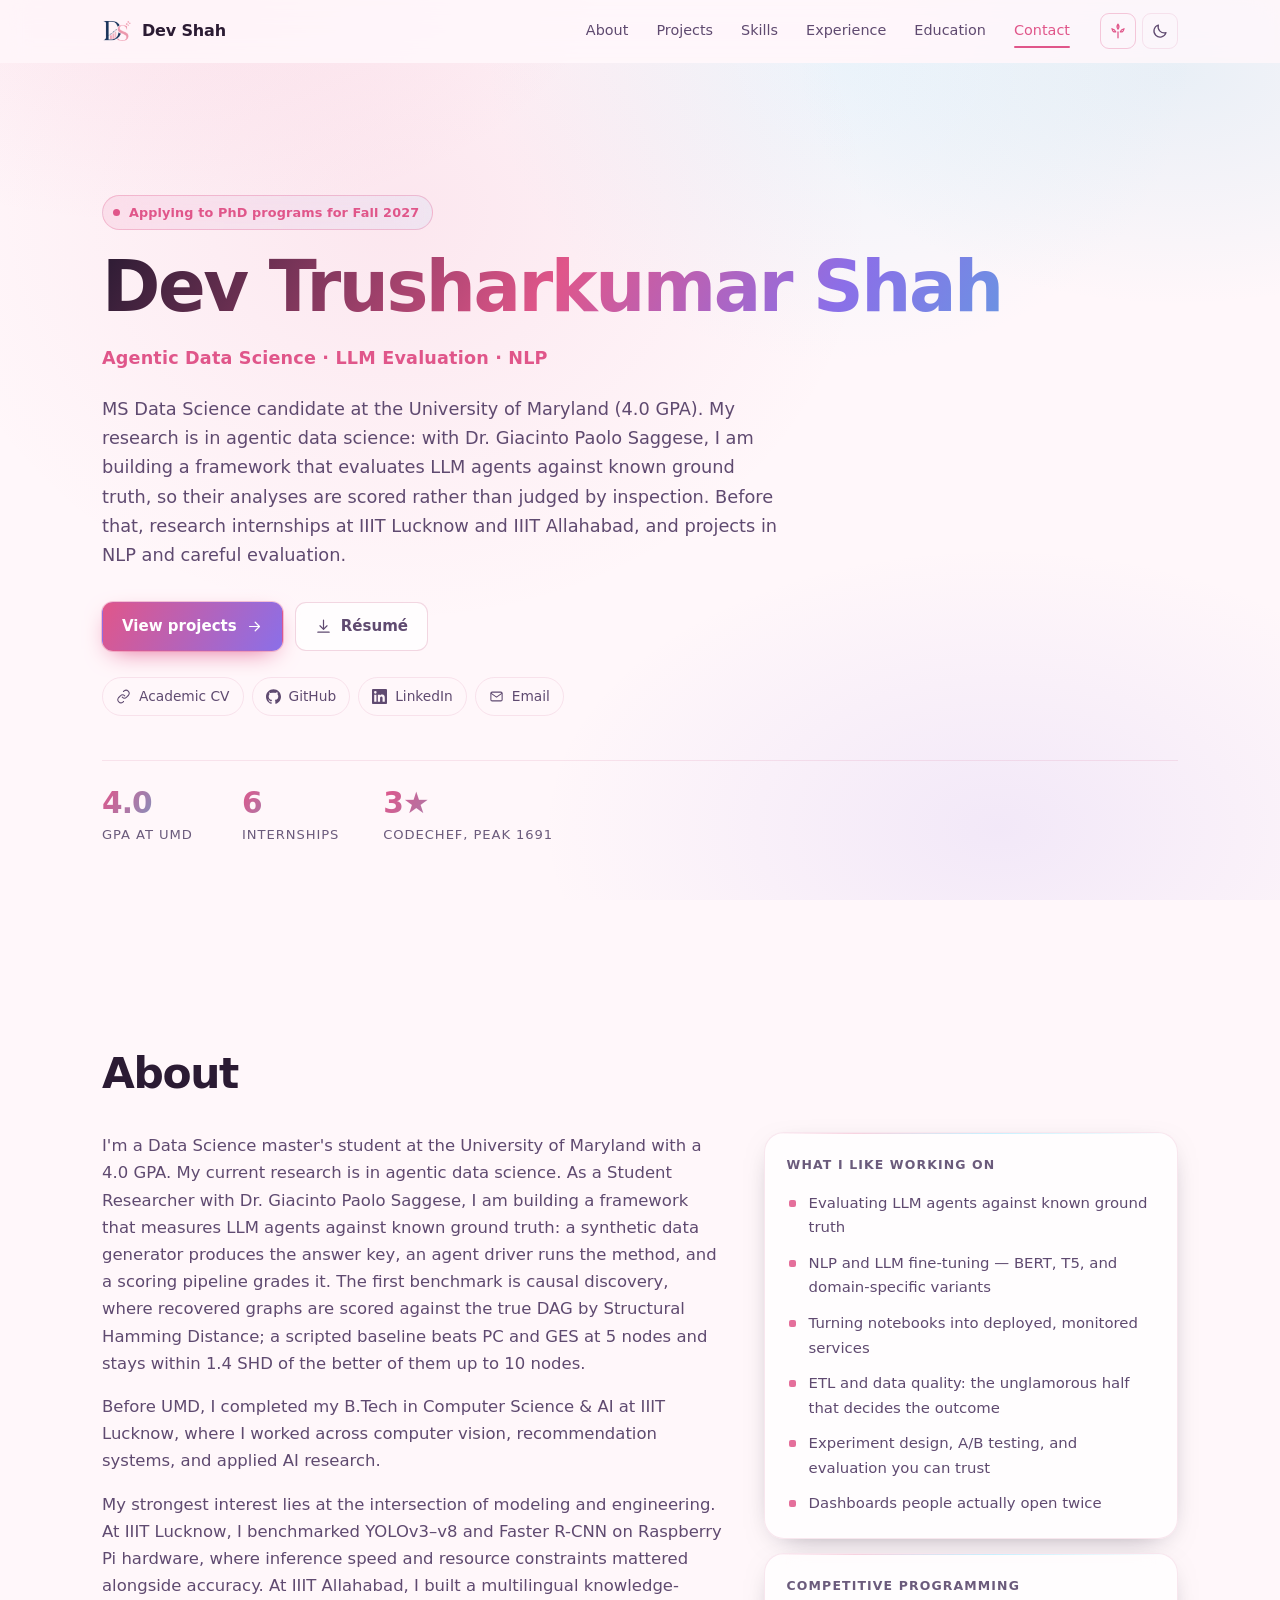
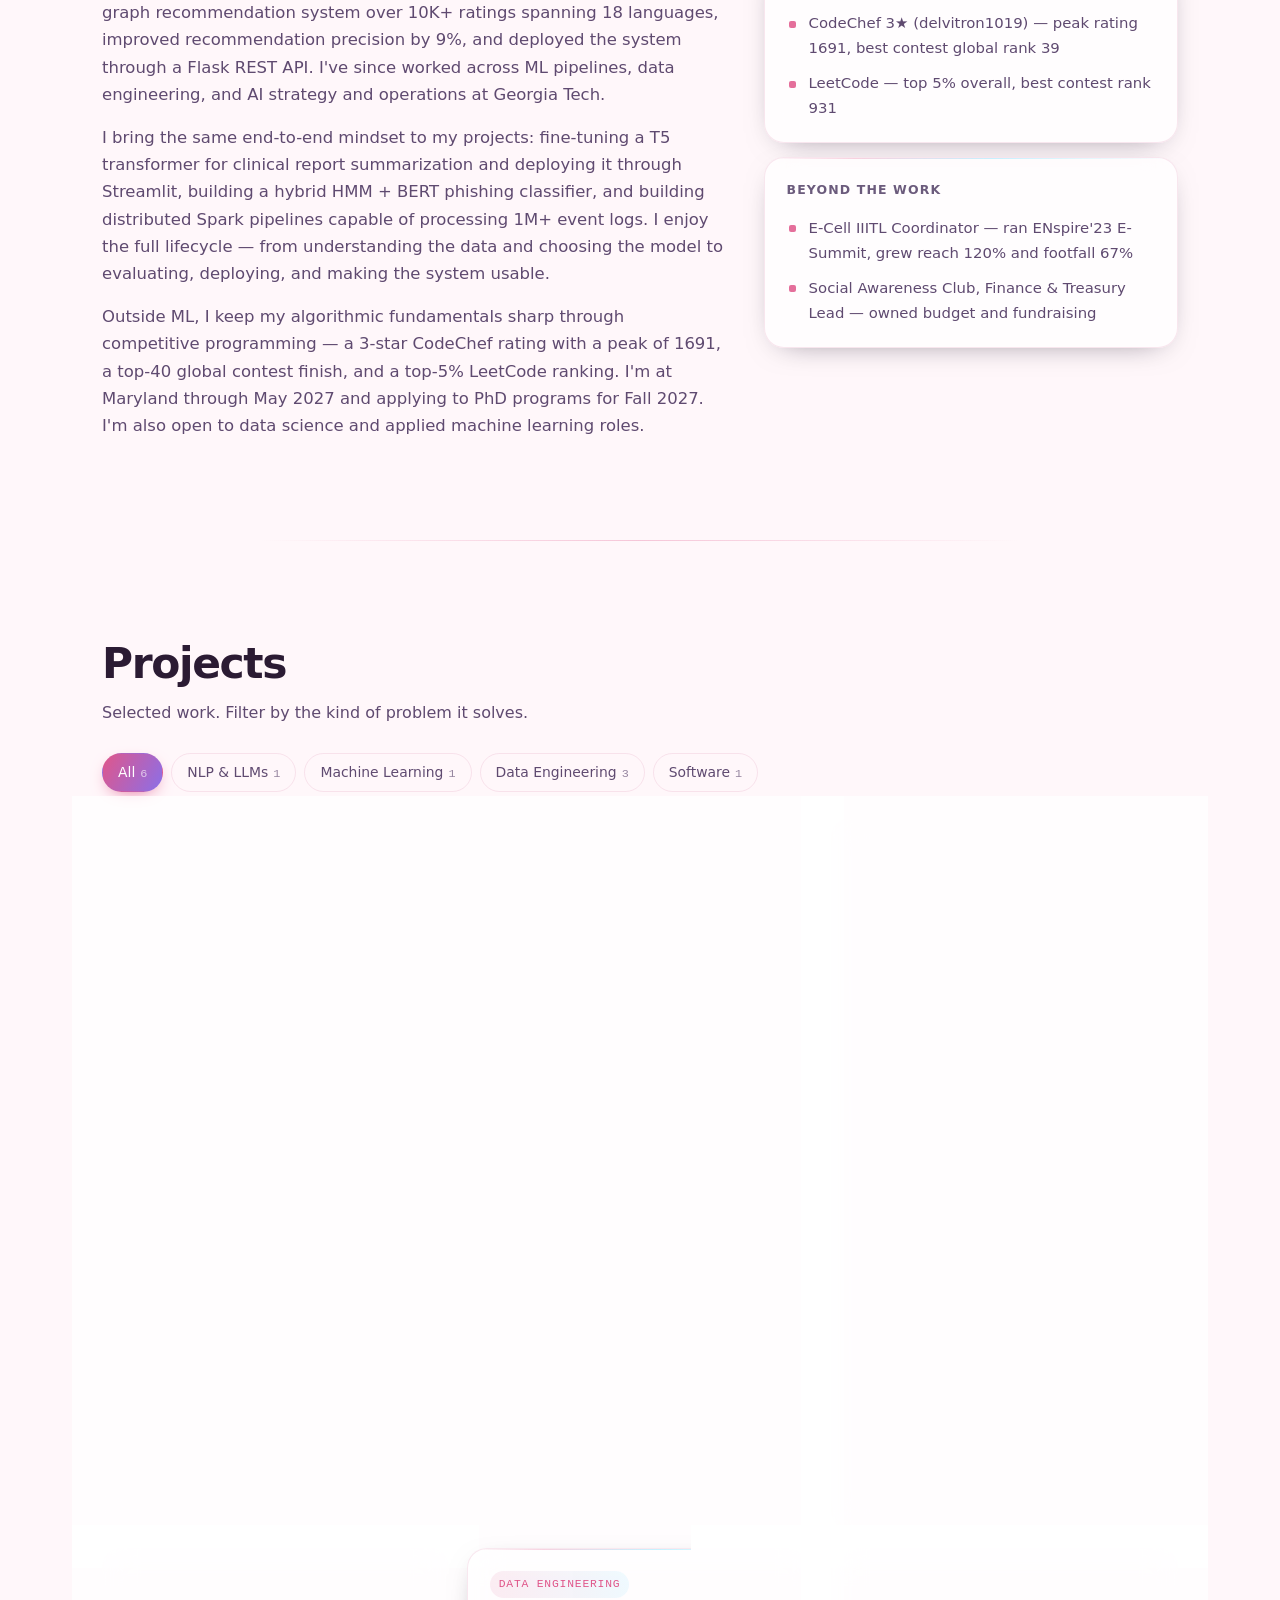
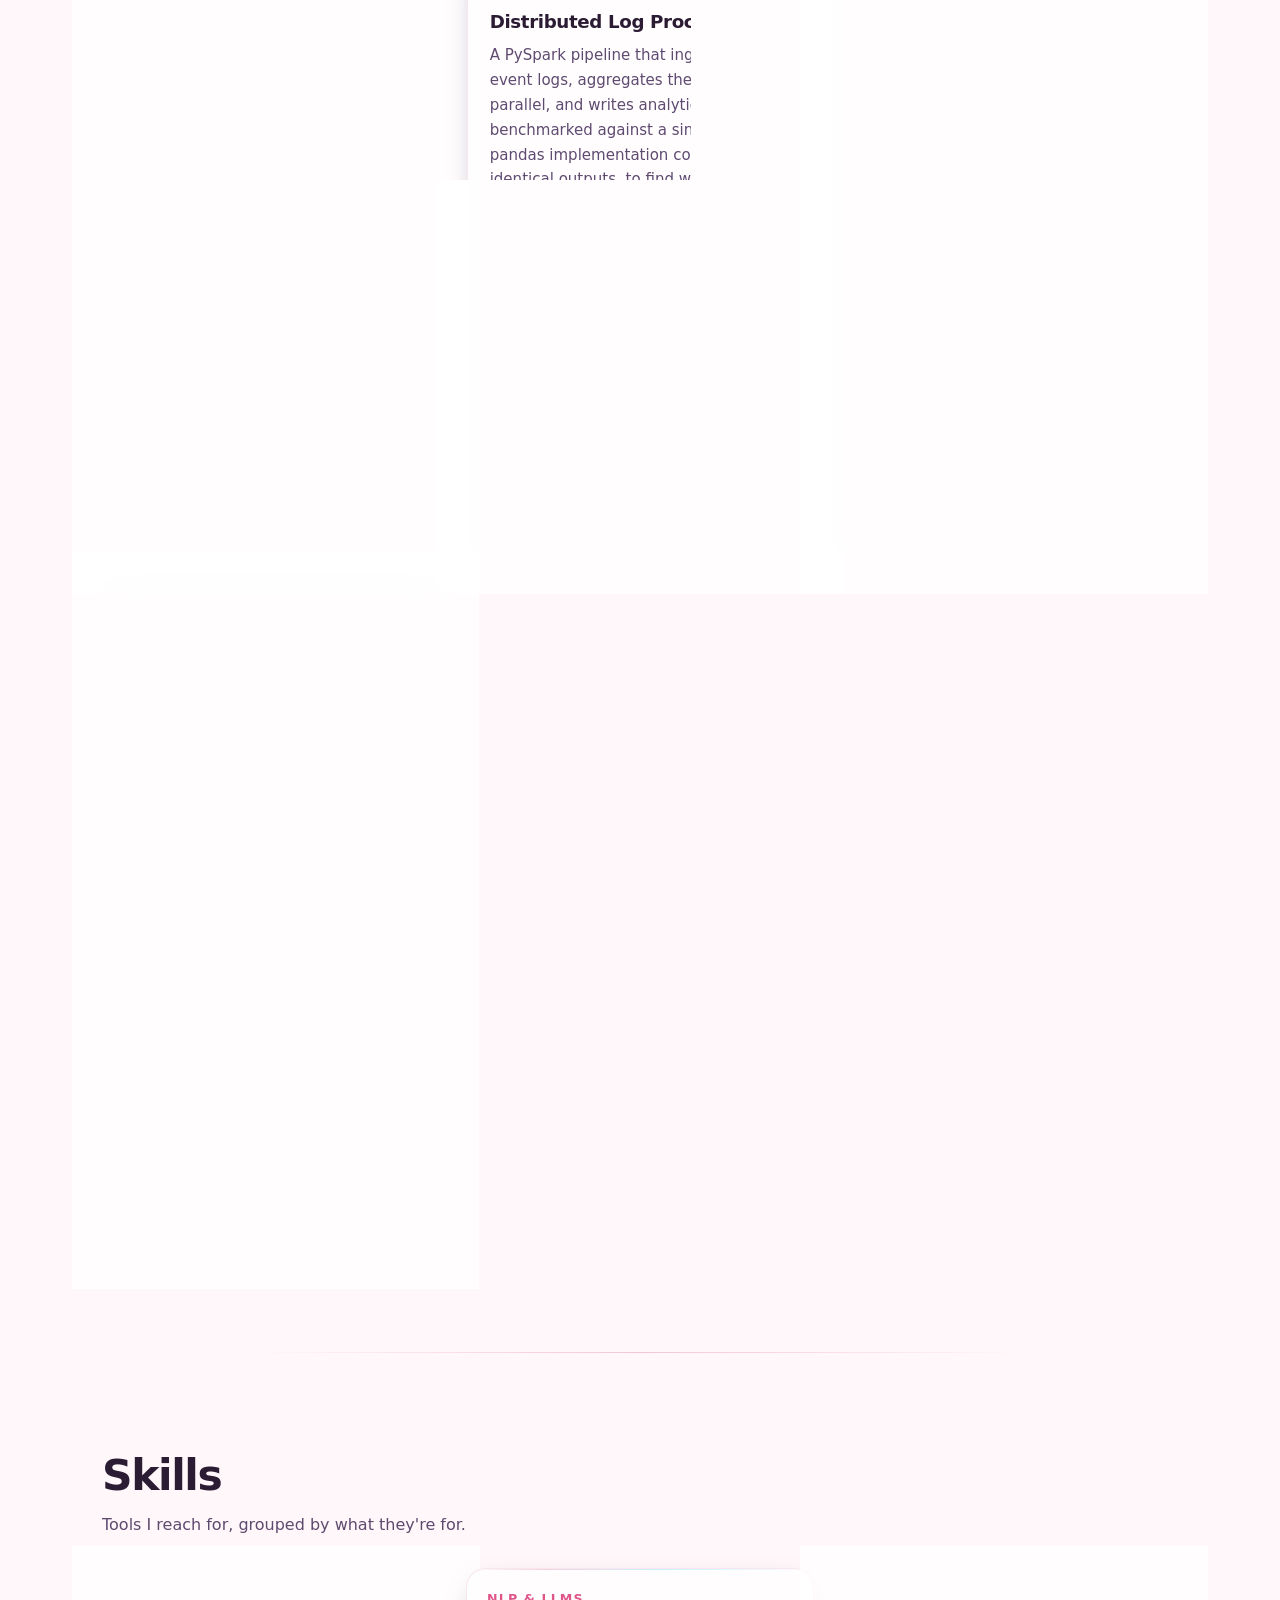
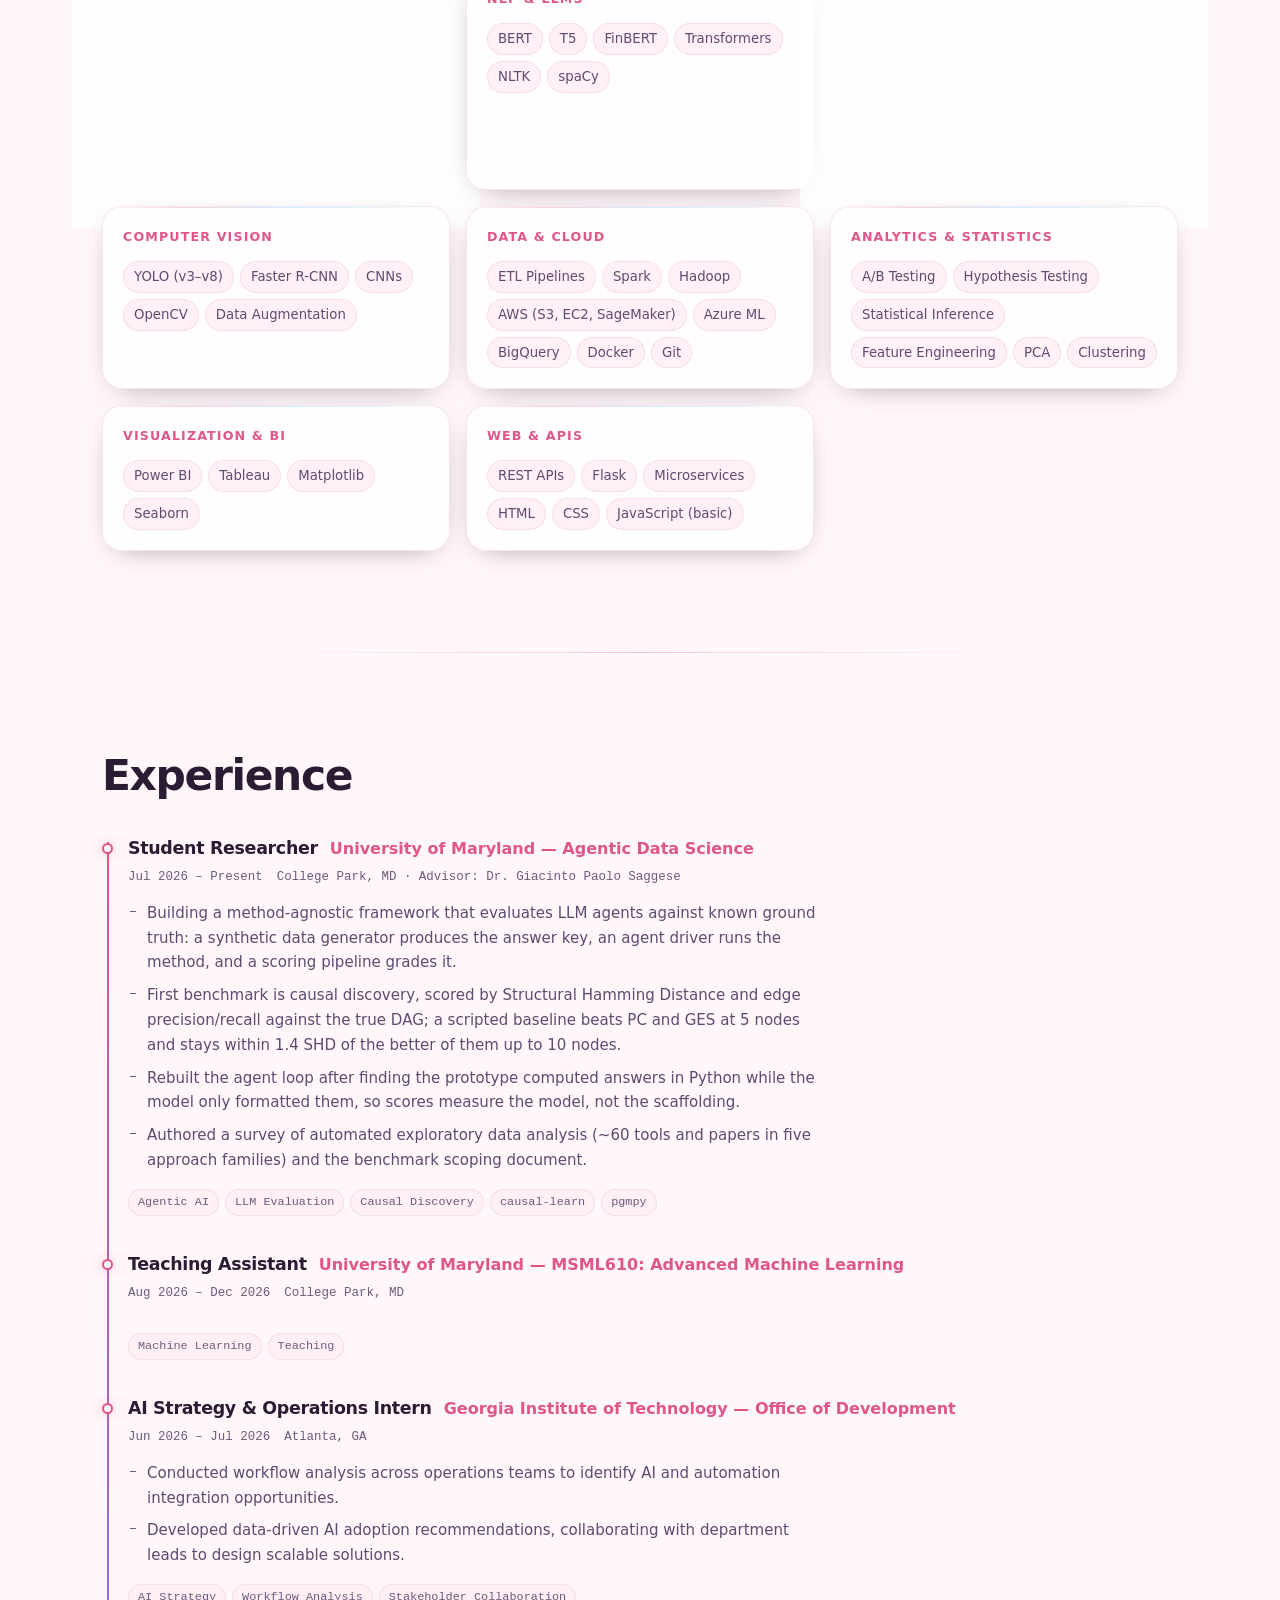
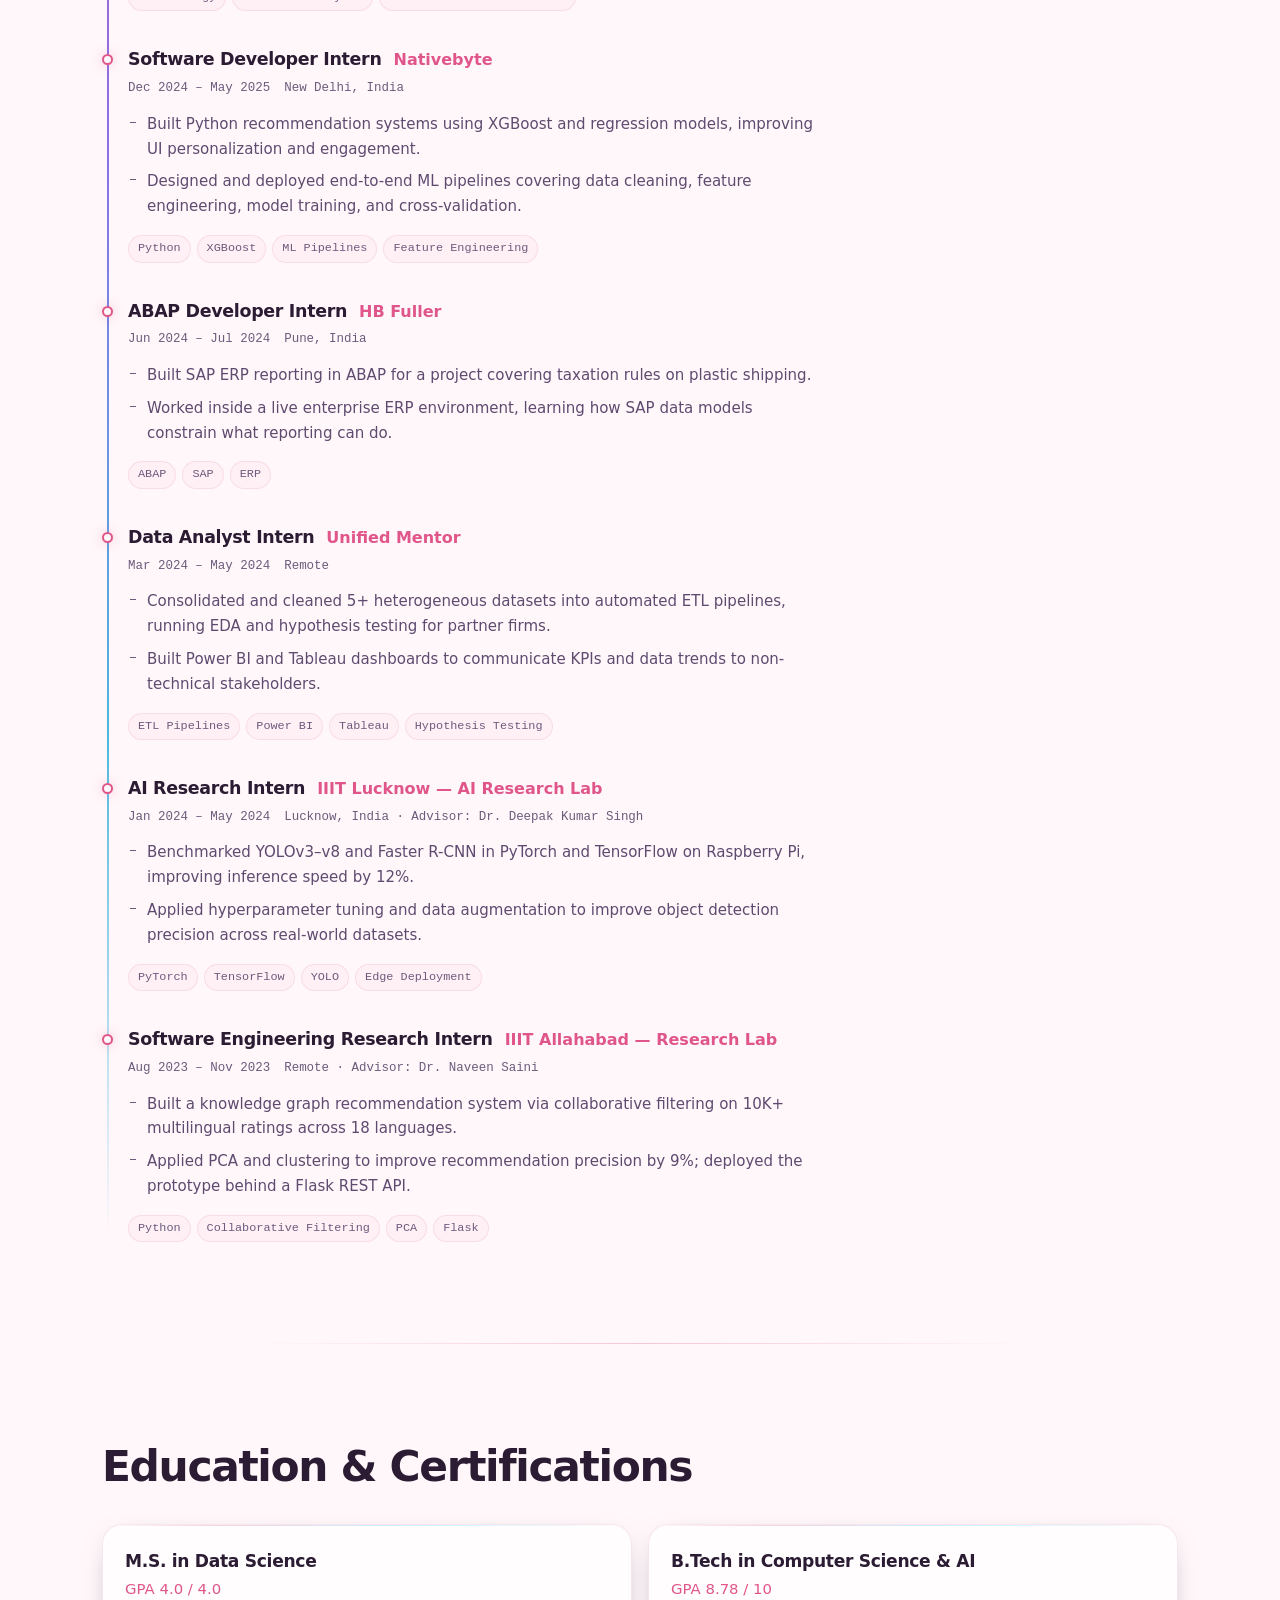
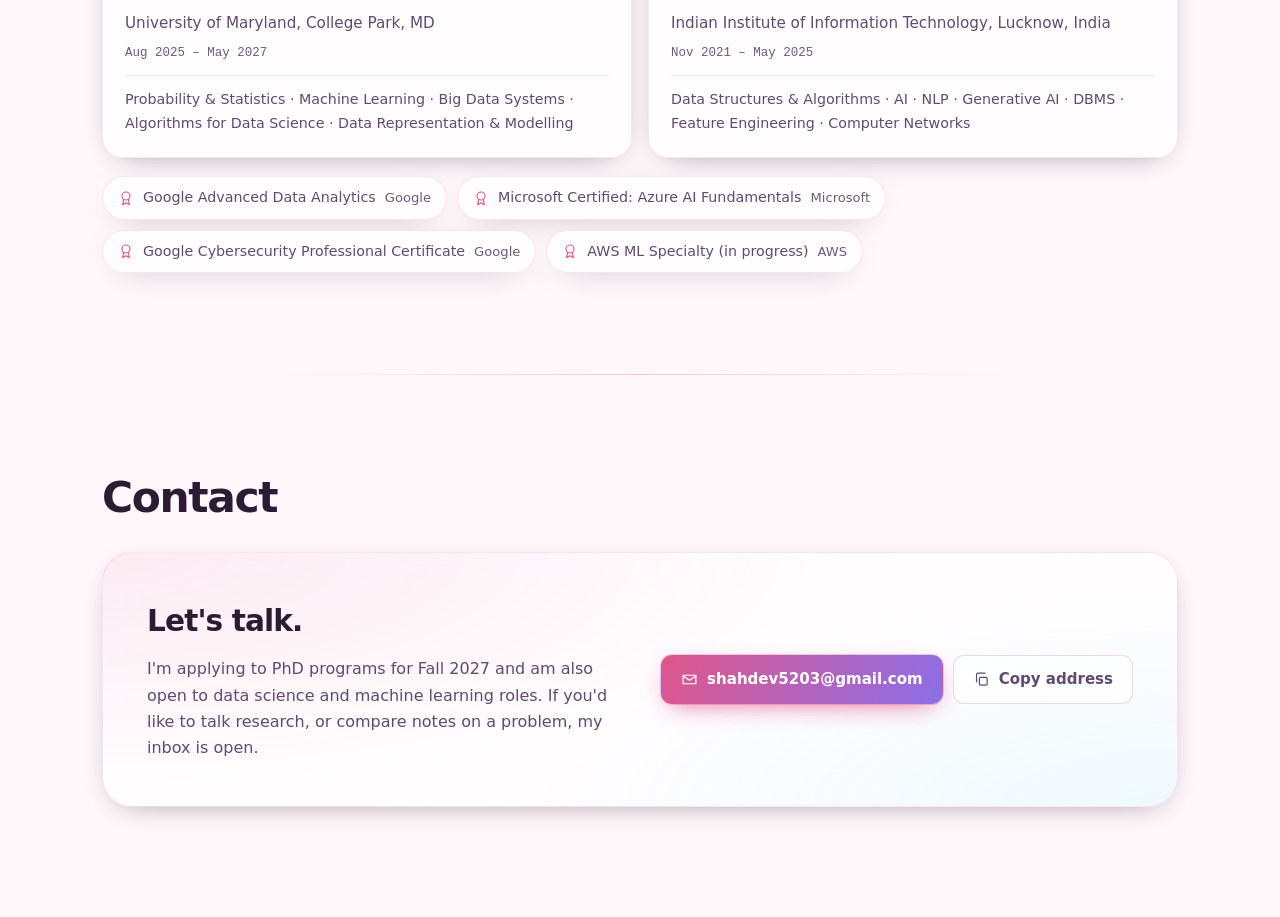
==== commit ad30dd24: "Lead with agentic data science research; add academic CV Adds the UMD Student Researcher and TA role" ====
--- a/index.html
+++ b/index.html
@@ -3,15 +3,15 @@
 <head>
 <meta charset="utf-8">
 <meta name="viewport" content="width=device-width, initial-scale=1">
-<title>Dev Shah — Data Science, NLP &amp; Machine Learning</title>
-<meta name="description" content="MS Data Science at UMD. NLP, distributed data pipelines, and evaluation with baselines and confidence intervals.">
+<title>Dev Shah — Agentic Data Science, LLM Evaluation &amp; NLP</title>
+<meta name="description" content="MS Data Science at UMD (4.0 GPA). Research in agentic data science: evaluating LLM agents against known ground truth. Applying to PhD programs for Fall 2027.">
 
 <!-- Link preview. og:image must be an absolute URL — relative paths are ignored
      by LinkedIn, Slack, and every other unfurler. -->
 <meta property="og:type" content="website">
 <meta property="og:url" content="https://delvitron1019.github.io/">
-<meta property="og:title" content="Dev Shah — Data Science, NLP &amp; Machine Learning">
-<meta property="og:description" content="MS Data Science at UMD. NLP, distributed data pipelines, and evaluation with baselines and confidence intervals.">
+<meta property="og:title" content="Dev Shah — Agentic Data Science, LLM Evaluation &amp; NLP">
+<meta property="og:description" content="MS Data Science at UMD (4.0 GPA). Research in agentic data science: evaluating LLM agents against known ground truth. Applying to PhD programs for Fall 2027.">
 <meta property="og:image" content="https://delvitron1019.github.io/assets/og-image.jpg">
 <meta property="og:image:width" content="1024">
 <meta property="og:image:height" content="1024">
